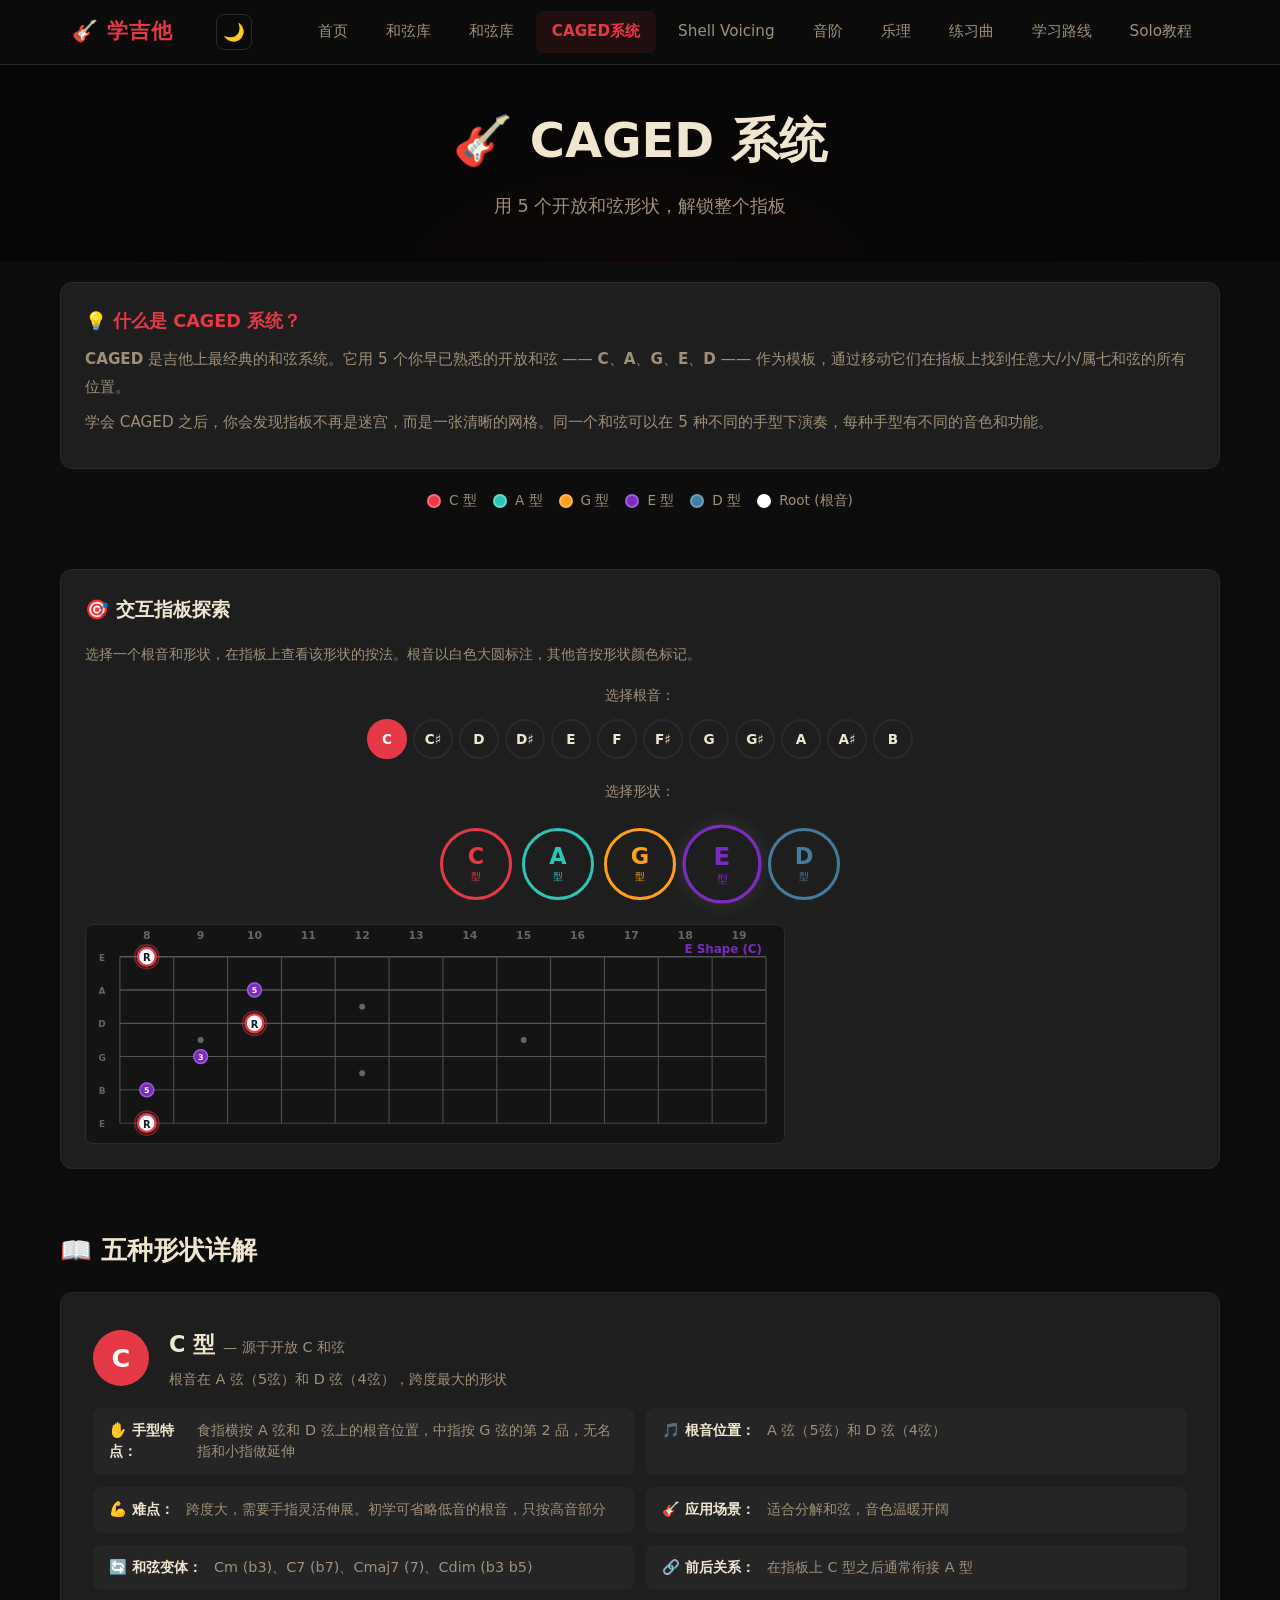
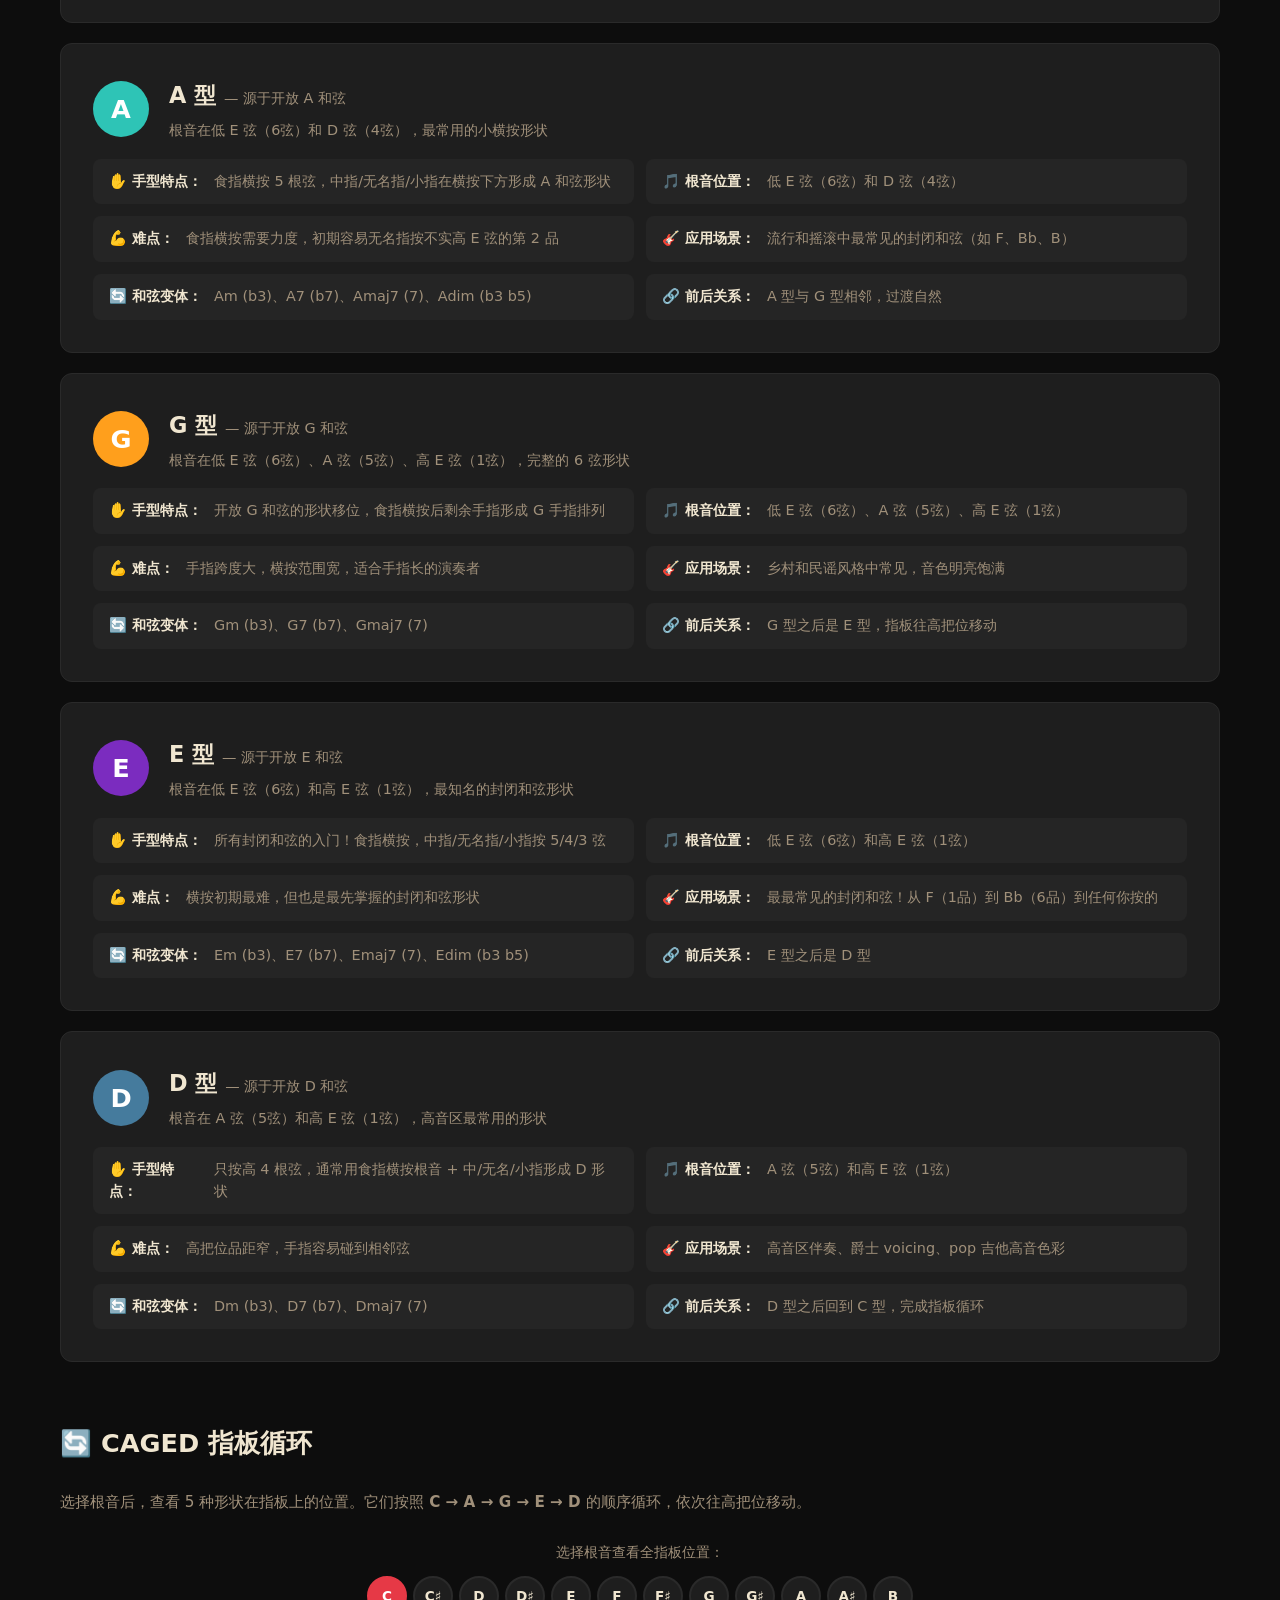
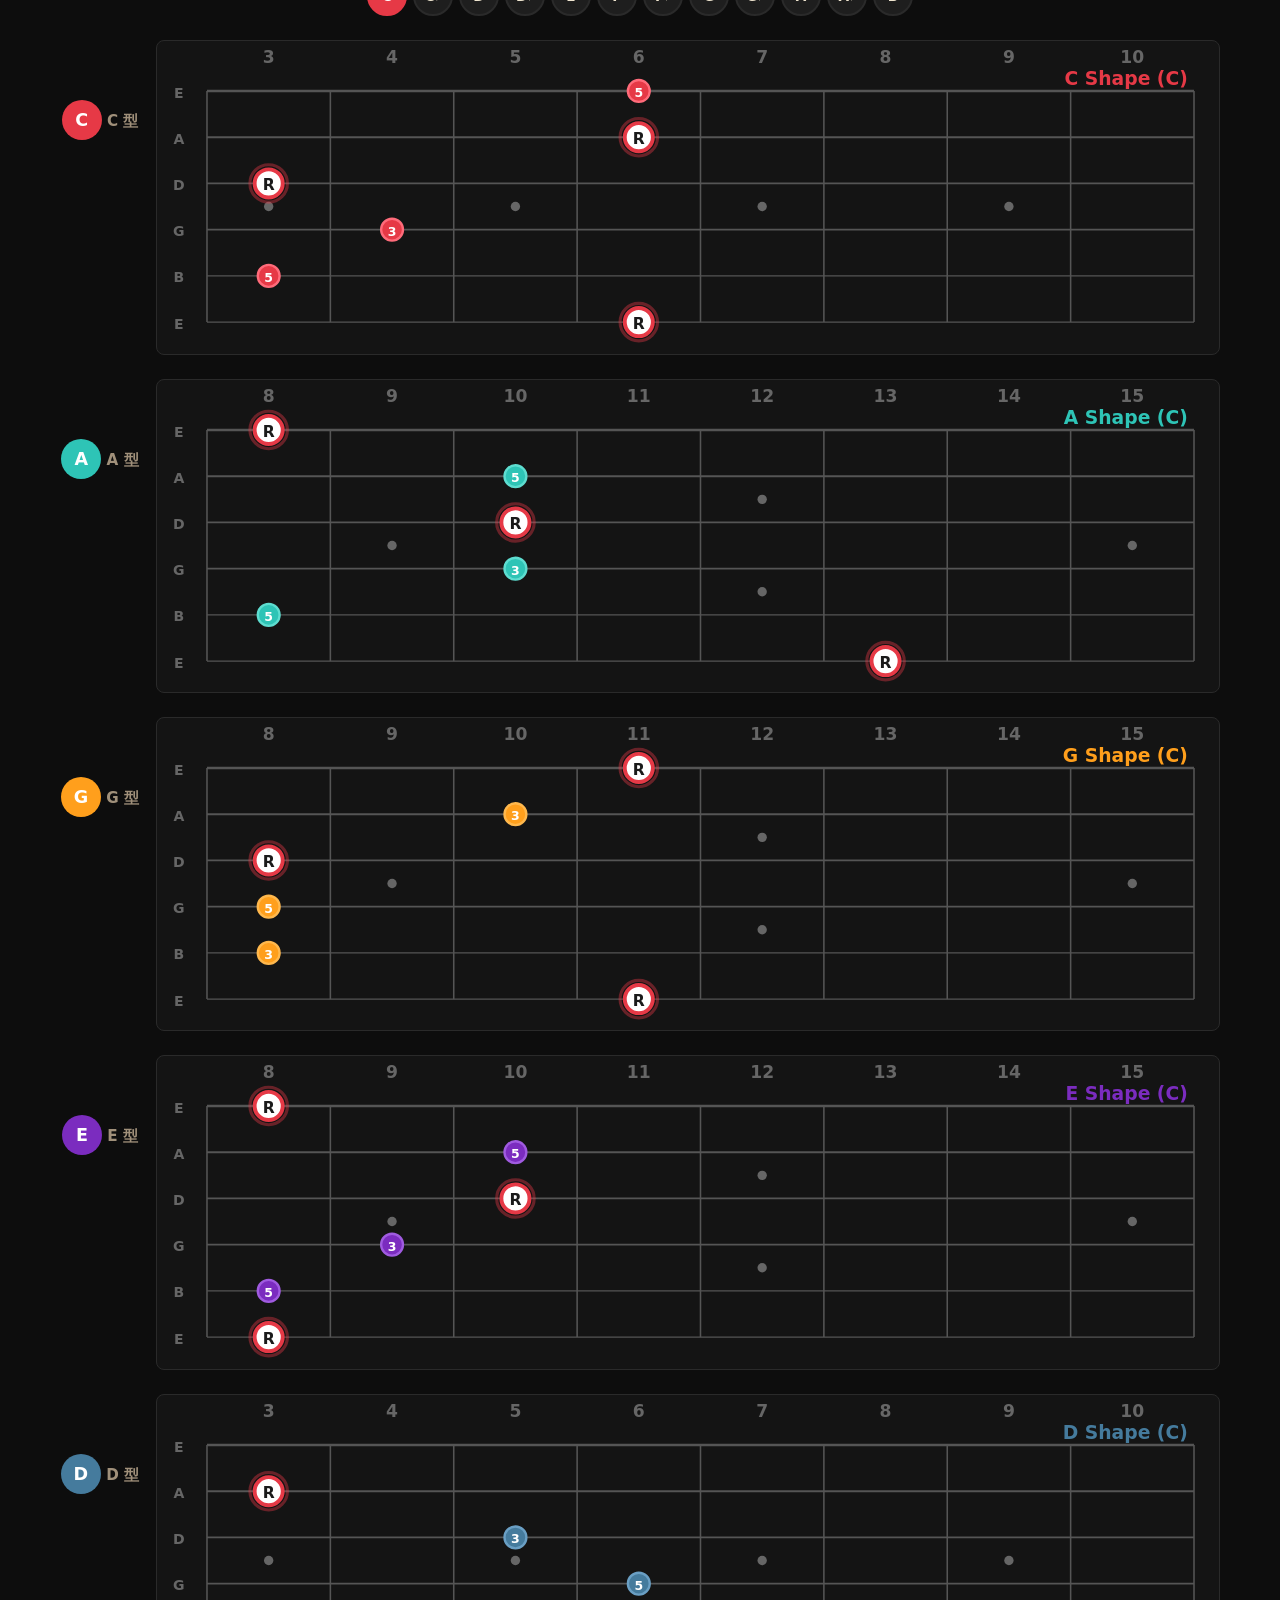
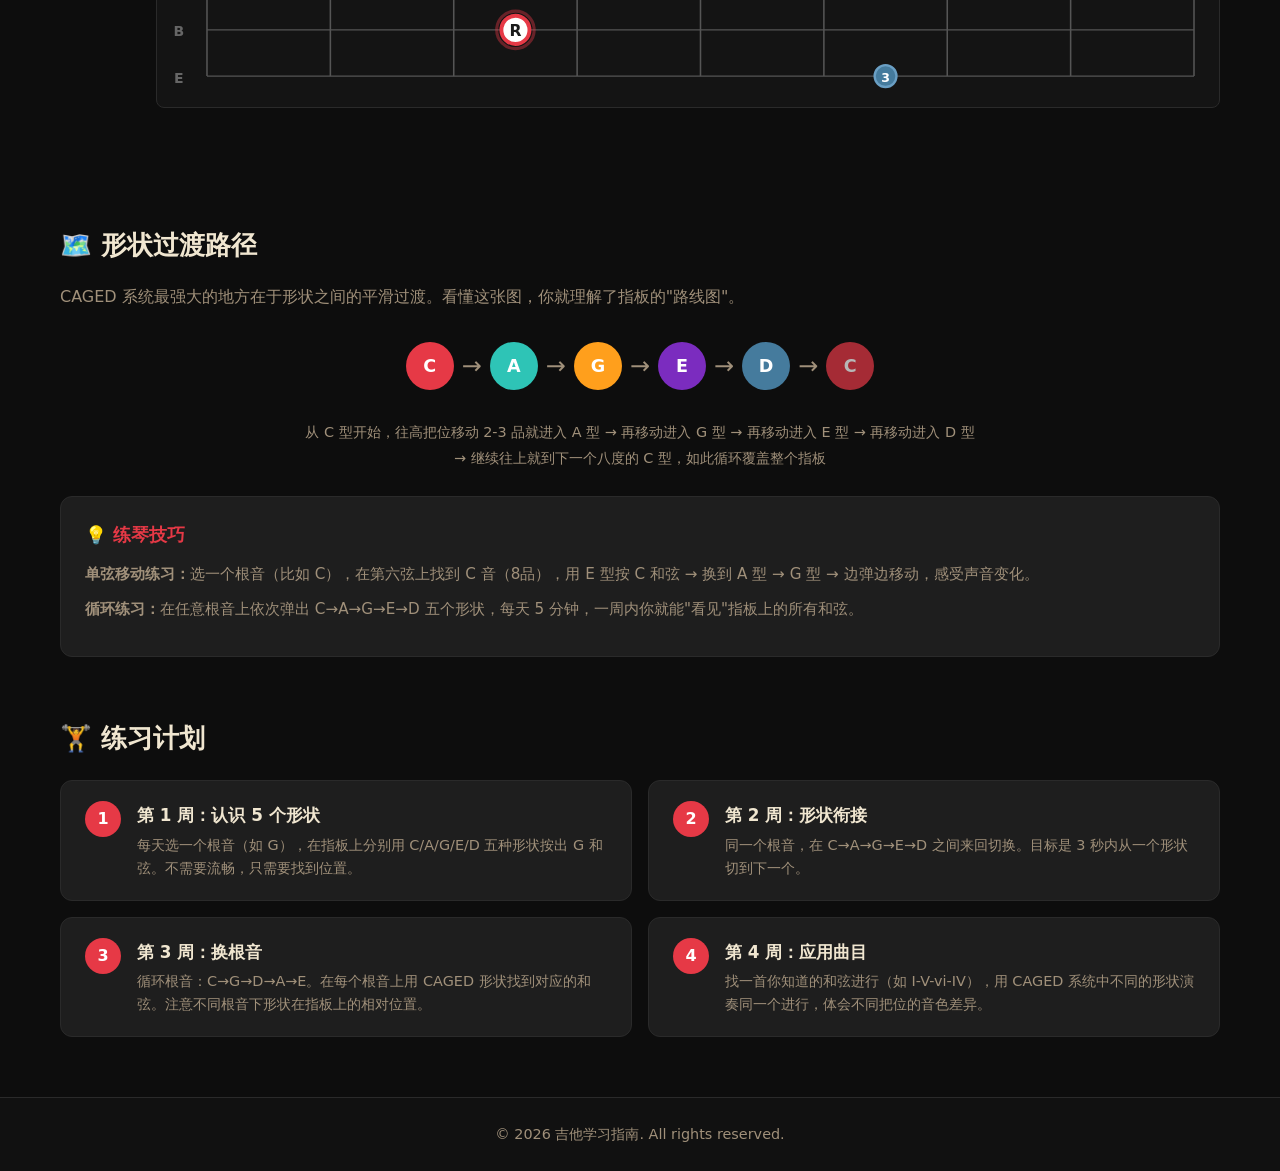
==== caged.html @ 27992325 "Add CAGED system and Shell Voicing pages with interactive fretboard renderer" ====
<!DOCTYPE html>
<html lang="zh-CN">
<head>
  <meta charset="UTF-8">
  <meta name="viewport" content="width=device-width, initial-scale=1.0">
  <title>CAGED 系统 | 学吉他</title>
  <link rel="stylesheet" href="css/style.css">
  <style>
    /* --- CAGED System Page Styles --- */

    /* Intro section */
    .caged-intro {
      max-width: var(--max-width);
      margin: 0 auto;
      padding: 0 20px 40px;
    }

    .caged-intro h2 {
      font-size: 1.6rem;
      font-weight: 700;
      margin: 32px 0 16px;
      color: var(--text-primary);
    }

    .caged-intro p {
      font-size: 1rem;
      color: var(--text-secondary);
      line-height: 1.8;
      margin-bottom: 16px;
    }

    .caged-intro .highlight-box {
      background: var(--card-bg);
      border: 1px solid var(--card-border);
      border-radius: var(--radius);
      padding: 24px;
      margin: 20px 0;
    }

    .caged-intro .highlight-box h4 {
      font-size: 1.1rem;
      margin-bottom: 10px;
      color: var(--accent);
    }

    .caged-intro .highlight-box p {
      margin-bottom: 8px;
      font-size: 0.95rem;
    }

    /* Shape selector */
    .shape-selector {
      display: flex;
      gap: 10px;
      justify-content: center;
      flex-wrap: wrap;
      margin: 24px 0;
    }

    .shape-btn {
      display: flex;
      flex-direction: column;
      align-items: center;
      justify-content: center;
      width: 72px;
      height: 72px;
      border-radius: 50%;
      border: 3px solid var(--card-border);
      background: var(--card-bg);
      color: var(--text-primary);
      font-size: 1.4rem;
      font-weight: 800;
      cursor: pointer;
      transition: all var(--transition);
    }

    .shape-btn:hover {
      transform: scale(1.1);
    }

    .shape-btn .shape-sub {
      font-size: 0.6rem;
      font-weight: 500;
      margin-top: 2px;
    }

    .shape-btn.active {
      border-color: currentColor;
      box-shadow: 0 0 20px rgba(255,255,255,0.1);
      transform: scale(1.1);
    }

    /* Root note selector */
    .root-selector {
      display: flex;
      gap: 6px;
      justify-content: center;
      flex-wrap: wrap;
      margin: 12px 0 20px;
    }

    .root-btn {
      width: 40px;
      height: 40px;
      border-radius: 50%;
      border: 2px solid var(--card-border);
      background: var(--card-bg);
      color: var(--text-primary);
      font-size: 0.85rem;
      font-weight: 600;
      cursor: pointer;
      transition: all var(--transition);
    }

    .root-btn:hover {
      border-color: var(--accent);
      color: var(--accent);
    }

    .root-btn.active {
      border-color: var(--accent);
      background: var(--accent);
      color: #fff;
    }

    /* Fretboard container */
    .fretboard-display {
      max-width: var(--max-width);
      margin: 0 auto;
      padding: 0 20px 40px;
    }

    .fretboard-display .fb-card {
      background: var(--card-bg);
      border: 1px solid var(--card-border);
      border-radius: var(--radius);
      padding: 24px;
      margin-bottom: 20px;
    }

    .fretboard-display .fb-card h3 {
      font-size: 1.2rem;
      margin-bottom: 16px;
      color: var(--text-primary);
    }

    .fretboard-display .fb-card .fb-description {
      font-size: 0.9rem;
      color: var(--text-secondary);
      margin-bottom: 16px;
    }

    .fretboard-display .fb-card svg {
      background: #141414;
      border-radius: 8px;
      border: 1px solid #2a2a2a;
    }

    /* All positions overview */
    .caged-overview {
      max-width: var(--max-width);
      margin: 0 auto;
      padding: 0 20px 60px;
    }

    .caged-overview h2 {
      font-size: 1.6rem;
      font-weight: 700;
      margin-bottom: 24px;
      color: var(--text-primary);
    }

    .caged-row {
      display: flex;
      gap: 16px;
      align-items: flex-start;
      margin-bottom: 24px;
    }

    .caged-row-label {
      flex: 0 0 80px;
      text-align: center;
      padding-top: 60px;
      font-weight: 600;
      color: var(--text-secondary);
      font-size: 0.95rem;
    }

    .caged-row-label .shape-badge {
      display: inline-block;
      width: 40px;
      height: 40px;
      line-height: 40px;
      border-radius: 50%;
      color: #fff;
      font-weight: 800;
      font-size: 1.1rem;
      margin-bottom: 6px;
    }

    .caged-fretboard {
      flex: 1;
    }

    .caged-fretboard svg {
      background: #141414;
      border-radius: 8px;
      border: 1px solid #2a2a2a;
      width: 100%;
      height: auto;
    }

    /* Practice section */
    .practice-tips {
      max-width: var(--max-width);
      margin: 0 auto;
      padding: 0 20px 60px;
    }

    .practice-tips h2 {
      font-size: 1.6rem;
      font-weight: 700;
      margin-bottom: 20px;
      color: var(--text-primary);
    }

    .practice-tips .tip-grid {
      display: grid;
      grid-template-columns: 1fr;
      gap: 16px;
    }

    .practice-tips .tip-card {
      background: var(--card-bg);
      border: 1px solid var(--card-border);
      border-radius: var(--radius);
      padding: 20px 24px;
      display: flex;
      gap: 16px;
      align-items: flex-start;
    }

    .practice-tips .tip-card .tip-num {
      flex: 0 0 36px;
      height: 36px;
      line-height: 36px;
      text-align: center;
      background: var(--accent);
      color: #fff;
      border-radius: 50%;
      font-weight: 700;
      font-size: 1rem;
    }

    .practice-tips .tip-card .tip-content h4 {
      font-size: 1.05rem;
      margin-bottom: 4px;
      color: var(--text-primary);
    }

    .practice-tips .tip-card .tip-content p {
      font-size: 0.9rem;
      color: var(--text-secondary);
      line-height: 1.6;
    }

    @media (min-width: 768px) {
      .practice-tips .tip-grid {
        grid-template-columns: repeat(2, 1fr);
      }
    }

    /* Shape legend */
    .shape-legend {
      display: flex;
      gap: 16px;
      flex-wrap: wrap;
      justify-content: center;
      margin: 16px 0;
    }

    .shape-legend-item {
      display: flex;
      align-items: center;
      gap: 8px;
      font-size: 0.85rem;
      color: var(--text-secondary);
    }

    .shape-legend-item .legend-dot {
      width: 14px;
      height: 14px;
      border-radius: 50%;
      border: 2px solid transparent;
    }

    /* Shape detail card */
    .shape-detail {
      max-width: var(--max-width);
      margin: 0 auto;
      padding: 0 20px 40px;
    }

    .shape-detail-card {
      background: var(--card-bg);
      border: 1px solid var(--card-border);
      border-radius: var(--radius);
      padding: 32px;
      margin-bottom: 20px;
    }

    .shape-detail-card .shape-header {
      display: flex;
      gap: 20px;
      align-items: center;
      margin-bottom: 16px;
    }

    .shape-detail-card .shape-badge-lg {
      width: 56px;
      height: 56px;
      line-height: 56px;
      text-align: center;
      border-radius: 50%;
      color: #fff;
      font-weight: 800;
      font-size: 1.6rem;
      flex-shrink: 0;
    }

    .shape-detail-card .shape-header-text h3 {
      font-size: 1.4rem;
      font-weight: 700;
      margin-bottom: 4px;
    }

    .shape-detail-card .shape-header-text p {
      font-size: 0.9rem;
      color: var(--text-secondary);
    }

    .shape-detail-card .shape-notes {
      display: grid;
      grid-template-columns: 1fr;
      gap: 12px;
    }

    .shape-detail-card .shape-notes li {
      display: flex;
      gap: 12px;
      align-items: flex-start;
      padding: 12px 16px;
      background: rgba(255,255,255,0.03);
      border-radius: 8px;
      font-size: 0.9rem;
      color: var(--text-secondary);
      line-height: 1.5;
    }

    .shape-detail-card .shape-notes li strong {
      color: var(--text-primary);
    }

    @media (min-width: 768px) {
      .shape-detail-card .shape-notes {
        grid-template-columns: repeat(2, 1fr);
      }
    }

    /* Transition map */
    .transition-map {
      max-width: 800px;
      margin: 30px auto;
      display: flex;
      align-items: center;
      justify-content: center;
      flex-wrap: wrap;
      gap: 8px;
    }

    .transition-map .tm-shape {
      width: 48px;
      height: 48px;
      line-height: 48px;
      text-align: center;
      border-radius: 50%;
      color: #fff;
      font-weight: 800;
      font-size: 1.1rem;
    }

    .transition-map .tm-arrow {
      font-size: 1.5rem;
      color: var(--text-secondary);
    }
  </style>
</head>
<body>

  <!-- ===== Navigation ===== -->
  <nav class="navbar">
    <div class="container">
      <a href="index.html" class="logo">🎸 学吉他</a>
      <button class="theme-toggle" aria-label="切换主题" onclick="toggleTheme()">🌙</button>
      <button class="hamburger" aria-label="菜单">
        <span></span>
        <span></span>
        <span></span>
      </button>
      <div class="nav-links">
        <a href="index.html">首页</a>
        <a href="chords.html">和弦库</a>
        <a href="chords.html">和弦库</a>
        <a href="caged.html">CAGED系统</a>
        <a href="shell-voicing.html">Shell Voicing</a>
        <a href="scales.html">音阶</a>
        <a href="theory.html">乐理</a>
        <a href="songs.html">练习曲</a>
        <a href="roadmap.html">学习路线</a>
        <a href="solo.html">Solo教程</a>
      </div>
    </div>
  </nav>

  <!-- ===== Page Content ===== -->
  <div class="page-content">

    <!-- Page Header -->
    <header class="page-header">
      <h1>🎸 CAGED 系统</h1>
      <p>用 5 个开放和弦形状，解锁整个指板</p>
    </header>

    <!-- Intro -->
    <section class="caged-intro">
      <div class="highlight-box">
        <h4>💡 什么是 CAGED 系统？</h4>
        <p><strong>CAGED</strong> 是吉他上最经典的和弦系统。它用 5 个你早已熟悉的开放和弦 —— <strong>C</strong>、<strong>A</strong>、<strong>G</strong>、<strong>E</strong>、<strong>D</strong> —— 作为模板，通过移动它们在指板上找到任意大/小/属七和弦的所有位置。</p>
        <p>学会 CAGED 之后，你会发现指板不再是迷宫，而是一张清晰的网格。同一个和弦可以在 5 种不同的手型下演奏，每种手型有不同的音色和功能。</p>
      </div>

      <!-- Shape Legend -->
      <div class="shape-legend">
        <div class="shape-legend-item">
          <div class="legend-dot" style="background:#e63946;border-color:#ff6b7a;"></div>
          <span>C 型</span>
        </div>
        <div class="shape-legend-item">
          <div class="legend-dot" style="background:#2ec4b6;border-color:#5eddd0;"></div>
          <span>A 型</span>
        </div>
        <div class="shape-legend-item">
          <div class="legend-dot" style="background:#ff9f1c;border-color:#ffb84d;"></div>
          <span>G 型</span>
        </div>
        <div class="shape-legend-item">
          <div class="legend-dot" style="background:#7b2cbf;border-color:#a05be0;"></div>
          <span>E 型</span>
        </div>
        <div class="shape-legend-item">
          <div class="legend-dot" style="background:#457b9d;border-color:#6a9fc4;"></div>
          <span>D 型</span>
        </div>
        <div class="shape-legend-item">
          <div class="legend-dot" style="background:#fff;border:#e63946;"></div>
          <span>Root (根音)</span>
        </div>
      </div>
    </section>

    <!-- Interactive Shape Viewer -->
    <section class="fretboard-display">
      <div class="fb-card">
        <h3>🎯 交互指板探索</h3>
        <p class="fb-description">选择一个根音和形状，在指板上查看该形状的按法。根音以白色大圆标注，其他音按形状颜色标记。</p>

        <!-- Root note selector -->
        <div style="text-align:center;margin-bottom:8px;color:var(--text-secondary);font-size:0.9rem;">选择根音：</div>
        <div class="root-selector" id="rootSelector">
        </div>

        <!-- Shape selector -->
        <div style="text-align:center;margin-bottom:8px;color:var(--text-secondary);font-size:0.9rem;margin-top:12px;">选择形状：</div>
        <div class="shape-selector" id="shapeSelector">
        </div>

        <!-- Fretboard -->
        <div id="interactiveFretboard" style="margin-top:16px;"></div>
      </div>
    </section>

    <!-- Shape Detail Cards -->
    <section class="shape-detail" id="shapeDetail">
      <h2 style="font-size:1.6rem;font-weight:700;margin-bottom:20px;color:var(--text-primary);">📖 五种形状详解</h2>

      <!-- C Shape -->
      <div class="shape-detail-card" id="detail-C">
        <div class="shape-header">
          <div class="shape-badge-lg" style="background:#e63946;">C</div>
          <div class="shape-header-text">
            <h3>C 型 <span style="font-size:0.9rem;font-weight:400;color:var(--text-secondary);">— 源于开放 C 和弦</span></h3>
            <p>根音在 A 弦（5弦）和 D 弦（4弦），跨度最大的形状</p>
          </div>
        </div>
        <ul class="shape-notes">
          <li><strong>✋ 手型特点：</strong>食指横按 A 弦和 D 弦上的根音位置，中指按 G 弦的第 2 品，无名指和小指做延伸</li>
          <li><strong>🎵 根音位置：</strong>A 弦（5弦）和 D 弦（4弦）</li>
          <li><strong>💪 难点：</strong>跨度大，需要手指灵活伸展。初学可省略低音的根音，只按高音部分</li>
          <li><strong>🎸 应用场景：</strong>适合分解和弦，音色温暖开阔</li>
          <li><strong>🔄 和弦变体：</strong>Cm (b3)、C7 (b7)、Cmaj7 (7)、Cdim (b3 b5)</li>
          <li><strong>🔗 前后关系：</strong>在指板上 C 型之后通常衔接 A 型</li>
        </ul>
      </div>

      <!-- A Shape -->
      <div class="shape-detail-card" id="detail-A">
        <div class="shape-header">
          <div class="shape-badge-lg" style="background:#2ec4b6;">A</div>
          <div class="shape-header-text">
            <h3>A 型 <span style="font-size:0.9rem;font-weight:400;color:var(--text-secondary);">— 源于开放 A 和弦</span></h3>
            <p>根音在低 E 弦（6弦）和 D 弦（4弦），最常用的小横按形状</p>
          </div>
        </div>
        <ul class="shape-notes">
          <li><strong>✋ 手型特点：</strong>食指横按 5 根弦，中指/无名指/小指在横按下方形成 A 和弦形状</li>
          <li><strong>🎵 根音位置：</strong>低 E 弦（6弦）和 D 弦（4弦）</li>
          <li><strong>💪 难点：</strong>食指横按需要力度，初期容易无名指按不实高 E 弦的第 2 品</li>
          <li><strong>🎸 应用场景：</strong>流行和摇滚中最常见的封闭和弦（如 F、Bb、B）</li>
          <li><strong>🔄 和弦变体：</strong>Am (b3)、A7 (b7)、Amaj7 (7)、Adim (b3 b5)</li>
          <li><strong>🔗 前后关系：</strong>A 型与 G 型相邻，过渡自然</li>
        </ul>
      </div>

      <!-- G Shape -->
      <div class="shape-detail-card" id="detail-G">
        <div class="shape-header">
          <div class="shape-badge-lg" style="background:#ff9f1c;">G</div>
          <div class="shape-header-text">
            <h3>G 型 <span style="font-size:0.9rem;font-weight:400;color:var(--text-secondary);">— 源于开放 G 和弦</span></h3>
            <p>根音在低 E 弦（6弦）、A 弦（5弦）、高 E 弦（1弦），完整的 6 弦形状</p>
          </div>
        </div>
        <ul class="shape-notes">
          <li><strong>✋ 手型特点：</strong>开放 G 和弦的形状移位，食指横按后剩余手指形成 G 手指排列</li>
          <li><strong>🎵 根音位置：</strong>低 E 弦（6弦）、A 弦（5弦）、高 E 弦（1弦）</li>
          <li><strong>💪 难点：</strong>手指跨度大，横按范围宽，适合手指长的演奏者</li>
          <li><strong>🎸 应用场景：</strong>乡村和民谣风格中常见，音色明亮饱满</li>
          <li><strong>🔄 和弦变体：</strong>Gm (b3)、G7 (b7)、Gmaj7 (7)</li>
          <li><strong>🔗 前后关系：</strong>G 型之后是 E 型，指板往高把位移动</li>
        </ul>
      </div>

      <!-- E Shape -->
      <div class="shape-detail-card" id="detail-E">
        <div class="shape-header">
          <div class="shape-badge-lg" style="background:#7b2cbf;">E</div>
          <div class="shape-header-text">
            <h3>E 型 <span style="font-size:0.9rem;font-weight:400;color:var(--text-secondary);">— 源于开放 E 和弦</span></h3>
            <p>根音在低 E 弦（6弦）和高 E 弦（1弦），最知名的封闭和弦形状</p>
          </div>
        </div>
        <ul class="shape-notes">
          <li><strong>✋ 手型特点：</strong>所有封闭和弦的入门！食指横按，中指/无名指/小指按 5/4/3 弦</li>
          <li><strong>🎵 根音位置：</strong>低 E 弦（6弦）和高 E 弦（1弦）</li>
          <li><strong>💪 难点：</strong>横按初期最难，但也是最先掌握的封闭和弦形状</li>
          <li><strong>🎸 应用场景：</strong>最最常见的封闭和弦！从 F（1品）到 Bb（6品）到任何你按的</li>
          <li><strong>🔄 和弦变体：</strong>Em (b3)、E7 (b7)、Emaj7 (7)、Edim (b3 b5)</li>
          <li><strong>🔗 前后关系：</strong>E 型之后是 D 型</li>
        </ul>
      </div>

      <!-- D Shape -->
      <div class="shape-detail-card" id="detail-D">
        <div class="shape-header">
          <div class="shape-badge-lg" style="background:#457b9d;">D</div>
          <div class="shape-header-text">
            <h3>D 型 <span style="font-size:0.9rem;font-weight:400;color:var(--text-secondary);">— 源于开放 D 和弦</span></h3>
            <p>根音在 A 弦（5弦）和高 E 弦（1弦），高音区最常用的形状</p>
          </div>
        </div>
        <ul class="shape-notes">
          <li><strong>✋ 手型特点：</strong>只按高 4 根弦，通常用食指横按根音 + 中/无名/小指形成 D 形状</li>
          <li><strong>🎵 根音位置：</strong>A 弦（5弦）和高 E 弦（1弦）</li>
          <li><strong>💪 难点：</strong>高把位品距窄，手指容易碰到相邻弦</li>
          <li><strong>🎸 应用场景：</strong>高音区伴奏、爵士 voicing、pop 吉他高音色彩</li>
          <li><strong>🔄 和弦变体：</strong>Dm (b3)、D7 (b7)、Dmaj7 (7)</li>
          <li><strong>🔗 前后关系：</strong>D 型之后回到 C 型，完成指板循环</li>
        </ul>
      </div>
    </section>

    <!-- The CAGED Cycle -->
    <section class="caged-overview">
      <h2>🔄 CAGED 指板循环</h2>
      <p style="color:var(--text-secondary);margin-bottom:24px;font-size:0.95rem;">
        选择根音后，查看 5 种形状在指板上的位置。它们按照 <strong>C → A → G → E → D</strong> 的顺序循环，依次往高把位移动。
      </p>

      <!-- Root selector for overview -->
      <div style="text-align:center;margin-bottom:24px;">
        <div style="font-size:0.9rem;color:var(--text-secondary);margin-bottom:8px;">选择根音查看全指板位置：</div>
        <div class="root-selector" id="overviewRootSelector"></div>
      </div>

      <div id="cagedOverviewContainer"></div>
    </section>

    <!-- Transition Map -->
    <section class="caged-intro">
      <h2>🗺️ 形状过渡路径</h2>
      <p>CAGED 系统最强大的地方在于形状之间的平滑过渡。看懂这张图，你就理解了指板的"路线图"。</p>

      <div class="transition-map">
        <div class="tm-shape" style="background:#e63946;">C</div>
        <span class="tm-arrow">→</span>
        <div class="tm-shape" style="background:#2ec4b6;">A</div>
        <span class="tm-arrow">→</span>
        <div class="tm-shape" style="background:#ff9f1c;">G</div>
        <span class="tm-arrow">→</span>
        <div class="tm-shape" style="background:#7b2cbf;">E</div>
        <span class="tm-arrow">→</span>
        <div class="tm-shape" style="background:#457b9d;">D</div>
        <span class="tm-arrow">→</span>
        <div class="tm-shape" style="background:#e63946;opacity:0.7;">C</div>
      </div>

      <div style="text-align:center;margin-top:20px;color:var(--text-secondary);font-size:0.9rem;line-height:1.8;">
        从 C 型开始，往高把位移动 2-3 品就进入 A 型 → 再移动进入 G 型 → 再移动进入 E 型 → 再移动进入 D 型<br>
        → 继续往上就到下一个八度的 C 型，如此循环覆盖整个指板
      </div>

      <div class="highlight-box" style="margin-top:24px;">
        <h4>💡 练琴技巧</h4>
        <p><strong>单弦移动练习：</strong>选一个根音（比如 C），在第六弦上找到 C 音（8品），用 E 型按 C 和弦 → 换到 A 型 → G 型 → 边弹边移动，感受声音变化。</p>
        <p><strong>循环练习：</strong>在任意根音上依次弹出 C→A→G→E→D 五个形状，每天 5 分钟，一周内你就能"看见"指板上的所有和弦。</p>
      </div>
    </section>

    <!-- Practice Tips -->
    <section class="practice-tips">
      <h2>🏋️ 练习计划</h2>
      <div class="tip-grid">
        <div class="tip-card">
          <div class="tip-num">1</div>
          <div class="tip-content">
            <h4>第 1 周：认识 5 个形状</h4>
            <p>每天选一个根音（如 G），在指板上分别用 C/A/G/E/D 五种形状按出 G 和弦。不需要流畅，只需要找到位置。</p>
          </div>
        </div>
        <div class="tip-card">
          <div class="tip-num">2</div>
          <div class="tip-content">
            <h4>第 2 周：形状衔接</h4>
            <p>同一个根音，在 C→A→G→E→D 之间来回切换。目标是 3 秒内从一个形状切到下一个。</p>
          </div>
        </div>
        <div class="tip-card">
          <div class="tip-num">3</div>
          <div class="tip-content">
            <h4>第 3 周：换根音</h4>
            <p>循环根音：C→G→D→A→E。在每个根音上用 CAGED 形状找到对应的和弦。注意不同根音下形状在指板上的相对位置。</p>
          </div>
        </div>
        <div class="tip-card">
          <div class="tip-num">4</div>
          <div class="tip-content">
            <h4>第 4 周：应用曲目</h4>
            <p>找一首你知道的和弦进行（如 I-V-vi-IV），用 CAGED 系统中不同的形状演奏同一个进行，体会不同把位的音色差异。</p>
          </div>
        </div>
      </div>
    </section>

  </div>

  <!-- ===== Footer ===== -->
  <footer class="footer">
    <p>&copy; 2026 吉他学习指南. All rights reserved.</p>
  </footer>

  <!-- ===== Scripts ===== -->
  <script src="js/nav.js?v=2"></script>
  <script src="js/fretboard-renderer.js"></script>
  <script>
    (function () {
      'use strict';

      var ALL_NOTES = ['C', 'C#', 'D', 'D#', 'E', 'F', 'F#', 'G', 'G#', 'A', 'A#', 'B'];
      var NOTE_LABELS = { 'C#': 'C♯', 'D#': 'D♯', 'F#': 'F♯', 'G#': 'G♯', 'A#': 'A♯' };

      var currentRoot = 'C';
      var currentShape = 'E';

      var colorMap = {
        C: { main: '#e63946', active: '#ff5a67' },
        A: { main: '#2ec4b6', active: '#50ddd0' },
        G: { main: '#ff9f1c', active: '#ffb84d' },
        E: { main: '#7b2cbf', active: '#9a4fe0' },
        D: { main: '#457b9d', active: '#5a9fc4' }
      };

      // --- Build root note selector ---
      function buildRootSelector(containerId, onChange) {
        var container = document.getElementById(containerId);
        container.innerHTML = '';
        ALL_NOTES.forEach(function(note) {
          var btn = document.createElement('button');
          btn.className = 'root-btn';
          btn.textContent = NOTE_LABELS[note] || note;
          if (note === currentRoot) btn.classList.add('active');
          btn.addEventListener('click', function() {
            currentRoot = note;
            container.querySelectorAll('.root-btn').forEach(function(b) { b.classList.remove('active'); });
            btn.classList.add('active');
            if (onChange) onChange(note);
          });
          container.appendChild(btn);
        });
      }

      // --- Build shape selector ---
      function buildShapeSelector(containerId, onChange) {
        var container = document.getElementById(containerId);
        container.innerHTML = '';
        var shapes = ['C', 'A', 'G', 'E', 'D'];
        shapes.forEach(function(shape) {
          var btn = document.createElement('button');
          btn.className = 'shape-btn';
          var c = colorMap[shape];
          btn.style.color = c.main;
          btn.style.borderColor = c.main;
          btn.innerHTML = shape + '<span class="shape-sub">型</span>';
          if (shape === currentShape) btn.classList.add('active');
          var oldOnChange = onChange;
          btn.addEventListener('click', function() {
            currentShape = shape;
            container.querySelectorAll('.shape-btn').forEach(function(b) { b.classList.remove('active'); });
            btn.classList.add('active');
            if (oldOnChange) oldOnChange(shape);
          });
          container.appendChild(btn);
        });
      }

      // --- Render interactive fretboard ---
      function renderInteractive() {
        var fbEl = document.getElementById('interactiveFretboard');
        fbEl.innerHTML = '';

        // Show the single shape in detail from a better starting fret
        // Calculate where the shape sits
        var shapeDef = window.CAGED_SHAPES[currentShape];
        var rootStr = shapeDef.rootStrings[0];
        var openNote = ['E', 'A', 'D', 'G', 'B', 'E'][rootStr];
        var rootIdx = ALL_NOTES.indexOf(currentRoot);
        var openIdx = ALL_NOTES.indexOf(openNote);
        var rootFret = (rootIdx - openIdx + 12) % 12;
        var startFret = rootFret === 0 ? 1 : rootFret;

        window.renderFretboard(fbEl, {
          numFrets: 12,
          startFret: startFret,
          cagedShape: currentShape,
          rootNote: currentRoot,
          width: 700,
          height: 220,
          showLabels: true
        });
      }

      // --- Render all CAGED positions overview ---
      function renderOverview(rootNote) {
        var c = document.getElementById('cagedOverviewContainer');
        c.innerHTML = '';
        window.renderAllCAGEDPositions('cagedOverviewContainer', rootNote, 8);
      }

      // --- Initialize ---
      function init() {
        // Root selectors
        buildRootSelector('rootSelector', function(note) {
          document.getElementById('overviewRootSelector').querySelectorAll('.root-btn').forEach(function(b) {
            b.classList.remove('active');
            if (ALL_NOTES[Array.from(document.getElementById('overviewRootSelector').children).indexOf(b)] === note) {
              b.classList.add('active');
            }
          });
          renderInteractive();
          renderOverview(note);
        });

        buildRootSelector('overviewRootSelector', function(note) {
          document.getElementById('rootSelector').querySelectorAll('.root-btn').forEach(function(b) {
            b.classList.remove('active');
            if (ALL_NOTES[Array.from(document.getElementById('rootSelector').children).indexOf(b)] === note) {
              b.classList.add('active');
            }
          });
          currentRoot = note;
          renderInteractive();
          renderOverview(note);
        });

        // Shape selector
        buildShapeSelector('shapeSelector', function() {
          renderInteractive();
        });

        // Sync root selectors
        var allRootBtns = document.querySelectorAll('.root-btn');
        allRootBtns.forEach(function(btn, i) {
          if (ALL_NOTES[i] === currentRoot) {
            btn.classList.add('active');
          }
        });

        // Initial render
        renderInteractive();
        renderOverview('C');
      }

      if (window.CAGED_SHAPES) {
        init();
      } else {
        console.error('Fretboard renderer not loaded');
      }

    })();
  </script>

</body>
</html>
---- css/style.css ----
/* =============================================
   Guitar Learning Site - Global Stylesheet
   Dark guitar theme with light mode support
   ============================================= */

/* --- CSS Variables (Dark Theme Default) --- */
:root {
  --bg-primary: #0d0d0d;
  --bg-secondary: #1a1a1a;
  --text-primary: #f0e6d0;
  --text-secondary: #a0907a;
  --accent: #e63946;
  --accent-hover: #ff5a67;
  --card-bg: #1e1e1e;
  --card-border: #2a2a2a;
  --nav-bg: rgba(13, 13, 13, 0.85);
  --footer-bg: #111111;
  --hero-overlay: rgba(0, 0, 0, 0.6);
  --shadow: 0 4px 20px rgba(0, 0, 0, 0.4);
  --shadow-hover: 0 8px 32px rgba(230, 57, 70, 0.15);
  --radius: 12px;
  --transition: 0.3s ease;
  --max-width: 1200px;
}

/* --- Light Theme Variables --- */
[data-theme="light"] {
  --bg-primary: #faf6f0;
  --bg-secondary: #f0ebe3;
  --text-primary: #2c2418;
  --text-secondary: #6b5d4e;
  --accent: #d62839;
  --accent-hover: #b71c2e;
  --card-bg: #ffffff;
  --card-border: #e0d8cc;
  --nav-bg: rgba(250, 246, 240, 0.9);
  --footer-bg: #e8e0d6;
  --hero-overlay: rgba(0, 0, 0, 0.45);
  --shadow: 0 4px 20px rgba(0, 0, 0, 0.1);
  --shadow-hover: 0 8px 32px rgba(214, 40, 57, 0.12);
}

/* --- Global Reset --- */
*,
*::before,
*::after {
  margin: 0;
  padding: 0;
  box-sizing: border-box;
}

html {
  scroll-behavior: smooth;
  -webkit-text-size-adjust: 100%;
}

body {
  font-family: system-ui, -apple-system, 'Segoe UI', Roboto, 'Noto Sans', sans-serif;
  background-color: var(--bg-primary);
  color: var(--text-primary);
  line-height: 1.7;
  min-height: 100vh;
  transition: background-color var(--transition), color var(--transition);
}

a {
  color: inherit;
  text-decoration: none;
}

img {
  max-width: 100%;
  height: auto;
  display: block;
}

ul, ol {
  list-style: none;
}

button {
  font-family: inherit;
  cursor: pointer;
  border: none;
  background: none;
}

/* --- Navigation Bar --- */
.navbar {
  position: fixed;
  top: 0;
  left: 0;
  width: 100%;
  z-index: 1000;
  background: var(--nav-bg);
  backdrop-filter: blur(16px);
  -webkit-backdrop-filter: blur(16px);
  border-bottom: 1px solid var(--card-border);
  transition: background var(--transition);
}

.navbar .container {
  display: flex;
  align-items: center;
  justify-content: space-between;
  max-width: var(--max-width);
  margin: 0 auto;
  padding: 0 20px;
  height: 64px;
}

.navbar .logo {
  font-size: 1.3rem;
  font-weight: 700;
  color: var(--accent);
  letter-spacing: 1px;
  white-space: nowrap;
}

.navbar .nav-links {
  display: flex;
  align-items: center;
  gap: 6px;
}

.navbar .nav-links a {
  padding: 8px 16px;
  border-radius: 8px;
  font-size: 0.95rem;
  font-weight: 500;
  color: var(--text-secondary);
  transition: color var(--transition), background var(--transition);
  white-space: nowrap;
}

.navbar .nav-links a:hover {
  color: var(--text-primary);
  background: rgba(255, 255, 255, 0.06);
}

[data-theme="light"] .navbar .nav-links a:hover {
  background: rgba(0, 0, 0, 0.04);
}

.navbar .nav-links a.active {
  color: var(--accent);
  background: rgba(230, 57, 70, 0.1);
  font-weight: 600;
}

[data-theme="light"] .navbar .nav-links a.active {
  background: rgba(214, 40, 57, 0.08);
}

/* --- Theme Toggle Button --- */
.theme-toggle {
  display: flex;
  align-items: center;
  justify-content: center;
  width: 36px;
  height: 36px;
  font-size: 1.1rem;
  cursor: pointer;
  background: transparent;
  border: 1px solid var(--card-border);
  border-radius: 8px;
  padding: 0;
  margin-right: 8px;
  transition: background var(--transition), border-color var(--transition);
}

.theme-toggle:hover {
  background: rgba(255, 255, 255, 0.06);
  border-color: var(--text-secondary);
}

[data-theme="light"] .theme-toggle:hover {
  background: rgba(0, 0, 0, 0.04);
}

@media (max-width: 767px) {
  .theme-toggle {
    width: 40px;
    height: 40px;
    font-size: 1.2rem;
    margin-right: 4px;
  }
}

/* --- Hamburger Menu Button --- */
.hamburger {
  display: none;
  flex-direction: column;
  justify-content: center;
  align-items: center;
  width: 40px;
  height: 40px;
  cursor: pointer;
  background: transparent;
  border: none;
  padding: 8px;
  border-radius: 8px;
  transition: background var(--transition);
}

.hamburger:hover {
  background: rgba(255, 255, 255, 0.06);
}

[data-theme="light"] .hamburger:hover {
  background: rgba(0, 0, 0, 0.04);
}

.hamburger span {
  display: block;
  width: 24px;
  height: 2px;
  background: var(--text-primary);
  border-radius: 2px;
  transition: all var(--transition);
}

.hamburger span + span {
  margin-top: 5px;
}

/* Hamburger open state */
.hamburger.open span:nth-child(1) {
  transform: translateY(7px) rotate(45deg);
}

.hamburger.open span:nth-child(2) {
  opacity: 0;
}

.hamburger.open span:nth-child(3) {
  transform: translateY(-7px) rotate(-45deg);
}

/* --- Hero Section --- */
.hero {
  position: relative;
  display: flex;
  align-items: center;
  justify-content: center;
  min-height: 70vh;
  padding: 100px 20px 60px;
  text-align: center;
  background:
    linear-gradient(135deg, var(--hero-overlay), var(--hero-overlay)),
    radial-gradient(ellipse at 20% 50%, rgba(230, 57, 70, 0.12) 0%, transparent 60%),
    radial-gradient(ellipse at 80% 50%, rgba(230, 57, 70, 0.08) 0%, transparent 60%);
}

.hero .hero-content {
  max-width: 800px;
}

.hero .hero-title {
  font-size: 3.5rem;
  font-weight: 800;
  letter-spacing: -1px;
  margin-bottom: 16px;
  line-height: 1.2;
}

.hero .hero-subtitle {
  font-size: 1.5rem;
  font-weight: 400;
  color: var(--accent);
  margin-bottom: 20px;
}

.hero .hero-description {
  font-size: 1.1rem;
  color: var(--text-secondary);
  max-width: 600px;
  margin: 0 auto;
  line-height: 1.8;
}

/* --- Page Header (for subpages) --- */
.page-header {
  padding: 100px 20px 40px;
  text-align: center;
  background:
    linear-gradient(135deg, var(--hero-overlay), var(--hero-overlay)),
    radial-gradient(ellipse at 50% 100%, rgba(230, 57, 70, 0.08) 0%, transparent 60%);
}

.page-header h1 {
  font-size: 2.5rem;
  font-weight: 700;
  margin-bottom: 10px;
}

.page-header p {
  font-size: 1.1rem;
  color: var(--text-secondary);
  max-width: 500px;
  margin: 0 auto;
}

/* --- Cards Grid --- */
.cards-grid {
  display: grid;
  grid-template-columns: 1fr;
  gap: 20px;
  max-width: var(--max-width);
  margin: 0 auto;
  padding: 40px 20px 80px;
}

/* --- Card Component --- */
.card {
  background: var(--card-bg);
  border: 1px solid var(--card-border);
  border-radius: var(--radius);
  padding: 32px 28px;
  box-shadow: var(--shadow);
  transition: transform var(--transition), box-shadow var(--transition), background var(--transition);
  cursor: default;
}

.card-link {
  display: block;
  cursor: pointer;
}

.card:hover {
  transform: translateY(-6px);
  box-shadow: var(--shadow-hover);
}

.card .card-icon {
  font-size: 2.5rem;
  margin-bottom: 16px;
  display: block;
}

.card h3 {
  font-size: 1.3rem;
  font-weight: 700;
  margin-bottom: 8px;
  color: var(--text-primary);
}

.card p {
  font-size: 0.95rem;
  color: var(--text-secondary);
  line-height: 1.6;
}

.card .card-arrow {
  display: inline-block;
  margin-top: 16px;
  color: var(--accent);
  font-weight: 600;
  font-size: 0.95rem;
  transition: transform var(--transition);
}

.card:hover .card-arrow {
  transform: translateX(6px);
}

/* --- Footer --- */
.footer {
  background: var(--footer-bg);
  border-top: 1px solid var(--card-border);
  padding: 24px 20px;
  text-align: center;
}

.footer p {
  font-size: 0.9rem;
  color: var(--text-secondary);
}

/* --- Common Utility --- */
.container {
  max-width: var(--max-width);
  margin: 0 auto;
  padding: 0 20px;
}

.section-title {
  font-size: 1.8rem;
  font-weight: 700;
  text-align: center;
  margin-bottom: 12px;
}

.section-subtitle {
  font-size: 1rem;
  color: var(--text-secondary);
  text-align: center;
  margin-bottom: 40px;
}

/* --- Responsive: Tablet & Up --- */
@media (min-width: 768px) {
  .navbar .container {
    padding: 0 32px;
  }

  .cards-grid {
    grid-template-columns: repeat(2, 1fr);
    gap: 24px;
    padding: 40px 32px 80px;
  }

  .hero .hero-title {
    font-size: 4.5rem;
  }

  .hero {
    min-height: 65vh;
  }

  .page-header h1 {
    font-size: 3rem;
  }
}

/* --- Responsive: Desktop --- */
@media (min-width: 1024px) {
  .cards-grid {
    grid-template-columns: repeat(3, 1fr);
  }

  .hero .hero-title {
    font-size: 5rem;
  }
}

/* --- Responsive: Mobile (< 768px) --- */
@media (max-width: 767px) {
  .hamburger {
    display: flex;
  }

  .navbar .nav-links {
    position: fixed;
    top: 64px;
    left: 0;
    width: 100%;
    flex-direction: column;
    background: var(--nav-bg);
    backdrop-filter: blur(16px);
    -webkit-backdrop-filter: blur(16px);
    border-bottom: 1px solid var(--card-border);
    padding: 12px 20px;
    gap: 4px;
    transform: translateY(-110%);
    opacity: 0;
    visibility: hidden;
    transition: all var(--transition);
  }

  .navbar .nav-links.open {
    transform: translateY(0);
    opacity: 1;
    visibility: visible;
  }

  .navbar .nav-links a {
    display: block;
    width: 100%;
    padding: 12px 16px;
    border-radius: 8px;
    font-size: 1rem;
  }

  .hero .hero-title {
    font-size: 2.4rem;
  }

  .hero .hero-subtitle {
    font-size: 1.2rem;
  }

  .hero .hero-description {
    font-size: 1rem;
  }

  .page-header h1 {
    font-size: 2rem;
  }

  .card {
    padding: 24px 20px;
  }
}
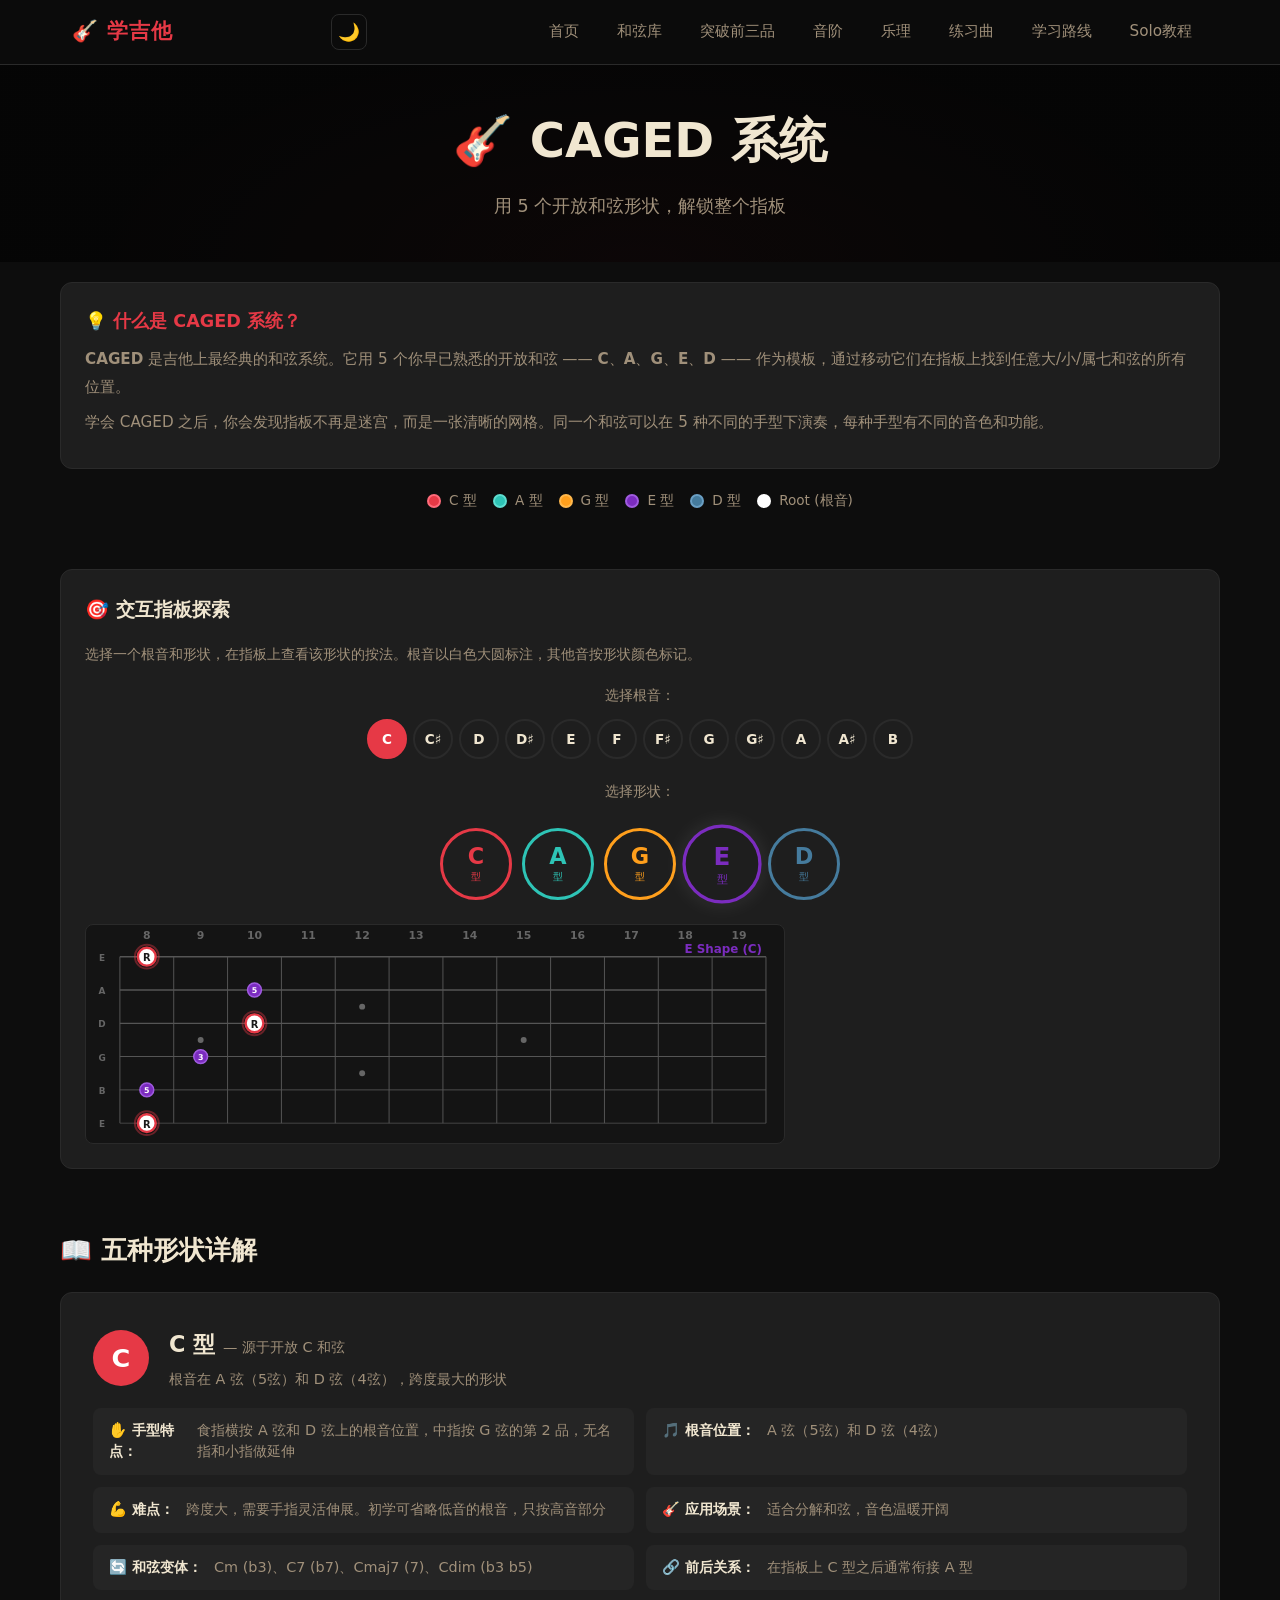
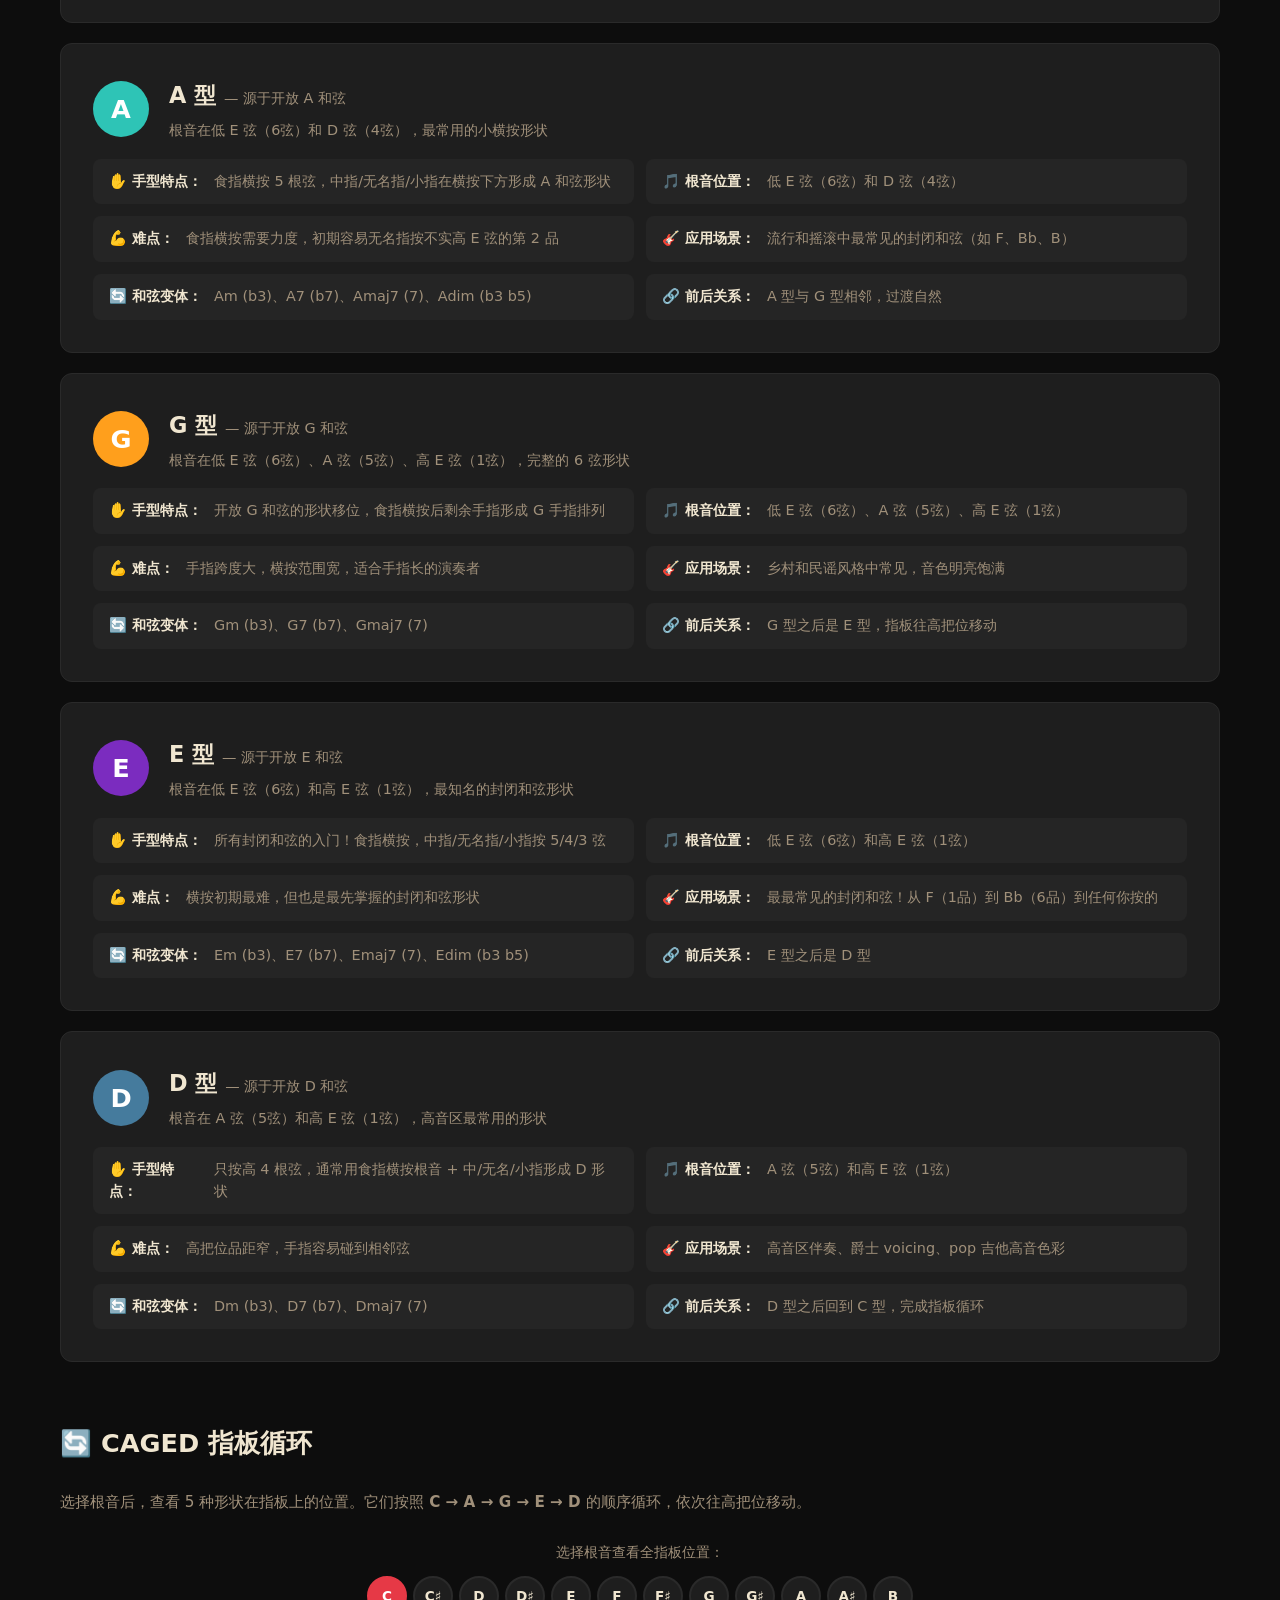
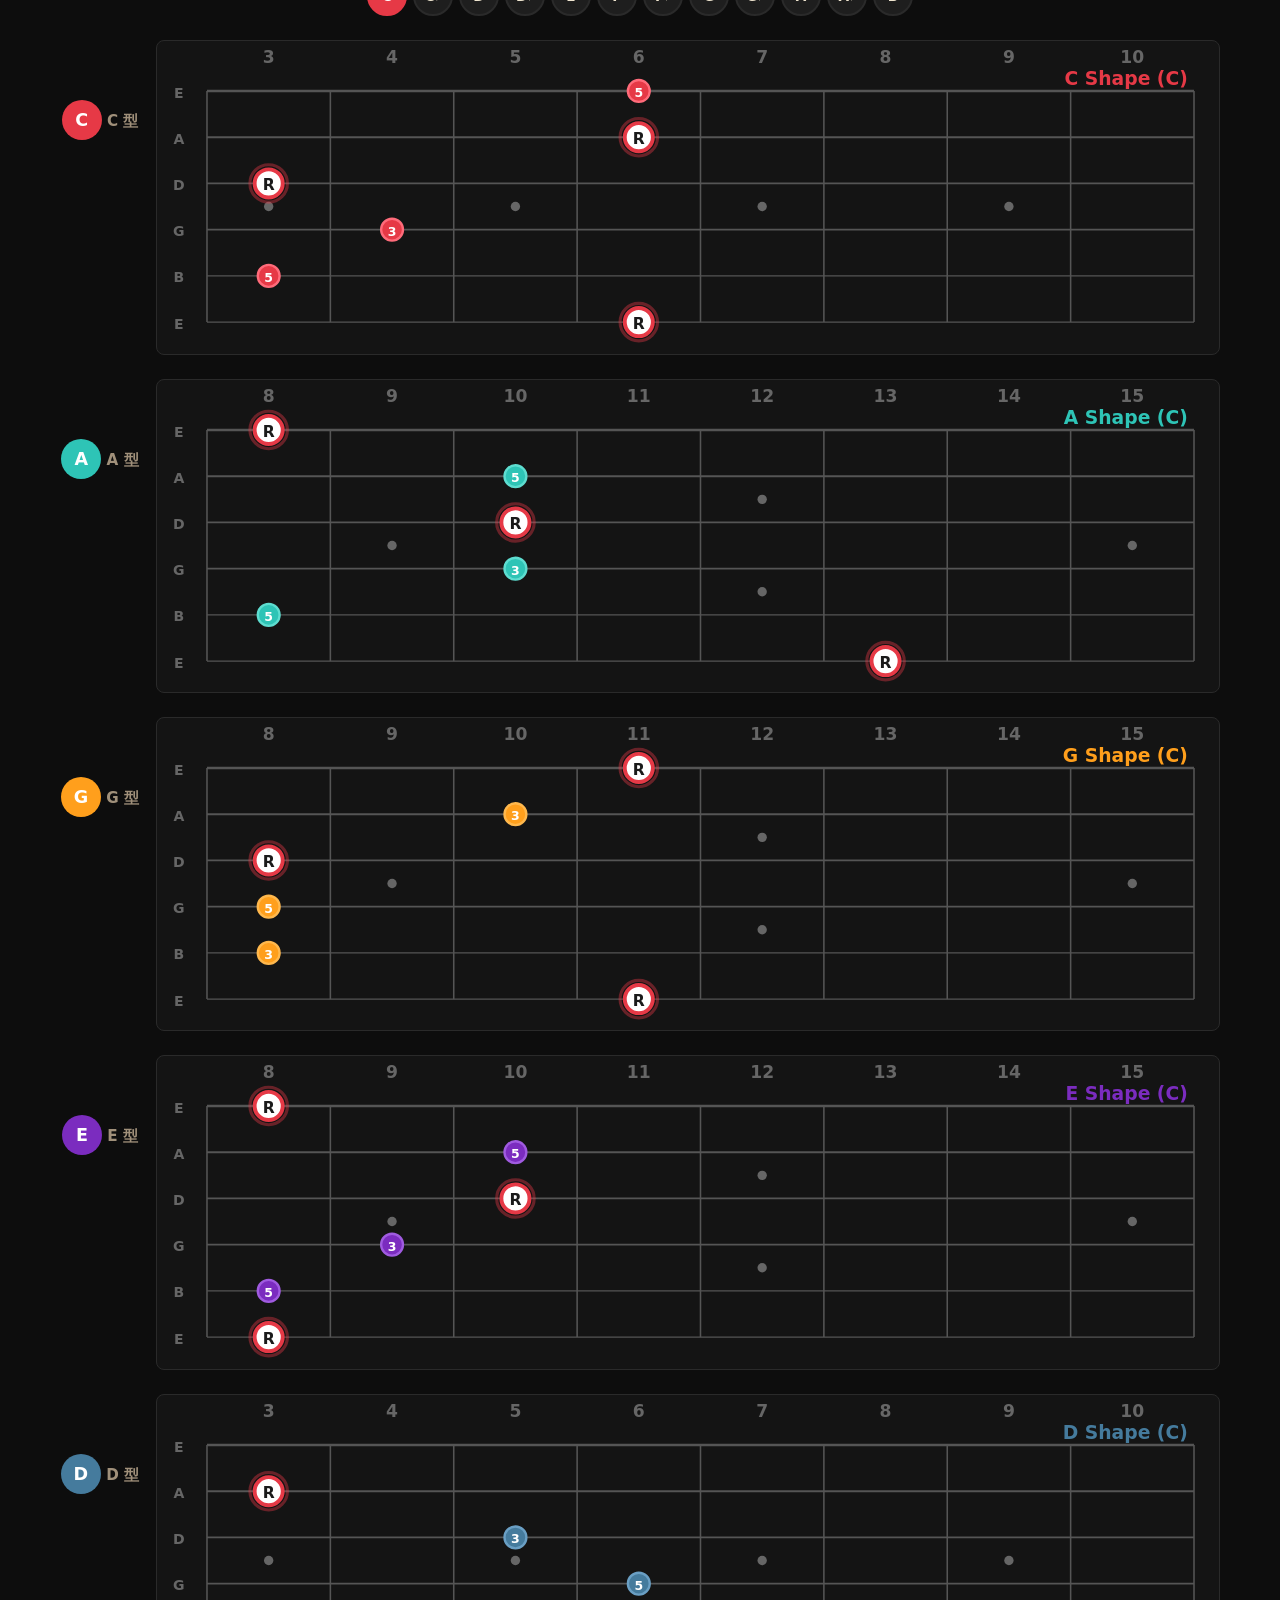
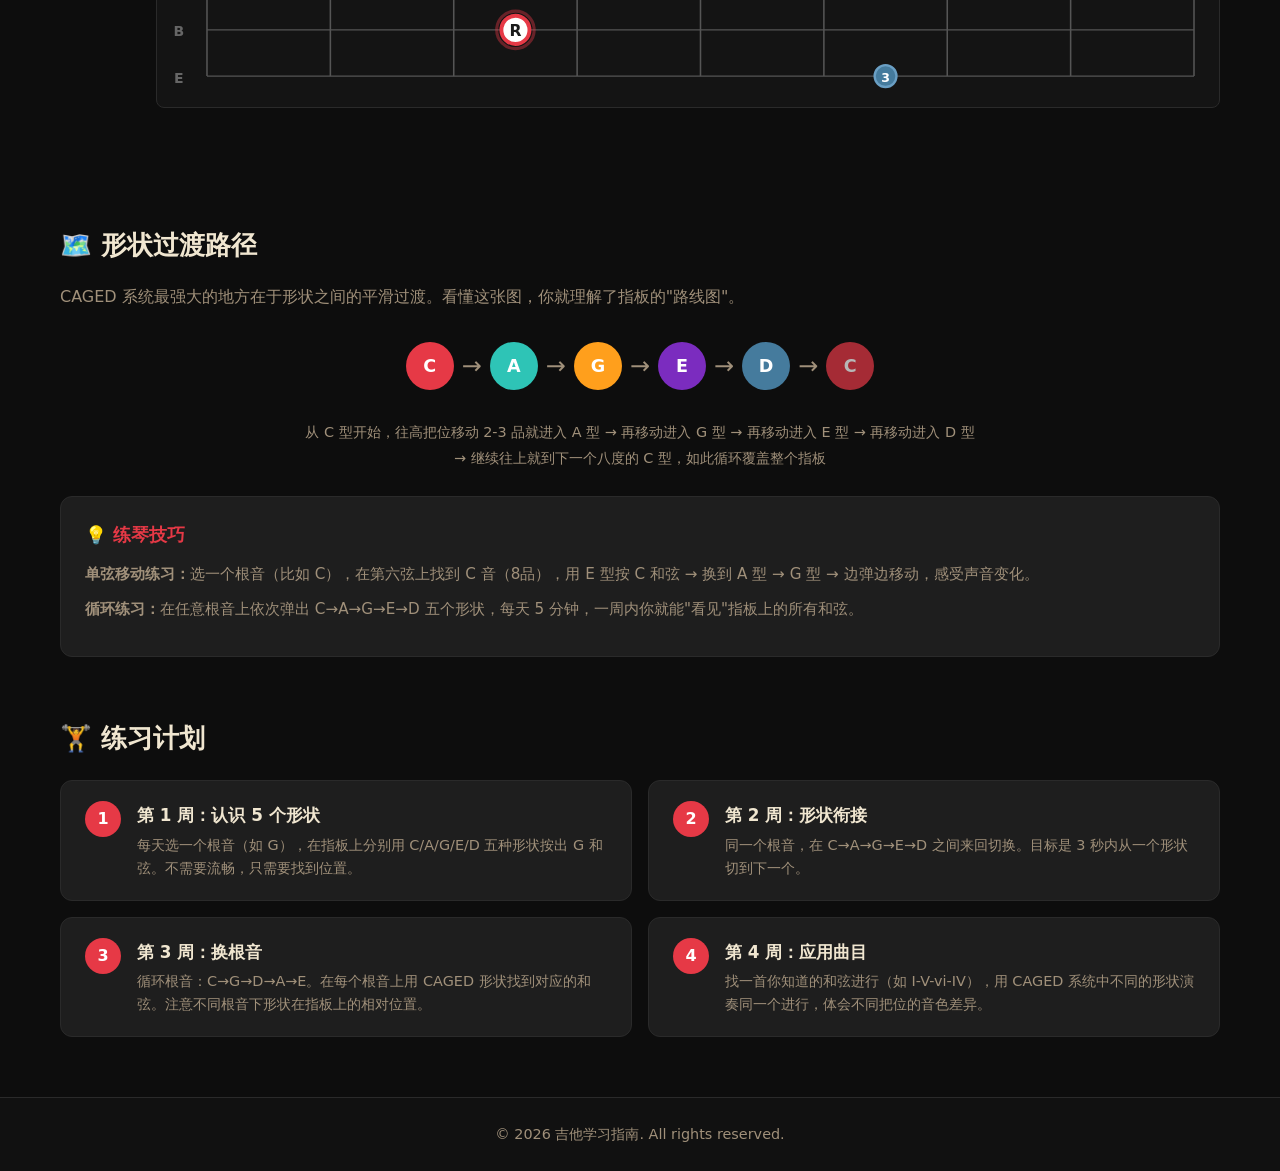
==== commit fbf41429: "Merge CAGED and Shell Voicing into '突破前三品' hub page" ====
--- a/caged.html
+++ b/caged.html
@@ -410,9 +410,7 @@
       <div class="nav-links">
         <a href="index.html">首页</a>
         <a href="chords.html">和弦库</a>
-        <a href="chords.html">和弦库</a>
-        <a href="caged.html">CAGED系统</a>
-        <a href="shell-voicing.html">Shell Voicing</a>
+        <a href="chord-mastery.html">突破前三品</a>
         <a href="scales.html">音阶</a>
         <a href="theory.html">乐理</a>
         <a href="songs.html">练习曲</a>
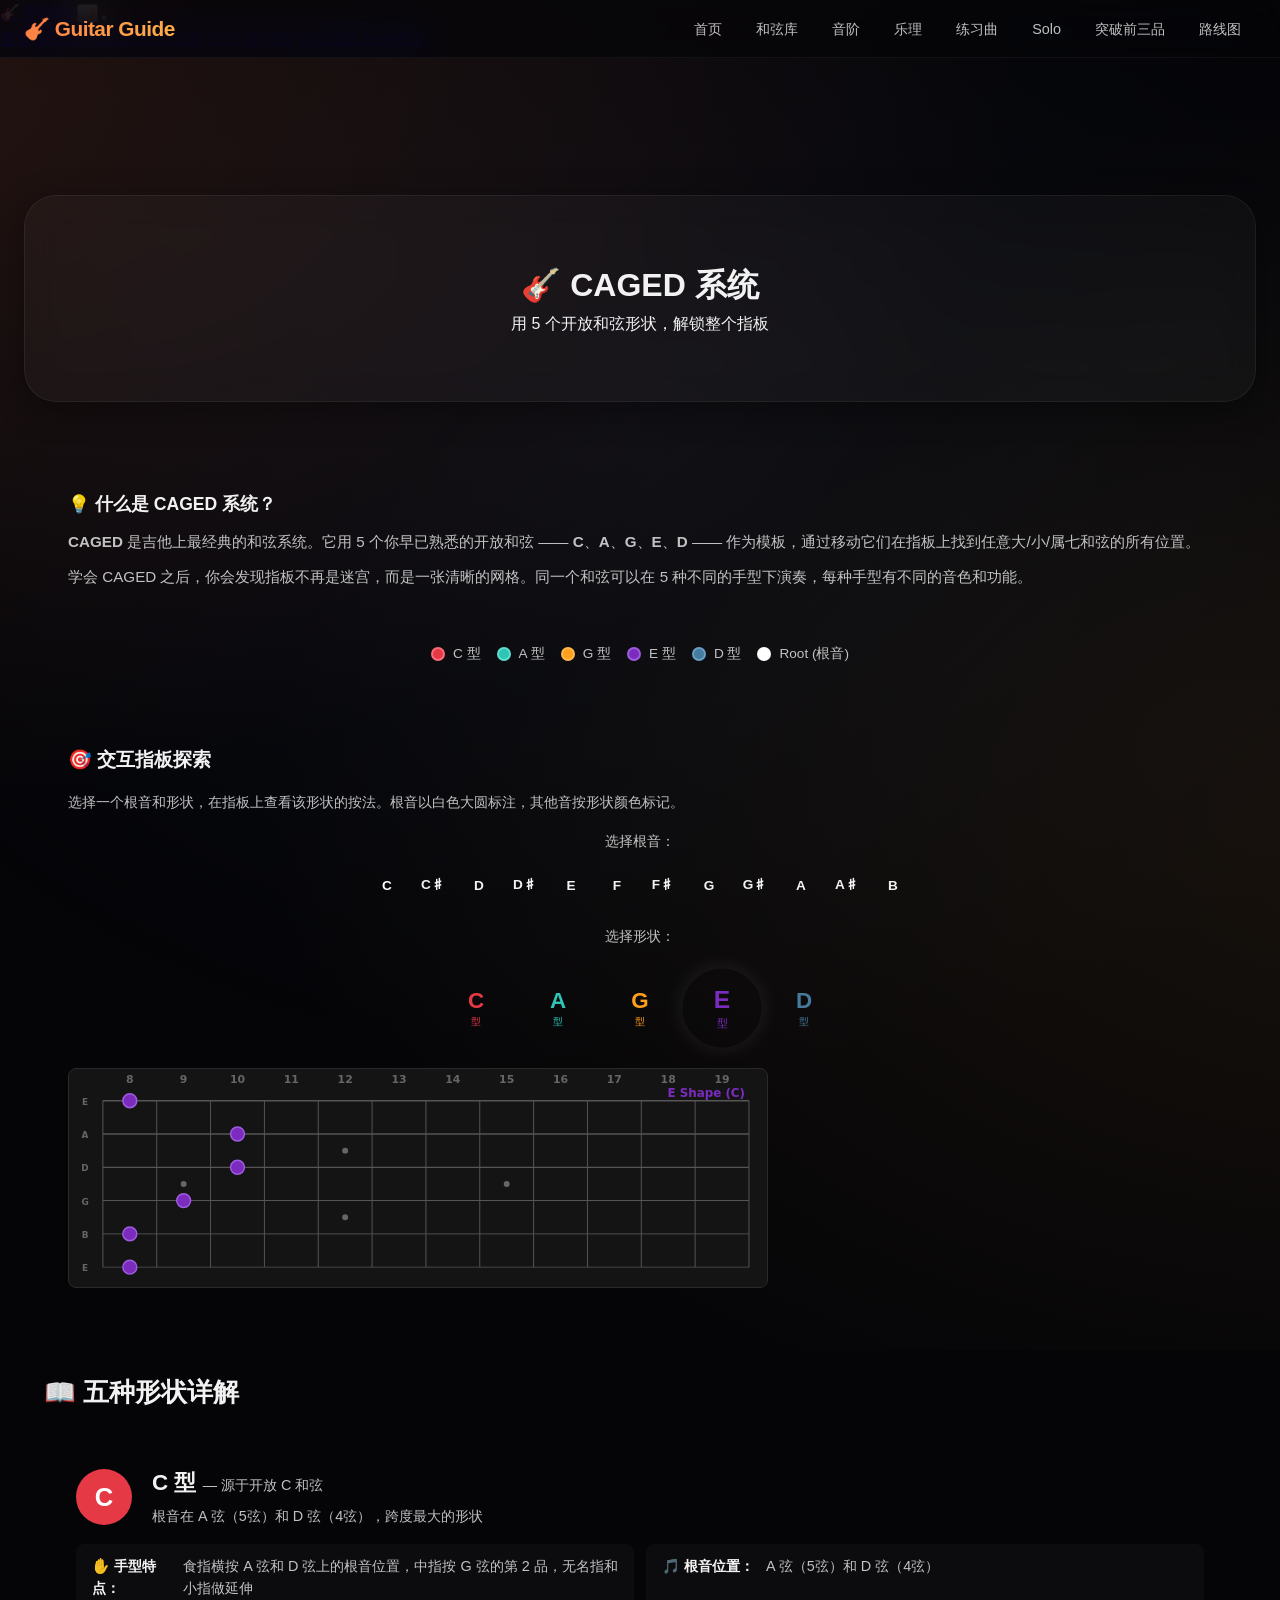
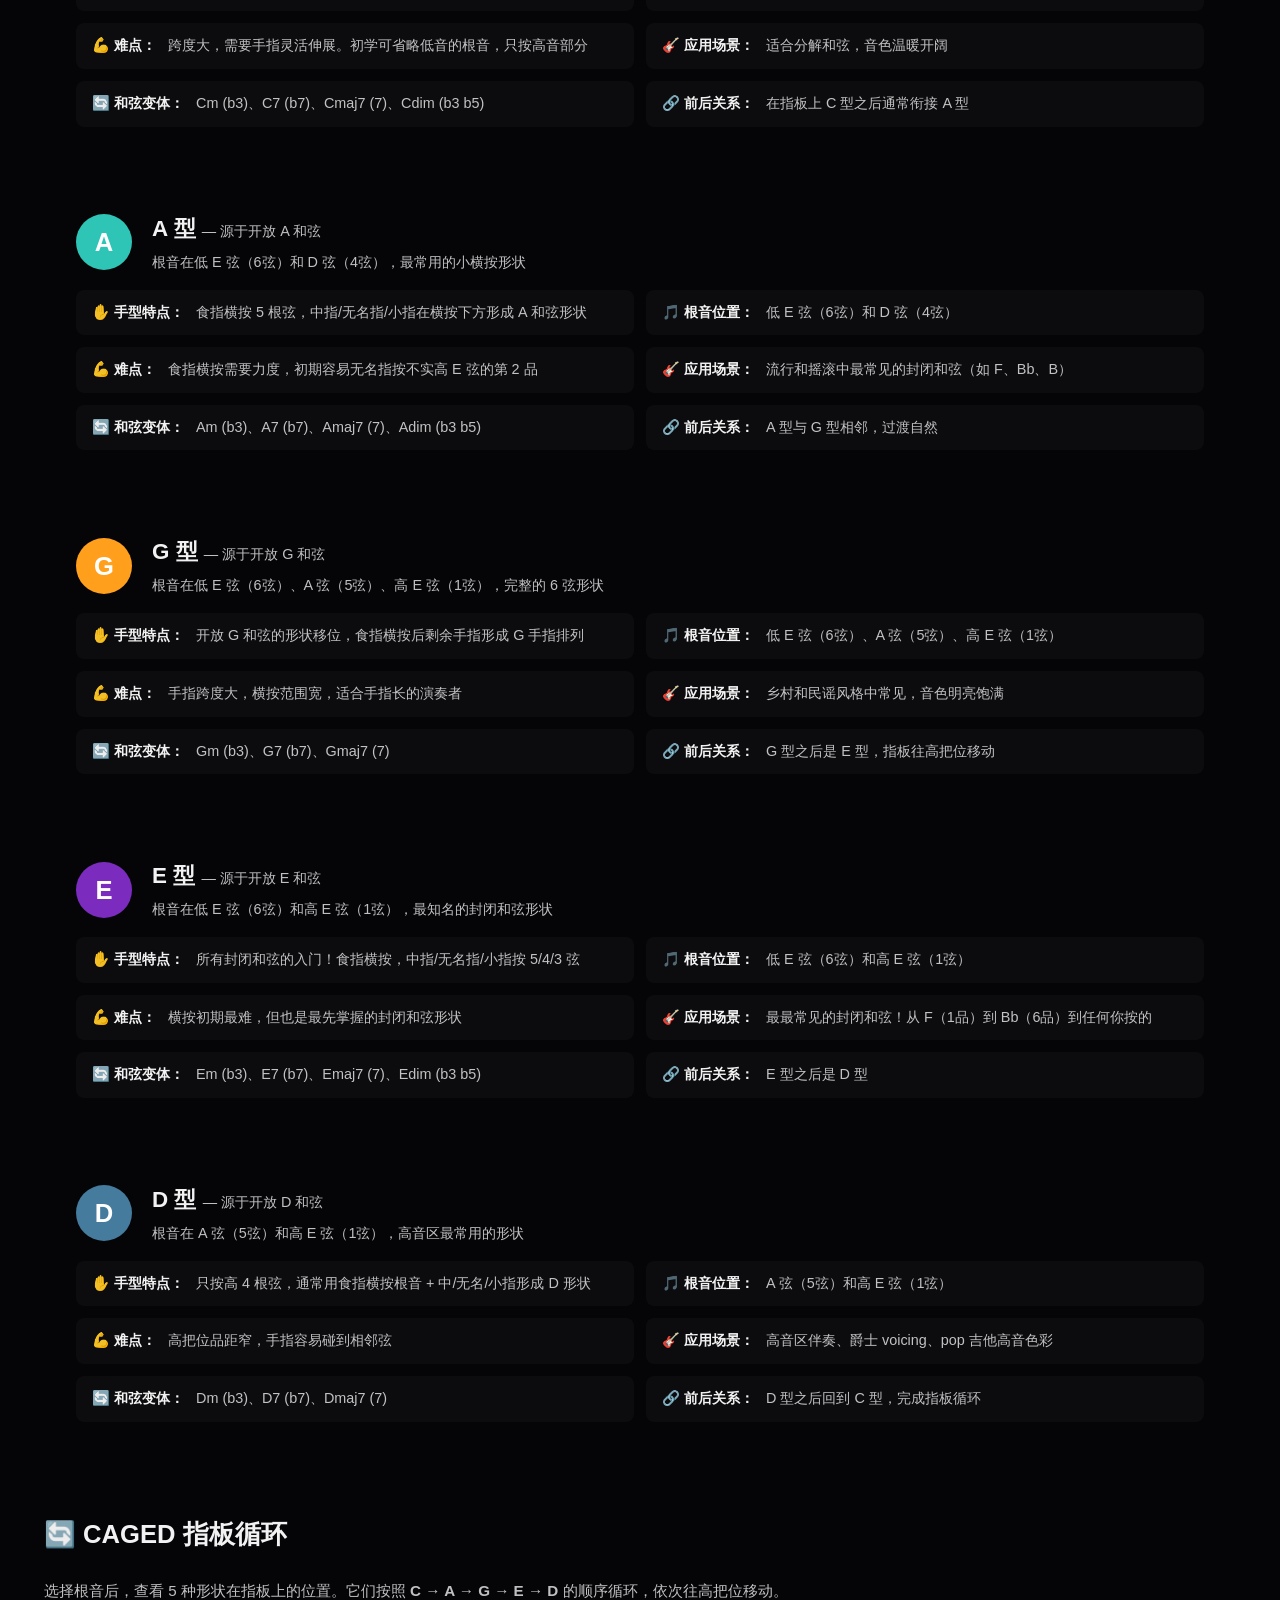
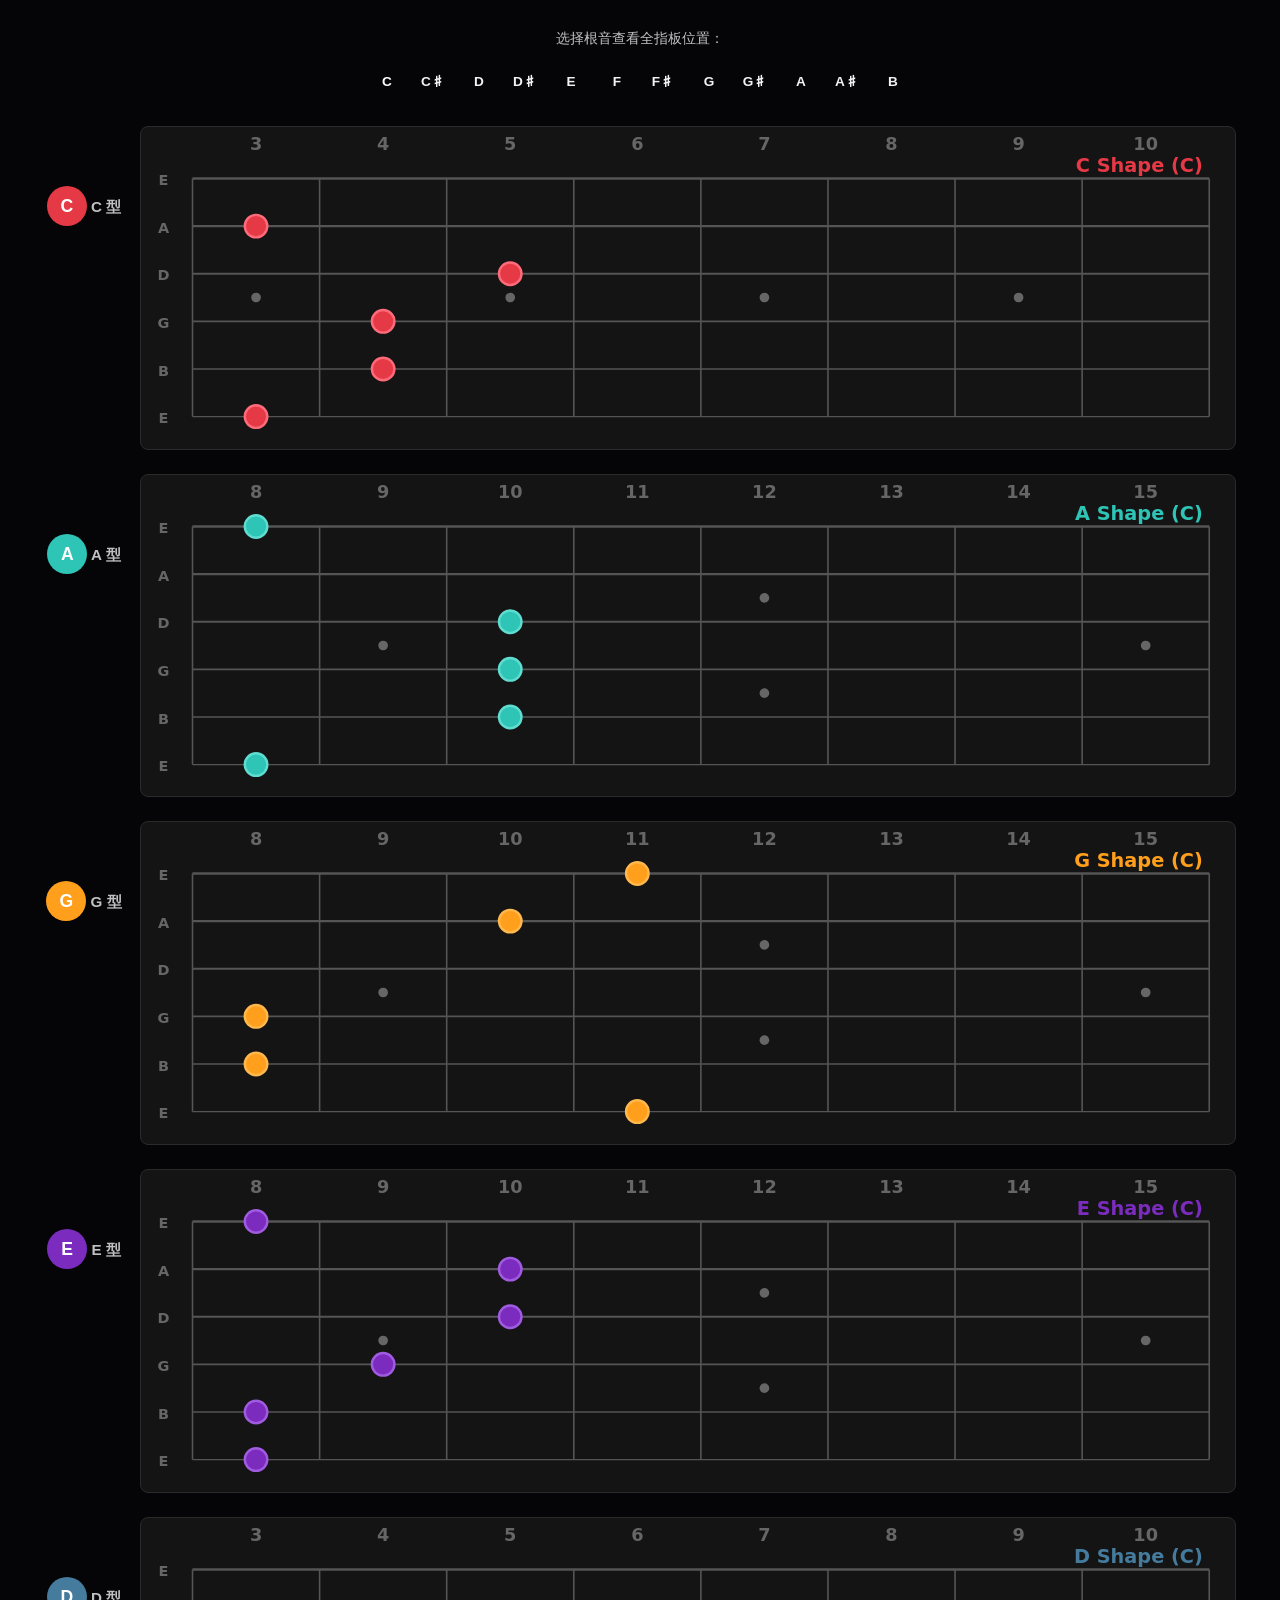
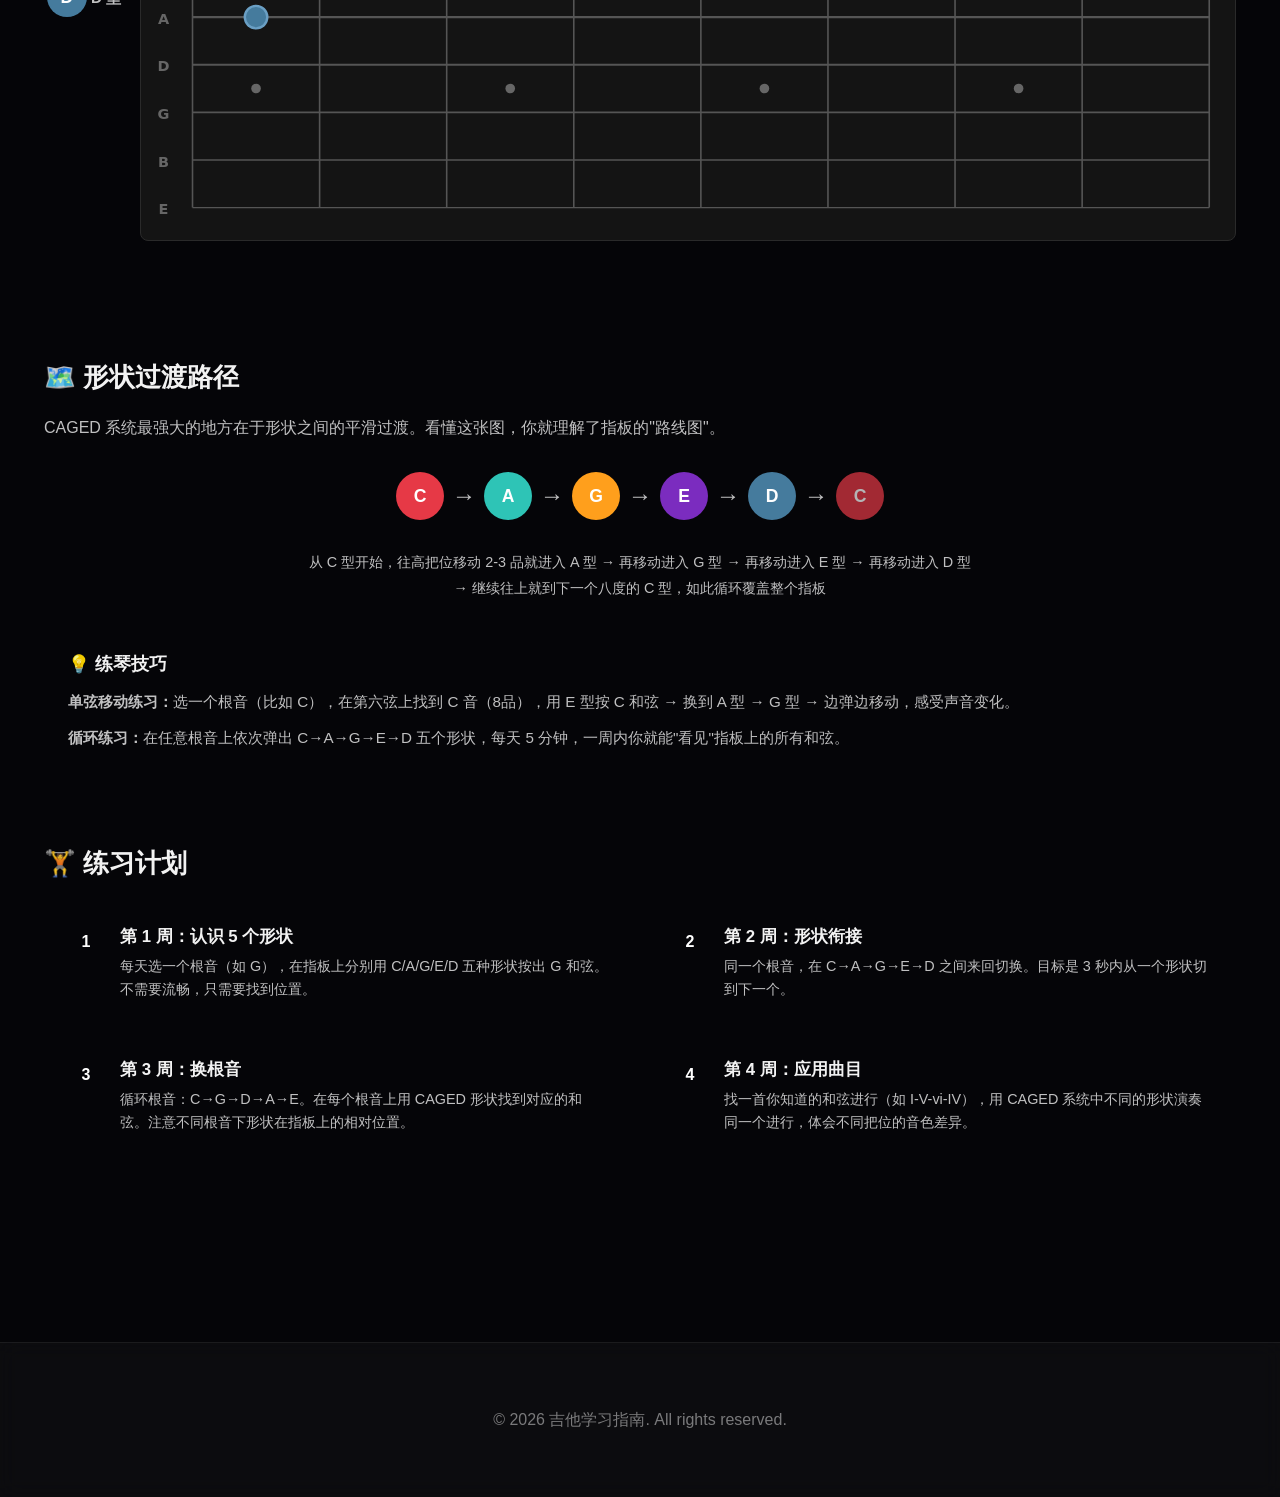
==== commit 84f65965: "fix: unify navigation across all pages 1. Updated nav.js with consistent navigation order:    - 首页  " ====
--- a/caged.html
+++ b/caged.html
@@ -677,7 +677,7 @@
   </footer>
 
   <!-- ===== Scripts ===== -->
-  <script src="js/nav.js?v=2"></script>
+  <script src="js/nav.js?v=6"></script>
   <script src="js/fretboard-renderer.js"></script>
   <script>
     (function () {
--- a/css/style.css
+++ b/css/style.css
@@ -1,494 +1,723 @@
-/* =============================================
-   Guitar Learning Site - Global Stylesheet
-   Dark guitar theme with light mode support
-   ============================================= */
-
-/* --- CSS Variables (Dark Theme Default) --- */
+/* ═══════════════════════════════════════════════════════════════
+   Guitar Learning Guide - Premium Glassmorphism Design 2026
+   Advanced Frosted Glass | Dynamic Gradients | Fluid Animations
+   ═══════════════════════════════════════════════════════════════ */
+
+/* ─── CSS Variables ─── */
 :root {
-  --bg-primary: #0d0d0d;
-  --bg-secondary: #1a1a1a;
-  --text-primary: #f0e6d0;
-  --text-secondary: #a0907a;
-  --accent: #e63946;
-  --accent-hover: #ff5a67;
-  --card-bg: #1e1e1e;
-  --card-border: #2a2a2a;
-  --nav-bg: rgba(13, 13, 13, 0.85);
-  --footer-bg: #111111;
-  --hero-overlay: rgba(0, 0, 0, 0.6);
-  --shadow: 0 4px 20px rgba(0, 0, 0, 0.4);
-  --shadow-hover: 0 8px 32px rgba(230, 57, 70, 0.15);
-  --radius: 12px;
-  --transition: 0.3s ease;
-  --max-width: 1200px;
-}
-
-/* --- Light Theme Variables --- */
-[data-theme="light"] {
-  --bg-primary: #faf6f0;
-  --bg-secondary: #f0ebe3;
-  --text-primary: #2c2418;
-  --text-secondary: #6b5d4e;
-  --accent: #d62839;
-  --accent-hover: #b71c2e;
-  --card-bg: #ffffff;
-  --card-border: #e0d8cc;
-  --nav-bg: rgba(250, 246, 240, 0.9);
-  --footer-bg: #e8e0d6;
-  --hero-overlay: rgba(0, 0, 0, 0.45);
-  --shadow: 0 4px 20px rgba(0, 0, 0, 0.1);
-  --shadow-hover: 0 8px 32px rgba(214, 40, 57, 0.12);
-}
-
-/* --- Global Reset --- */
-*,
-*::before,
-*::after {
+  /* Core Colors - Deep Dark Base */
+  --bg-primary: #050508;
+  --bg-secondary: #0a0a0f;
+  --bg-tertiary: #101018;
+  
+  /* Premium Glass Effect */
+  --glass-bg: rgba(255, 255, 255, 0.03);
+  --glass-bg-light: rgba(255, 255, 255, 0.06);
+  --glass-bg-hover: rgba(255, 255, 255, 0.1);
+  --glass-border: rgba(255, 255, 255, 0.06);
+  --glass-border-light: rgba(255, 255, 255, 0.12);
+  --glass-shadow: 0 8px 32px rgba(0, 0, 0, 0.4);
+  --glass-shadow-lg: 0 25px 50px rgba(0, 0, 0, 0.5);
+  
+  /* Premium Accent Gradients */
+  --accent-primary: #ff7a45;
+  --accent-secondary: #ffb347;
+  --accent-tertiary: #ffd89b;
+  --gradient-primary: linear-gradient(135deg, #ff7a45 0%, #ffb347 50%, #ffd89b 100%);
+  --gradient-glow: linear-gradient(135deg, rgba(255,122,69,0.5) 0%, rgba(255,179,71,0.3) 100%);
+  --gradient-frost: linear-gradient(180deg, rgba(255,255,255,0.1) 0%, rgba(255,255,255,0.02) 100%);
+  
+  /* Text Colors */
+  --text-primary: rgba(255, 255, 255, 0.95);
+  --text-secondary: rgba(255, 255, 255, 0.75);
+  --text-muted: rgba(255, 255, 255, 0.45);
+  --text-accent: #ffb347;
+  
+  /* Spacing */
+  --space-xs: 0.5rem;
+  --space-sm: 1rem;
+  --space-md: 1.5rem;
+  --space-lg: 2.5rem;
+  --space-xl: 4rem;
+  
+  /* Border Radius */
+  --radius-sm: 12px;
+  --radius-md: 16px;
+  --radius-lg: 24px;
+  --radius-xl: 32px;
+  
+  /* Transitions */
+  --transition-fast: 0.2s cubic-bezier(0.4, 0, 0.2, 1);
+  --transition-normal: 0.3s cubic-bezier(0.4, 0, 0.2, 1);
+  --transition-slow: 0.5s cubic-bezier(0.4, 0, 0.2, 1);
+}
+
+/* ─── Base Reset ─── */
+*, *::before, *::after {
+  box-sizing: border-box;
   margin: 0;
   padding: 0;
-  box-sizing: border-box;
 }
 
 html {
   scroll-behavior: smooth;
-  -webkit-text-size-adjust: 100%;
 }
 
 body {
-  font-family: system-ui, -apple-system, 'Segoe UI', Roboto, 'Noto Sans', sans-serif;
-  background-color: var(--bg-primary);
+  font-family: 'Inter', -apple-system, BlinkMacSystemFont, 'Segoe UI', Roboto, sans-serif;
+  background: var(--bg-primary);
   color: var(--text-primary);
-  line-height: 1.7;
+  line-height: 1.6;
   min-height: 100vh;
-  transition: background-color var(--transition), color var(--transition);
-}
-
-a {
-  color: inherit;
-  text-decoration: none;
-}
-
-img {
-  max-width: 100%;
-  height: auto;
-  display: block;
-}
-
-ul, ol {
-  list-style: none;
-}
-
-button {
-  font-family: inherit;
-  cursor: pointer;
-  border: none;
-  background: none;
-}
-
-/* --- Navigation Bar --- */
-.navbar {
+  overflow-x: hidden;
+}
+
+/* Animated Aurora Background */
+body::before {
+  content: '';
+  position: fixed;
+  top: -50%;
+  left: -50%;
+  width: 200%;
+  height: 200%;
+  background: 
+    radial-gradient(ellipse at 20% 30%, rgba(255,122,69,0.12) 0%, transparent 40%),
+    radial-gradient(ellipse at 80% 70%, rgba(255,179,71,0.08) 0%, transparent 40%),
+    radial-gradient(ellipse at 50% 50%, rgba(100,149,237,0.05) 0%, transparent 50%);
+  pointer-events: none;
+  z-index: -1;
+  animation: auroraMove 20s ease-in-out infinite;
+}
+
+@keyframes auroraMove {
+  0%, 100% { transform: translate(0, 0) rotate(0deg); }
+  25% { transform: translate(2%, 2%) rotate(2deg); }
+  50% { transform: translate(-1%, 3%) rotate(-1deg); }
+  75% { transform: translate(3%, -2%) rotate(1deg); }
+}
+
+/* ─── Navigation - Premium Glass ─── */
+.main-nav {
   position: fixed;
   top: 0;
   left: 0;
-  width: 100%;
+  right: 0;
   z-index: 1000;
-  background: var(--nav-bg);
-  backdrop-filter: blur(16px);
-  -webkit-backdrop-filter: blur(16px);
-  border-bottom: 1px solid var(--card-border);
-  transition: background var(--transition);
-}
-
-.navbar .container {
+  padding: 0.75rem 1.5rem;
+  background: rgba(5, 5, 8, 0.8);
+  backdrop-filter: blur(20px) saturate(180%);
+  -webkit-backdrop-filter: blur(20px) saturate(180%);
+  border-bottom: 1px solid rgba(255, 255, 255, 0.05);
+}
+
+.nav-container {
+  max-width: 1600px;
+  margin: 0 auto;
   display: flex;
   align-items: center;
   justify-content: space-between;
-  max-width: var(--max-width);
+  gap: var(--space-md);
+}
+
+.nav-brand {
+  font-size: 1.3rem;
+  font-weight: 800;
+  background: linear-gradient(135deg, #ff7a45 0%, #ffb347 100%);
+  -webkit-background-clip: text;
+  -webkit-text-fill-color: transparent;
+  background-clip: text;
+  text-decoration: none;
+  white-space: nowrap;
+  letter-spacing: -0.5px;
+}
+
+.nav-links {
+  display: flex;
+  gap: 0.25rem;
+  list-style: none;
+  align-items: center;
+  margin: 0;
+  padding: 0;
+}
+
+.nav-link {
+  color: var(--text-secondary);
+  text-decoration: none;
+  padding: 0.5rem 0.875rem;
+  border-radius: 10px;
+  font-weight: 500;
+  font-size: 0.9rem;
+  transition: var(--transition-normal);
+  position: relative;
+  background: transparent;
+  border: 1px solid transparent;
+}
+
+.nav-link:hover {
+  color: var(--text-primary);
+  background: rgba(255, 255, 255, 0.05);
+}
+
+.nav-link.active {
+  color: var(--text-accent);
+  background: rgba(255, 179, 71, 0.1);
+  border-color: rgba(255, 179, 71, 0.2);
+}
+
+/* ─── Page Content ─── */
+.page-content {
+  max-width: 1600px;
   margin: 0 auto;
-  padding: 0 20px;
-  height: 64px;
-}
-
-.navbar .logo {
-  font-size: 1.3rem;
-  font-weight: 700;
-  color: var(--accent);
-  letter-spacing: 1px;
-  white-space: nowrap;
-}
-
-.navbar .nav-links {
+  padding: calc(80px + var(--space-xl)) var(--space-md) var(--space-xl);
+}
+
+/* ─── Page Header - Glass Card ─── */
+.page-header {
+  text-align: center;
+  margin-bottom: var(--space-xl);
+  padding: var(--space-xl);
+  background: var(--glass-bg);
+  backdrop-filter: blur(16px);
+  -webkit-backdrop-filter: blur(16px);
+  border: 1px solid var(--glass-border);
+  border-radius: var(--radius-xl);
+  box-shadow: var(--glass-shadow);
+}
+
+.section-tag {
+  display: inline-block;
+  padding: var(--space-xs) var(--space-md);
+  background: var(--gradient-glow);
+  border: 1px solid rgba(255, 179, 71, 0.3);
+  border-radius: var(--radius-lg);
+  font-size: 0.85rem;
+  font-weight: 600;
+  color: var(--text-accent);
+  text-transform: uppercase;
+  letter-spacing: 2px;
+  margin-bottom: var(--space-md);
+}
+
+.page-title {
+  font-size: clamp(2.5rem, 6vw, 4.5rem);
+  font-weight: 800;
+  margin-bottom: var(--space-md);
+  letter-spacing: -2px;
+  line-height: 1.1;
+}
+
+.page-title span {
+  background: var(--gradient-primary);
+  -webkit-background-clip: text;
+  -webkit-text-fill-color: transparent;
+  background-clip: text;
+}
+
+.section-desc {
+  font-size: 1.2rem;
+  color: var(--text-secondary);
+  max-width: 700px;
+  margin: 0 auto;
+  line-height: 1.8;
+}
+
+/* ─── Glass Cards ─── */
+.glass-card {
+  background: var(--glass-bg);
+  backdrop-filter: blur(20px) saturate(150%);
+  -webkit-backdrop-filter: blur(20px) saturate(150%);
+  border: 1px solid var(--glass-border);
+  border-radius: var(--radius-lg);
+  padding: var(--space-lg);
+  transition: var(--transition-normal);
+  position: relative;
+  overflow: hidden;
+}
+
+.glass-card::before {
+  content: '';
+  position: absolute;
+  top: 0;
+  left: 0;
+  right: 0;
+  height: 1px;
+  background: var(--gradient-frost);
+}
+
+.glass-card:hover {
+  background: var(--glass-bg-light);
+  border-color: var(--glass-border-light);
+  transform: translateY(-4px);
+  box-shadow: var(--glass-shadow-lg);
+}
+
+/* ─── Buttons - Glass Style ─── */
+.btn {
+  display: inline-flex;
+  align-items: center;
+  justify-content: center;
+  gap: var(--space-xs);
+  padding: var(--space-sm) var(--space-md);
+  font-size: 0.95rem;
+  font-weight: 600;
+  border-radius: var(--radius-md);
+  cursor: pointer;
+  transition: var(--transition-normal);
+  border: 1px solid var(--glass-border);
+  background: var(--glass-bg);
+  color: var(--text-secondary);
+  position: relative;
+  overflow: hidden;
+}
+
+.btn::before {
+  content: '';
+  position: absolute;
+  top: 0;
+  left: 0;
+  right: 0;
+  height: 50%;
+  background: var(--gradient-frost);
+  pointer-events: none;
+}
+
+.btn:hover {
+  background: var(--glass-bg-hover);
+  border-color: var(--glass-border-light);
+  color: var(--text-primary);
+  transform: translateY(-2px);
+}
+
+.btn-primary {
+  background: var(--gradient-primary);
+  border-color: transparent;
+  color: #000;
+}
+
+.btn-primary:hover {
+  box-shadow: 0 8px 25px rgba(255, 122, 69, 0.4);
+}
+
+/* ─── Filter Tabs - Glass Pills ─── */
+.filter-tabs {
+  display: flex;
+  gap: var(--space-xs);
+  flex-wrap: wrap;
+  margin-bottom: var(--space-lg);
+  padding: var(--space-sm);
+  background: var(--glass-bg);
+  backdrop-filter: blur(10px);
+  border: 1px solid var(--glass-border);
+  border-radius: var(--radius-xl);
+  justify-content: center;
+}
+
+.filter-tab {
+  padding: var(--space-xs) var(--space-md);
+  background: transparent;
+  border: 1px solid transparent;
+  border-radius: var(--radius-lg);
+  color: var(--text-muted);
+  font-weight: 500;
+  cursor: pointer;
+  transition: var(--transition-normal);
+}
+
+.filter-tab:hover {
+  background: var(--glass-bg-light);
+  color: var(--text-secondary);
+}
+
+.filter-tab.active {
+  background: var(--glass-bg-hover);
+  border-color: var(--glass-border-light);
+  color: var(--text-accent);
+}
+
+/* ─── Grids ─── */
+.chord-grid,
+.scales-grid,
+.songs-grid {
+  display: grid;
+  grid-template-columns: repeat(auto-fill, minmax(300px, 1fr));
+  gap: var(--space-md);
+  align-items: start;
+}
+
+/* ─── Cards ─── */
+.card {
+  background: var(--glass-bg);
+  backdrop-filter: blur(16px);
+  border: 1px solid var(--glass-border);
+  border-radius: var(--radius-lg);
+  padding: var(--space-md);
+  cursor: pointer;
+  transition: var(--transition-normal);
+}
+
+.card:hover {
+  background: var(--glass-bg-light);
+  border-color: var(--glass-border-light);
+}
+
+.card-header {
   display: flex;
   align-items: center;
-  gap: 6px;
-}
-
-.navbar .nav-links a {
-  padding: 8px 16px;
-  border-radius: 8px;
-  font-size: 0.95rem;
-  font-weight: 500;
-  color: var(--text-secondary);
-  transition: color var(--transition), background var(--transition);
-  white-space: nowrap;
-}
-
-.navbar .nav-links a:hover {
-  color: var(--text-primary);
-  background: rgba(255, 255, 255, 0.06);
-}
-
-[data-theme="light"] .navbar .nav-links a:hover {
-  background: rgba(0, 0, 0, 0.04);
-}
-
-.navbar .nav-links a.active {
-  color: var(--accent);
-  background: rgba(230, 57, 70, 0.1);
-  font-weight: 600;
-}
-
-[data-theme="light"] .navbar .nav-links a.active {
-  background: rgba(214, 40, 57, 0.08);
-}
-
-/* --- Theme Toggle Button --- */
-.theme-toggle {
+  gap: var(--space-sm);
+  margin-bottom: var(--space-sm);
+}
+
+.card-icon {
+  width: 48px;
+  height: 48px;
+  background: var(--gradient-glow);
+  border: 1px solid rgba(255, 179, 71, 0.3);
+  border-radius: var(--radius-md);
   display: flex;
   align-items: center;
   justify-content: center;
-  width: 36px;
-  height: 36px;
+  font-size: 1.5rem;
+}
+
+.card-title {
   font-size: 1.1rem;
+  font-weight: 700;
+  color: var(--text-primary);
+}
+
+.card-subtitle {
+  font-size: 0.9rem;
+  color: var(--text-muted);
+}
+
+/* ─── Fretboard Container - Glass ─── */
+.fretboard-container {
+  background: rgba(0, 0, 0, 0.3);
+  backdrop-filter: blur(10px);
+  border: 1px solid var(--glass-border);
+  border-radius: var(--radius-md);
+  padding: var(--space-md);
+  margin: var(--space-md) 0;
+  overflow-x: auto;
+}
+
+/* ─── Info Blocks ─── */
+.info-block {
+  background: var(--glass-bg);
+  backdrop-filter: blur(10px);
+  border: 1px solid var(--glass-border);
+  border-radius: var(--radius-md);
+  padding: var(--space-md);
+  margin-bottom: var(--space-sm);
+}
+
+.info-label {
+  font-size: 0.75rem;
+  color: var(--text-muted);
+  text-transform: uppercase;
+  letter-spacing: 1px;
+  margin-bottom: var(--space-xs);
+}
+
+.info-value {
+  font-size: 1.25rem;
+  font-weight: 700;
+  color: var(--text-accent);
+}
+
+/* ─── Formula Display ─── */
+.chord-formula {
+  display: flex;
+  gap: var(--space-xs);
+  align-items: center;
+  flex-wrap: wrap;
+}
+
+.formula-note {
+  padding: var(--space-xs) var(--space-sm);
+  background: var(--glass-bg-light);
+  border: 1px solid var(--glass-border);
+  border-radius: var(--radius-sm);
+  font-family: 'Fira Code', monospace;
+  font-size: 0.9rem;
+}
+
+.formula-note.root {
+  background: rgba(255, 122, 69, 0.2);
+  border-color: rgba(255, 122, 69, 0.4);
+  color: var(--text-accent);
+}
+
+.formula-arrow {
+  color: var(--text-muted);
+}
+
+/* ─── Controls ─── */
+.control-group {
+  background: var(--glass-bg);
+  backdrop-filter: blur(10px);
+  border: 1px solid var(--glass-border);
+  border-radius: var(--radius-md);
+  padding: var(--space-md);
+}
+
+.control-label {
+  font-size: 0.75rem;
+  color: var(--text-muted);
+  text-transform: uppercase;
+  letter-spacing: 1px;
+  margin-bottom: var(--space-sm);
+  display: block;
+}
+
+.control-options {
+  display: flex;
+  gap: var(--space-xs);
+  flex-wrap: wrap;
+}
+
+.option-btn {
+  padding: var(--space-xs) var(--space-md);
+  background: var(--glass-bg);
+  border: 1px solid var(--glass-border);
+  border-radius: var(--radius-sm);
+  color: var(--text-secondary);
+  font-size: 0.9rem;
   cursor: pointer;
-  background: transparent;
-  border: 1px solid var(--card-border);
-  border-radius: 8px;
-  padding: 0;
-  margin-right: 8px;
-  transition: background var(--transition), border-color var(--transition);
-}
-
-.theme-toggle:hover {
-  background: rgba(255, 255, 255, 0.06);
-  border-color: var(--text-secondary);
-}
-
-[data-theme="light"] .theme-toggle:hover {
-  background: rgba(0, 0, 0, 0.04);
-}
-
-@media (max-width: 767px) {
-  .theme-toggle {
-    width: 40px;
-    height: 40px;
-    font-size: 1.2rem;
-    margin-right: 4px;
-  }
-}
-
-/* --- Hamburger Menu Button --- */
-.hamburger {
-  display: none;
-  flex-direction: column;
-  justify-content: center;
-  align-items: center;
-  width: 40px;
-  height: 40px;
+  transition: var(--transition-normal);
+}
+
+.option-btn:hover {
+  background: var(--glass-bg-light);
+  border-color: var(--glass-border-light);
+  color: var(--text-primary);
+  transform: translateY(-1px);
+}
+
+.option-btn.active {
+  background: var(--gradient-primary);
+  border-color: transparent;
+  color: #000;
+  box-shadow: 0 4px 15px rgba(255, 122, 69, 0.3);
+}
+
+/* ─── Concept Cards (CAGED) ─── */
+.concept-grid {
+  display: grid;
+  grid-template-columns: repeat(auto-fit, minmax(120px, 1fr));
+  gap: var(--space-md);
+  margin: var(--space-lg) 0;
+}
+
+.concept-card {
+  background: var(--glass-bg);
+  backdrop-filter: blur(10px);
+  border: 1px solid var(--glass-border);
+  border-radius: var(--radius-lg);
+  padding: var(--space-md);
+  text-align: center;
   cursor: pointer;
-  background: transparent;
-  border: none;
-  padding: 8px;
-  border-radius: 8px;
-  transition: background var(--transition);
-}
-
-.hamburger:hover {
-  background: rgba(255, 255, 255, 0.06);
-}
-
-[data-theme="light"] .hamburger:hover {
-  background: rgba(0, 0, 0, 0.04);
-}
-
-.hamburger span {
-  display: block;
-  width: 24px;
-  height: 2px;
-  background: var(--text-primary);
-  border-radius: 2px;
-  transition: all var(--transition);
-}
-
-.hamburger span + span {
-  margin-top: 5px;
-}
-
-/* Hamburger open state */
-.hamburger.open span:nth-child(1) {
-  transform: translateY(7px) rotate(45deg);
-}
-
-.hamburger.open span:nth-child(2) {
-  opacity: 0;
-}
-
-.hamburger.open span:nth-child(3) {
-  transform: translateY(-7px) rotate(-45deg);
-}
-
-/* --- Hero Section --- */
-.hero {
-  position: relative;
+  transition: var(--transition-normal);
+}
+
+.concept-card:hover,
+.concept-card.active {
+  background: var(--glass-bg-light);
+  border-color: var(--glass-border-light);
+  transform: translateY(-4px);
+  box-shadow: var(--glass-shadow);
+}
+
+.concept-letter {
+  width: 56px;
+  height: 56px;
+  background: var(--gradient-primary);
+  border-radius: 50%;
   display: flex;
   align-items: center;
   justify-content: center;
-  min-height: 70vh;
-  padding: 100px 20px 60px;
+  font-size: 1.5rem;
+  font-weight: 800;
+  margin: 0 auto var(--space-sm);
+  color: #000;
+}
+
+.concept-name {
+  font-weight: 700;
+  margin-bottom: var(--space-xs);
+  color: var(--text-primary);
+}
+
+.concept-desc {
+  font-size: 0.85rem;
+  color: var(--text-muted);
+}
+
+/* ─── Method Cards ─── */
+.method-card {
+  background: var(--glass-bg);
+  backdrop-filter: blur(20px) saturate(150%);
+  border: 1px solid var(--glass-border);
+  border-radius: var(--radius-xl);
+  margin-bottom: var(--space-lg);
+  overflow: hidden;
+}
+
+.method-header {
+  padding: var(--space-lg);
+  background: linear-gradient(135deg, rgba(255,122,69,0.1) 0%, rgba(255,179,71,0.05) 100%);
+  border-bottom: 1px solid var(--glass-border);
+}
+
+.method-title {
+  font-size: 1.6rem;
+  font-weight: 800;
+  margin-bottom: var(--space-xs);
+  background: var(--gradient-primary);
+  -webkit-background-clip: text;
+  -webkit-text-fill-color: transparent;
+  background-clip: text;
+}
+
+.method-subtitle {
+  color: var(--text-muted);
+  font-size: 1rem;
+}
+
+.method-content {
+  padding: var(--space-lg);
+}
+
+/* ─── Shape Info ─── */
+.shape-info {
+  background: rgba(255, 179, 71, 0.08);
+  border-left: 3px solid var(--accent-primary);
+  padding: var(--space-md);
+  border-radius: 0 var(--radius-md) var(--radius-md) 0;
+  margin-top: var(--space-md);
+  font-size: 0.95rem;
+  line-height: 1.7;
+  color: var(--text-secondary);
+}
+
+/* ─── Footer ─── */
+.footer {
   text-align: center;
-  background:
-    linear-gradient(135deg, var(--hero-overlay), var(--hero-overlay)),
-    radial-gradient(ellipse at 20% 50%, rgba(230, 57, 70, 0.12) 0%, transparent 60%),
-    radial-gradient(ellipse at 80% 50%, rgba(230, 57, 70, 0.08) 0%, transparent 60%);
-}
-
-.hero .hero-content {
-  max-width: 800px;
-}
-
-.hero .hero-title {
-  font-size: 3.5rem;
-  font-weight: 800;
-  letter-spacing: -1px;
-  margin-bottom: 16px;
-  line-height: 1.2;
-}
-
-.hero .hero-subtitle {
-  font-size: 1.5rem;
-  font-weight: 400;
-  color: var(--accent);
-  margin-bottom: 20px;
-}
-
-.hero .hero-description {
-  font-size: 1.1rem;
-  color: var(--text-secondary);
-  max-width: 600px;
-  margin: 0 auto;
-  line-height: 1.8;
-}
-
-/* --- Page Header (for subpages) --- */
-.page-header {
-  padding: 100px 20px 40px;
-  text-align: center;
-  background:
-    linear-gradient(135deg, var(--hero-overlay), var(--hero-overlay)),
-    radial-gradient(ellipse at 50% 100%, rgba(230, 57, 70, 0.08) 0%, transparent 60%);
-}
-
-.page-header h1 {
-  font-size: 2.5rem;
-  font-weight: 700;
-  margin-bottom: 10px;
-}
-
-.page-header p {
-  font-size: 1.1rem;
-  color: var(--text-secondary);
-  max-width: 500px;
-  margin: 0 auto;
-}
-
-/* --- Cards Grid --- */
-.cards-grid {
-  display: grid;
-  grid-template-columns: 1fr;
-  gap: 20px;
-  max-width: var(--max-width);
-  margin: 0 auto;
-  padding: 40px 20px 80px;
-}
-
-/* --- Card Component --- */
-.card {
-  background: var(--card-bg);
-  border: 1px solid var(--card-border);
-  border-radius: var(--radius);
-  padding: 32px 28px;
-  box-shadow: var(--shadow);
-  transition: transform var(--transition), box-shadow var(--transition), background var(--transition);
-  cursor: default;
-}
-
-.card-link {
-  display: block;
-  cursor: pointer;
-}
-
-.card:hover {
-  transform: translateY(-6px);
-  box-shadow: var(--shadow-hover);
-}
-
-.card .card-icon {
-  font-size: 2.5rem;
-  margin-bottom: 16px;
-  display: block;
-}
-
-.card h3 {
-  font-size: 1.3rem;
-  font-weight: 700;
-  margin-bottom: 8px;
+  padding: var(--space-xl) var(--space-md);
+  background: var(--glass-bg);
+  backdrop-filter: blur(10px);
+  border-top: 1px solid var(--glass-border);
+  color: var(--text-muted);
+  margin-top: var(--space-xl);
+}
+
+/* ─── Responsive ─── */
+@media (max-width: 768px) {
+  .nav-links {
+    overflow-x: auto;
+    flex-wrap: nowrap;
+    max-width: calc(100vw - 140px);
+    scrollbar-width: none;
+    -ms-overflow-style: none;
+    gap: calc(var(--space-xs) / 2);
+  }
+  
+  .nav-links::-webkit-scrollbar {
+    display: none;
+  }
+  
+  .nav-link {
+    white-space: nowrap;
+    padding: calc(var(--space-xs) / 2) var(--space-sm);
+    font-size: 0.85rem;
+  }
+  
+  .page-content {
+    padding: calc(70px + var(--space-lg)) var(--space-sm) var(--space-lg);
+  }
+  
+  .page-header {
+    padding: var(--space-lg);
+  }
+  
+  .chord-grid,
+  .scales-grid,
+  .songs-grid {
+    grid-template-columns: 1fr;
+  }
+  
+  .concept-grid {
+    grid-template-columns: repeat(3, 1fr);
+  }
+  
+  .filter-tabs {
+    overflow-x: auto;
+    flex-wrap: nowrap;
+    justify-content: flex-start;
+  }
+}
+
+/* ─── Animations ─── */
+@keyframes fadeInUp {
+  from {
+    opacity: 0;
+    transform: translateY(30px);
+  }
+  to {
+    opacity: 1;
+    transform: translateY(0);
+  }
+}
+
+.animate-in {
+  animation: fadeInUp 0.6s ease forwards;
+}
+
+@keyframes pulse {
+  0%, 100% { transform: scale(1); }
+  50% { transform: scale(1.05); }
+}
+
+.pulse {
+  animation: pulse 2s ease-in-out infinite;
+}
+
+/* ─── Utility Classes ─── */
+.text-gradient {
+  background: var(--gradient-primary);
+  -webkit-background-clip: text;
+  -webkit-text-fill-color: transparent;
+  background-clip: text;
+}
+
+.glass {
+  background: var(--glass-bg);
+  backdrop-filter: blur(16px);
+  border: 1px solid var(--glass-border);
+  border-radius: var(--radius-lg);
+}
+
+/* ─── Scrollbar ─── */
+::-webkit-scrollbar {
+  width: 8px;
+  height: 8px;
+}
+
+::-webkit-scrollbar-track {
+  background: var(--bg-secondary);
+}
+
+::-webkit-scrollbar-thumb {
+  background: var(--glass-border-light);
+  border-radius: 4px;
+}
+
+::-webkit-scrollbar-thumb:hover {
+  background: var(--glass-border);
+}
+
+/* ─── Selection ─── */
+::selection {
+  background: rgba(255, 122, 69, 0.3);
   color: var(--text-primary);
 }
-
-.card p {
-  font-size: 0.95rem;
-  color: var(--text-secondary);
-  line-height: 1.6;
-}
-
-.card .card-arrow {
-  display: inline-block;
-  margin-top: 16px;
-  color: var(--accent);
-  font-weight: 600;
-  font-size: 0.95rem;
-  transition: transform var(--transition);
-}
-
-.card:hover .card-arrow {
-  transform: translateX(6px);
-}
-
-/* --- Footer --- */
-.footer {
-  background: var(--footer-bg);
-  border-top: 1px solid var(--card-border);
-  padding: 24px 20px;
-  text-align: center;
-}
-
-.footer p {
-  font-size: 0.9rem;
-  color: var(--text-secondary);
-}
-
-/* --- Common Utility --- */
-.container {
-  max-width: var(--max-width);
-  margin: 0 auto;
-  padding: 0 20px;
-}
-
-.section-title {
-  font-size: 1.8rem;
-  font-weight: 700;
-  text-align: center;
-  margin-bottom: 12px;
-}
-
-.section-subtitle {
-  font-size: 1rem;
-  color: var(--text-secondary);
-  text-align: center;
-  margin-bottom: 40px;
-}
-
-/* --- Responsive: Tablet & Up --- */
-@media (min-width: 768px) {
-  .navbar .container {
-    padding: 0 32px;
-  }
-
-  .cards-grid {
-    grid-template-columns: repeat(2, 1fr);
-    gap: 24px;
-    padding: 40px 32px 80px;
-  }
-
-  .hero .hero-title {
-    font-size: 4.5rem;
-  }
-
-  .hero {
-    min-height: 65vh;
-  }
-
-  .page-header h1 {
-    font-size: 3rem;
-  }
-}
-
-/* --- Responsive: Desktop --- */
-@media (min-width: 1024px) {
-  .cards-grid {
-    grid-template-columns: repeat(3, 1fr);
-  }
-
-  .hero .hero-title {
-    font-size: 5rem;
-  }
-}
-
-/* --- Responsive: Mobile (< 768px) --- */
-@media (max-width: 767px) {
-  .hamburger {
-    display: flex;
-  }
-
-  .navbar .nav-links {
-    position: fixed;
-    top: 64px;
-    left: 0;
-    width: 100%;
-    flex-direction: column;
-    background: var(--nav-bg);
-    backdrop-filter: blur(16px);
-    -webkit-backdrop-filter: blur(16px);
-    border-bottom: 1px solid var(--card-border);
-    padding: 12px 20px;
-    gap: 4px;
-    transform: translateY(-110%);
-    opacity: 0;
-    visibility: hidden;
-    transition: all var(--transition);
-  }
-
-  .navbar .nav-links.open {
-    transform: translateY(0);
-    opacity: 1;
-    visibility: visible;
-  }
-
-  .navbar .nav-links a {
-    display: block;
-    width: 100%;
-    padding: 12px 16px;
-    border-radius: 8px;
-    font-size: 1rem;
-  }
-
-  .hero .hero-title {
-    font-size: 2.4rem;
-  }
-
-  .hero .hero-subtitle {
-    font-size: 1.2rem;
-  }
-
-  .hero .hero-description {
-    font-size: 1rem;
-  }
-
-  .page-header h1 {
-    font-size: 2rem;
-  }
-
-  .card {
-    padding: 24px 20px;
-  }
-}
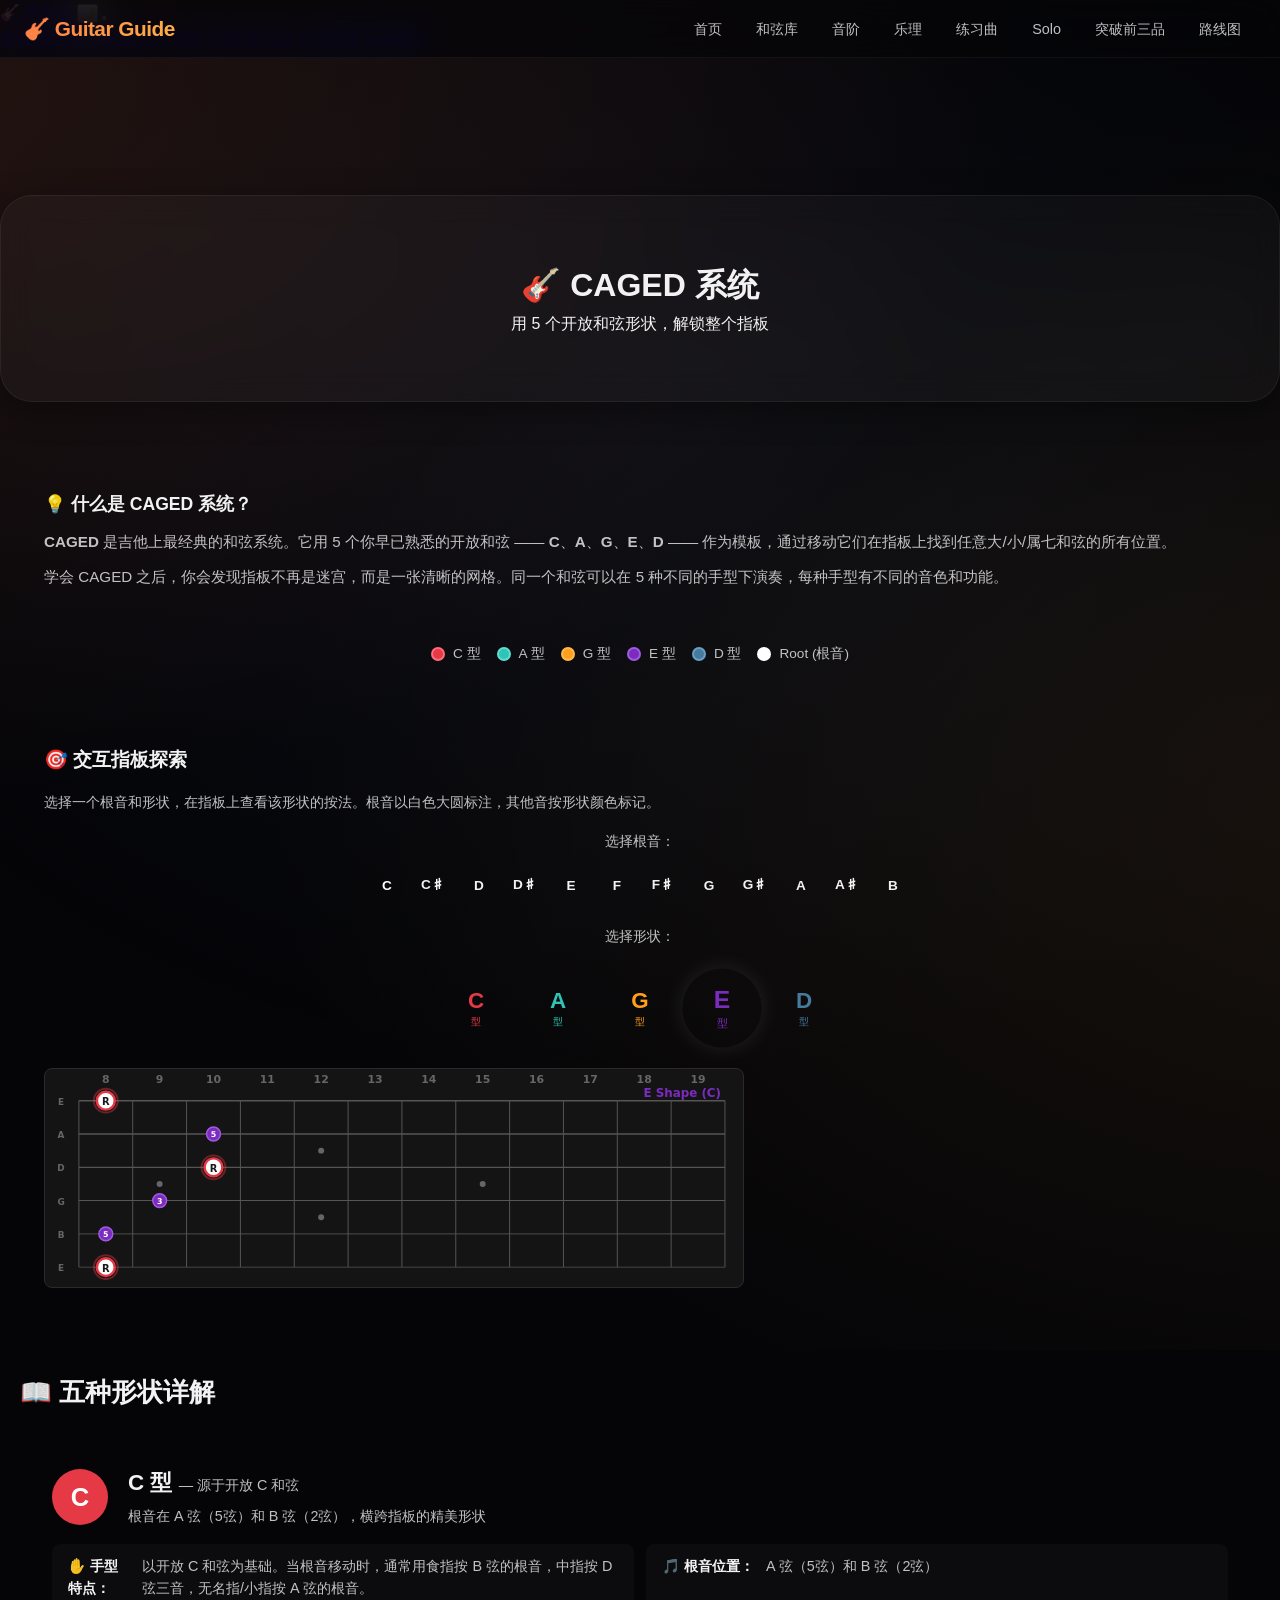
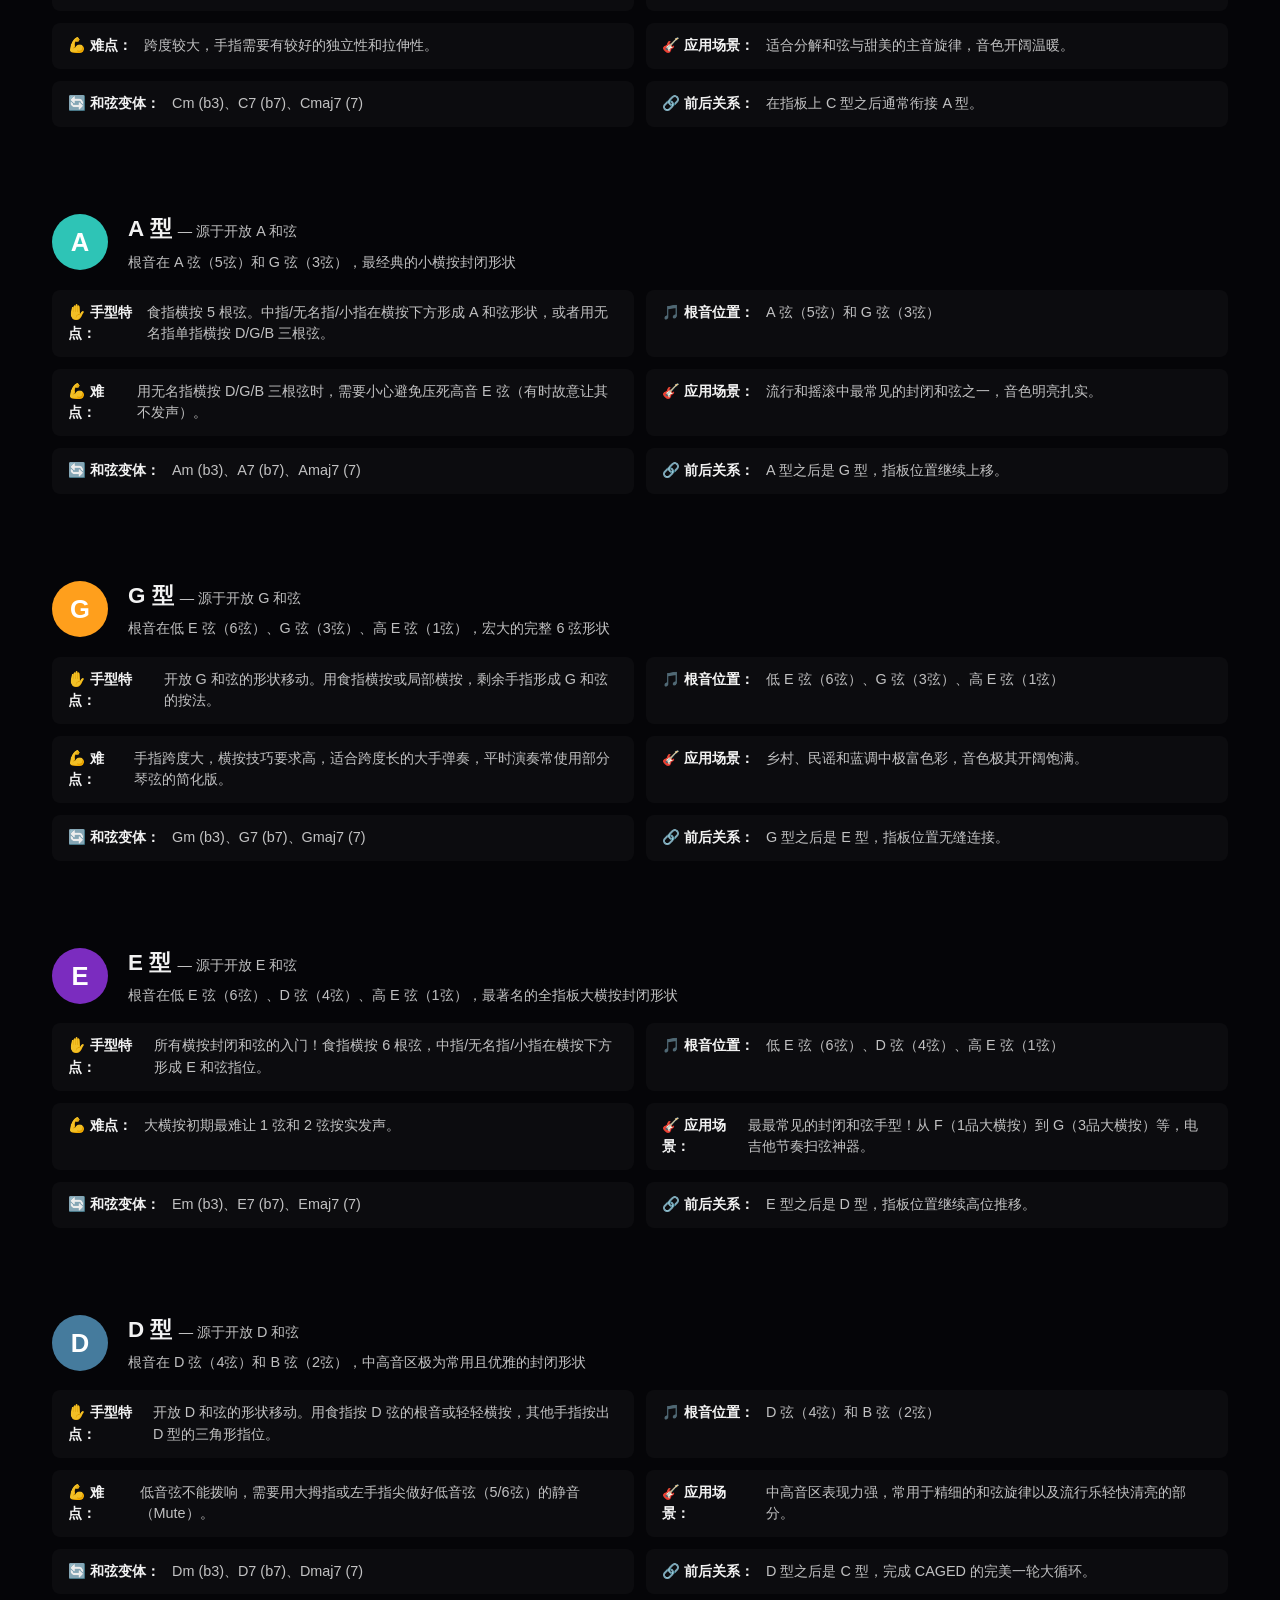
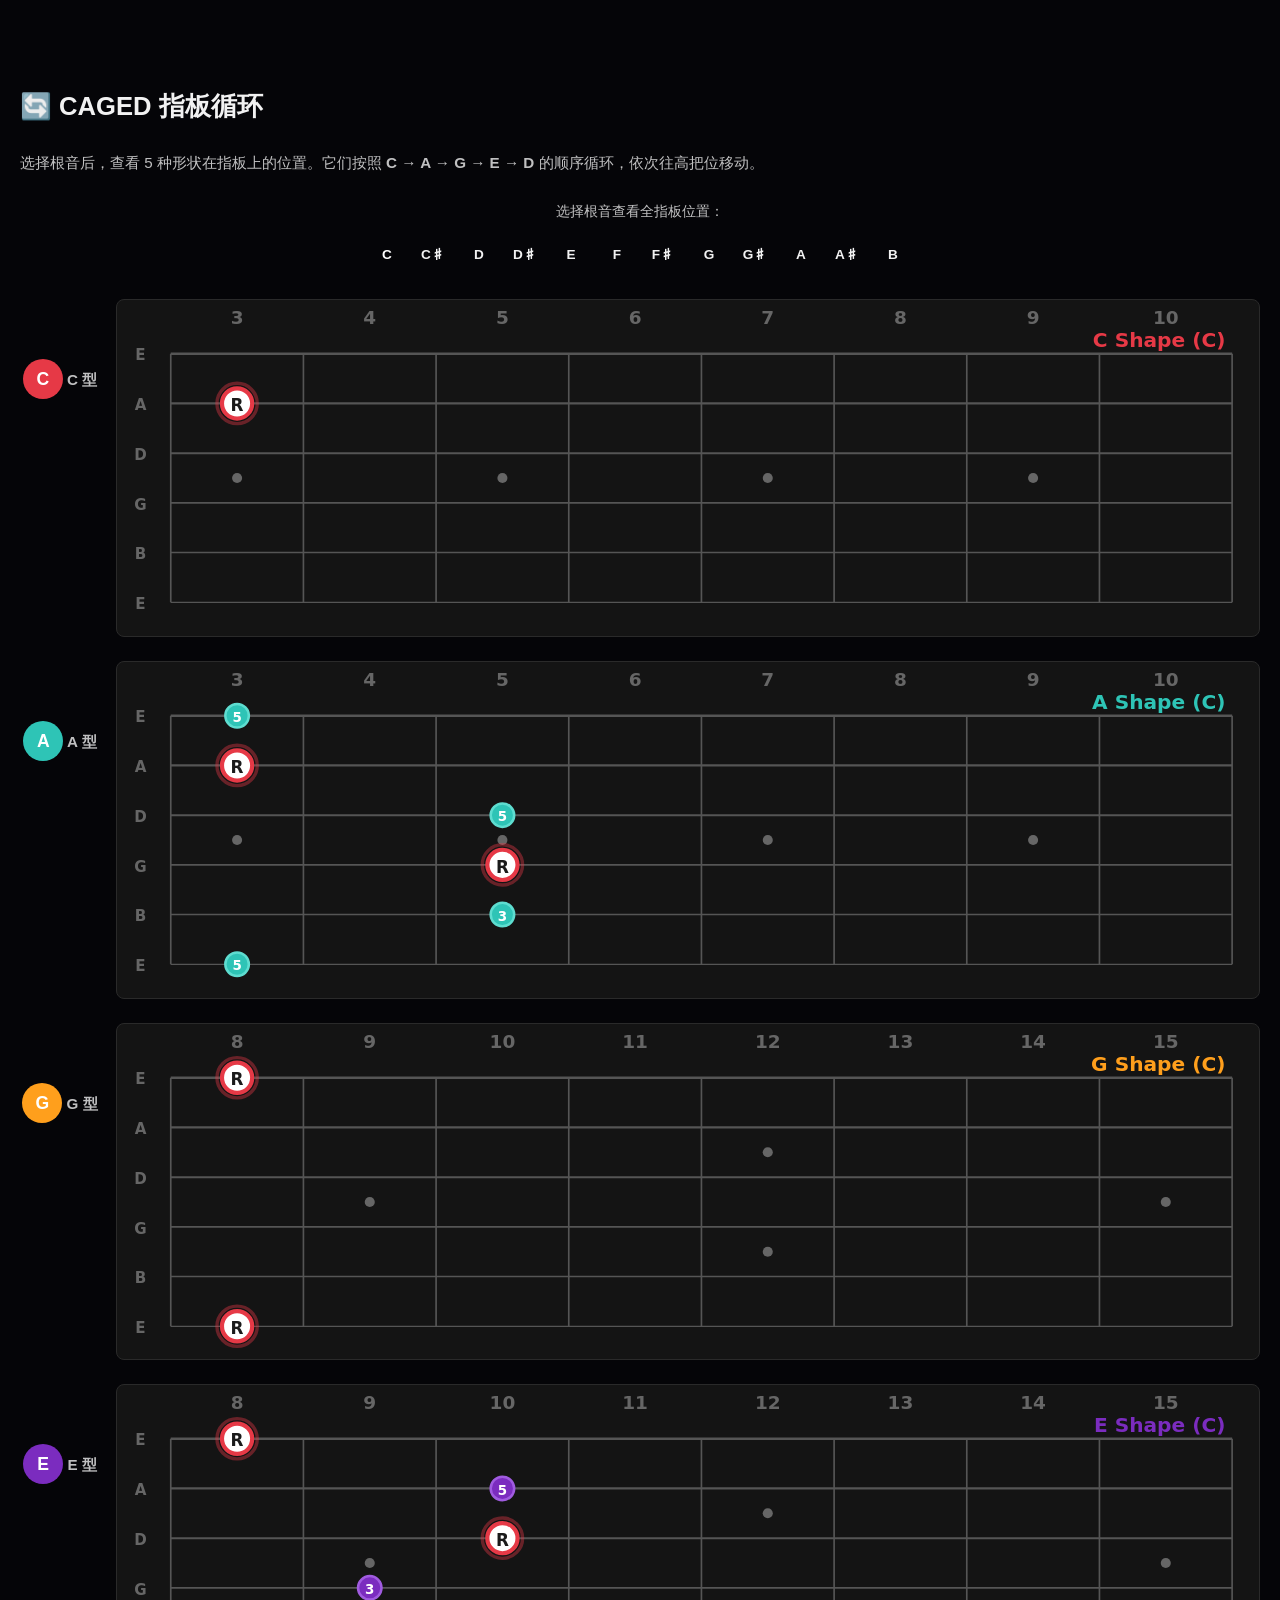
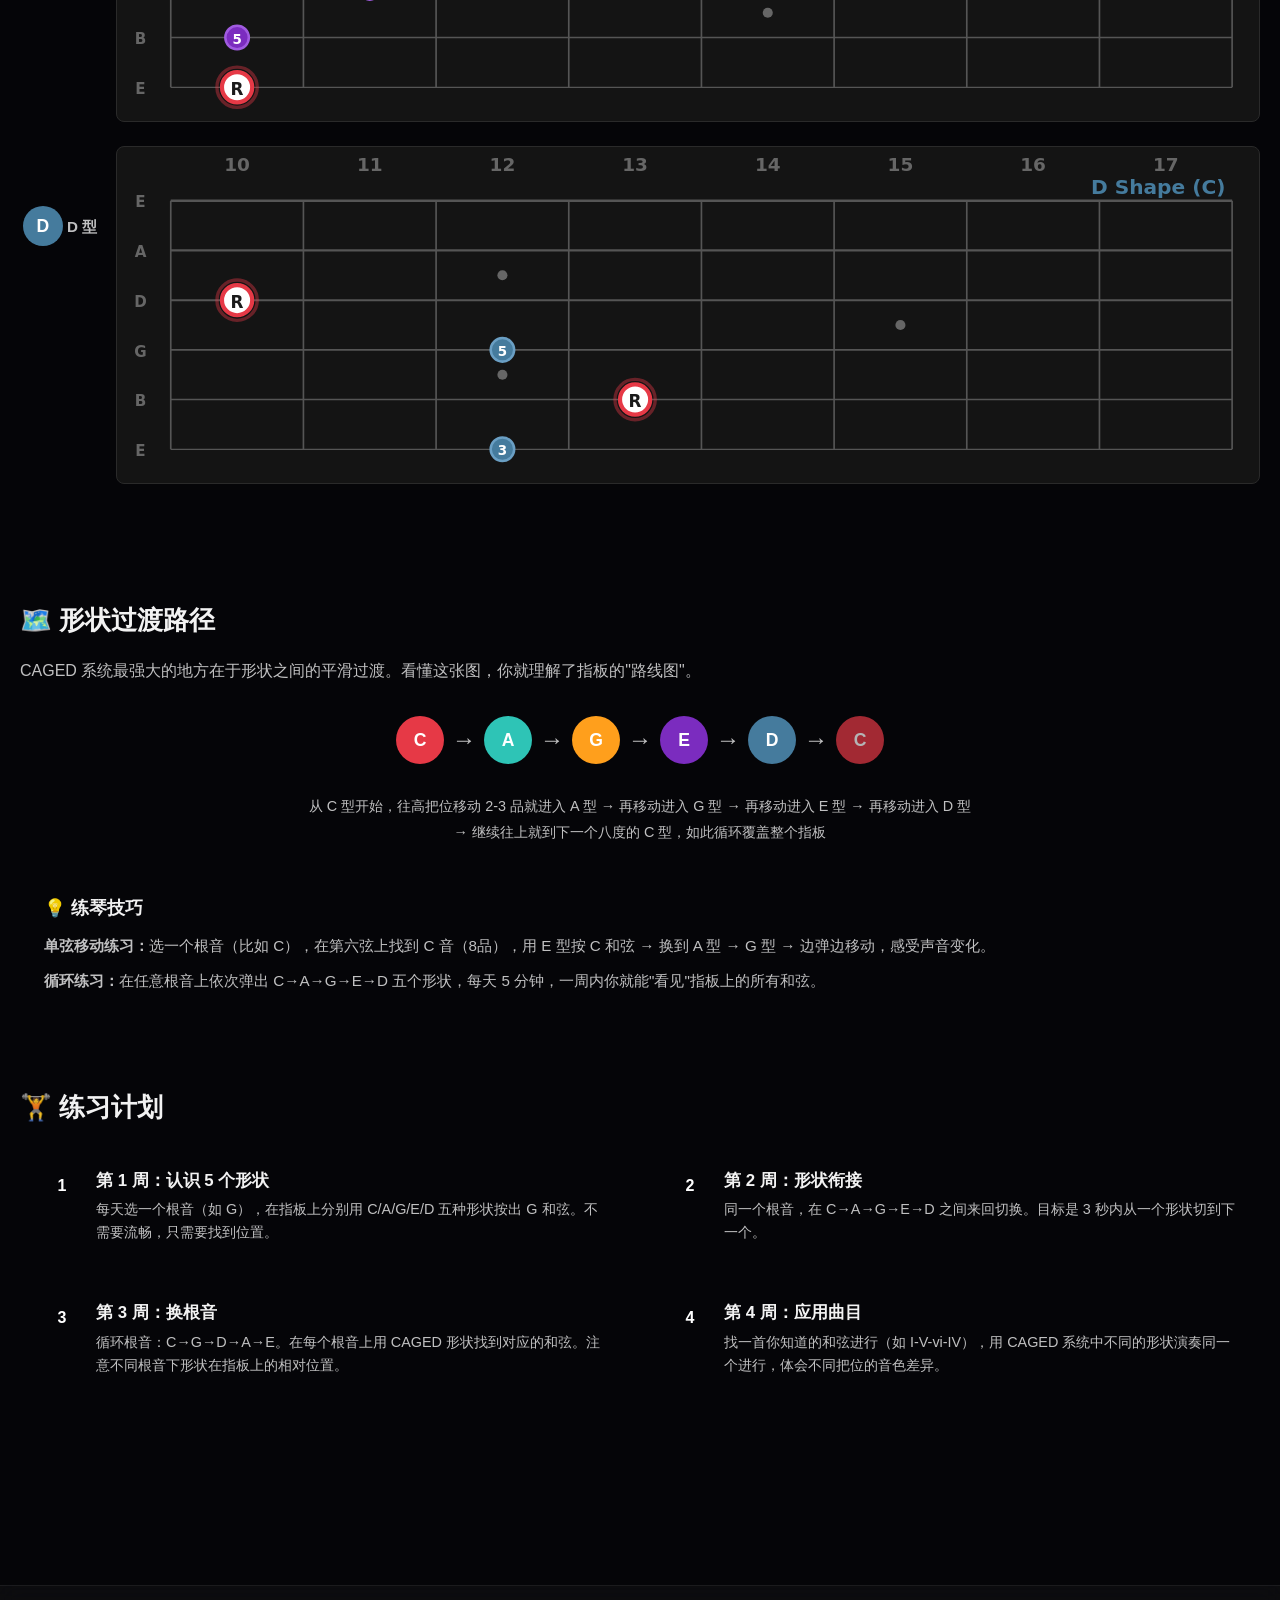
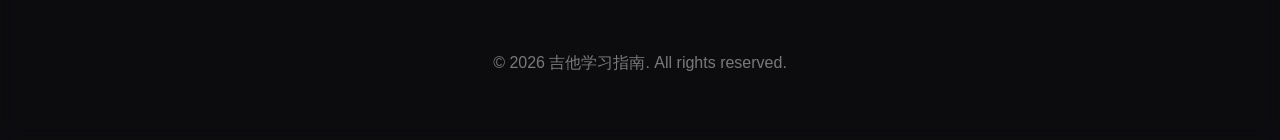
==== commit e6e41778: "Fix fundamentally incorrect root string descriptions for all 5 CAGED shapes on caged.html" ====
--- a/caged.html
+++ b/caged.html
@@ -497,16 +497,16 @@
           <div class="shape-badge-lg" style="background:#e63946;">C</div>
           <div class="shape-header-text">
             <h3>C 型 <span style="font-size:0.9rem;font-weight:400;color:var(--text-secondary);">— 源于开放 C 和弦</span></h3>
-            <p>根音在 A 弦（5弦）和 D 弦（4弦），跨度最大的形状</p>
+            <p>根音在 A 弦（5弦）和 B 弦（2弦），横跨指板的精美形状</p>
           </div>
         </div>
         <ul class="shape-notes">
-          <li><strong>✋ 手型特点：</strong>食指横按 A 弦和 D 弦上的根音位置，中指按 G 弦的第 2 品，无名指和小指做延伸</li>
-          <li><strong>🎵 根音位置：</strong>A 弦（5弦）和 D 弦（4弦）</li>
-          <li><strong>💪 难点：</strong>跨度大，需要手指灵活伸展。初学可省略低音的根音，只按高音部分</li>
-          <li><strong>🎸 应用场景：</strong>适合分解和弦，音色温暖开阔</li>
-          <li><strong>🔄 和弦变体：</strong>Cm (b3)、C7 (b7)、Cmaj7 (7)、Cdim (b3 b5)</li>
-          <li><strong>🔗 前后关系：</strong>在指板上 C 型之后通常衔接 A 型</li>
+          <li><strong>✋ 手型特点：</strong>以开放 C 和弦为基础。当根音移动时，通常用食指按 B 弦的根音，中指按 D 弦三音，无名指/小指按 A 弦的根音。</li>
+          <li><strong>🎵 根音位置：</strong>A 弦（5弦）和 B 弦（2弦）</li>
+          <li><strong>💪 难点：</strong>跨度较大，手指需要有较好的独立性和拉伸性。</li>
+          <li><strong>🎸 应用场景：</strong>适合分解和弦与甜美的主音旋律，音色开阔温暖。</li>
+          <li><strong>🔄 和弦变体：</strong>Cm (b3)、C7 (b7)、Cmaj7 (7)</li>
+          <li><strong>🔗 前后关系：</strong>在指板上 C 型之后通常衔接 A 型。</li>
         </ul>
       </div>
 
@@ -516,16 +516,16 @@
           <div class="shape-badge-lg" style="background:#2ec4b6;">A</div>
           <div class="shape-header-text">
             <h3>A 型 <span style="font-size:0.9rem;font-weight:400;color:var(--text-secondary);">— 源于开放 A 和弦</span></h3>
-            <p>根音在低 E 弦（6弦）和 D 弦（4弦），最常用的小横按形状</p>
+            <p>根音在 A 弦（5弦）和 G 弦（3弦），最经典的小横按封闭形状</p>
           </div>
         </div>
         <ul class="shape-notes">
-          <li><strong>✋ 手型特点：</strong>食指横按 5 根弦，中指/无名指/小指在横按下方形成 A 和弦形状</li>
-          <li><strong>🎵 根音位置：</strong>低 E 弦（6弦）和 D 弦（4弦）</li>
-          <li><strong>💪 难点：</strong>食指横按需要力度，初期容易无名指按不实高 E 弦的第 2 品</li>
-          <li><strong>🎸 应用场景：</strong>流行和摇滚中最常见的封闭和弦（如 F、Bb、B）</li>
-          <li><strong>🔄 和弦变体：</strong>Am (b3)、A7 (b7)、Amaj7 (7)、Adim (b3 b5)</li>
-          <li><strong>🔗 前后关系：</strong>A 型与 G 型相邻，过渡自然</li>
+          <li><strong>✋ 手型特点：</strong>食指横按 5 根弦。中指/无名指/小指在横按下方形成 A 和弦形状，或者用无名指单指横按 D/G/B 三根弦。</li>
+          <li><strong>🎵 根音位置：</strong>A 弦（5弦）和 G 弦（3弦）</li>
+          <li><strong>💪 难点：</strong>用无名指横按 D/G/B 三根弦时，需要小心避免压死高音 E 弦（有时故意让其不发声）。</li>
+          <li><strong>🎸 应用场景：</strong>流行和摇滚中最常见的封闭和弦之一，音色明亮扎实。</li>
+          <li><strong>🔄 和弦变体：</strong>Am (b3)、A7 (b7)、Amaj7 (7)</li>
+          <li><strong>🔗 前后关系：</strong>A 型之后是 G 型，指板位置继续上移。</li>
         </ul>
       </div>
 
@@ -535,16 +535,16 @@
           <div class="shape-badge-lg" style="background:#ff9f1c;">G</div>
           <div class="shape-header-text">
             <h3>G 型 <span style="font-size:0.9rem;font-weight:400;color:var(--text-secondary);">— 源于开放 G 和弦</span></h3>
-            <p>根音在低 E 弦（6弦）、A 弦（5弦）、高 E 弦（1弦），完整的 6 弦形状</p>
+            <p>根音在低 E 弦（6弦）、G 弦（3弦）、高 E 弦（1弦），宏大的完整 6 弦形状</p>
           </div>
         </div>
         <ul class="shape-notes">
-          <li><strong>✋ 手型特点：</strong>开放 G 和弦的形状移位，食指横按后剩余手指形成 G 手指排列</li>
-          <li><strong>🎵 根音位置：</strong>低 E 弦（6弦）、A 弦（5弦）、高 E 弦（1弦）</li>
-          <li><strong>💪 难点：</strong>手指跨度大，横按范围宽，适合手指长的演奏者</li>
-          <li><strong>🎸 应用场景：</strong>乡村和民谣风格中常见，音色明亮饱满</li>
+          <li><strong>✋ 手型特点：</strong>开放 G 和弦的形状移动。用食指横按或局部横按，剩余手指形成 G 和弦的按法。</li>
+          <li><strong>🎵 根音位置：</strong>低 E 弦（6弦）、G 弦（3弦）、高 E 弦（1弦）</li>
+          <li><strong>💪 难点：</strong>手指跨度大，横按技巧要求高，适合跨度长的大手弹奏，平时演奏常使用部分琴弦的简化版。</li>
+          <li><strong>🎸 应用场景：</strong>乡村、民谣和蓝调中极富色彩，音色极其开阔饱满。</li>
           <li><strong>🔄 和弦变体：</strong>Gm (b3)、G7 (b7)、Gmaj7 (7)</li>
-          <li><strong>🔗 前后关系：</strong>G 型之后是 E 型，指板往高把位移动</li>
+          <li><strong>🔗 前后关系：</strong>G 型之后是 E 型，指板位置无缝连接。</li>
         </ul>
       </div>
 
@@ -554,16 +554,16 @@
           <div class="shape-badge-lg" style="background:#7b2cbf;">E</div>
           <div class="shape-header-text">
             <h3>E 型 <span style="font-size:0.9rem;font-weight:400;color:var(--text-secondary);">— 源于开放 E 和弦</span></h3>
-            <p>根音在低 E 弦（6弦）和高 E 弦（1弦），最知名的封闭和弦形状</p>
+            <p>根音在低 E 弦（6弦）、D 弦（4弦）、高 E 弦（1弦），最著名的全指板大横按封闭形状</p>
           </div>
         </div>
         <ul class="shape-notes">
-          <li><strong>✋ 手型特点：</strong>所有封闭和弦的入门！食指横按，中指/无名指/小指按 5/4/3 弦</li>
-          <li><strong>🎵 根音位置：</strong>低 E 弦（6弦）和高 E 弦（1弦）</li>
-          <li><strong>💪 难点：</strong>横按初期最难，但也是最先掌握的封闭和弦形状</li>
-          <li><strong>🎸 应用场景：</strong>最最常见的封闭和弦！从 F（1品）到 Bb（6品）到任何你按的</li>
-          <li><strong>🔄 和弦变体：</strong>Em (b3)、E7 (b7)、Emaj7 (7)、Edim (b3 b5)</li>
-          <li><strong>🔗 前后关系：</strong>E 型之后是 D 型</li>
+          <li><strong>✋ 手型特点：</strong>所有横按封闭和弦的入门！食指横按 6 根弦，中指/无名指/小指在横按下方形成 E 和弦指位。</li>
+          <li><strong>🎵 根音位置：</strong>低 E 弦（6弦）、D 弦（4弦）、高 E 弦（1弦）</li>
+          <li><strong>💪 难点：</strong>大横按初期最难让 1 弦和 2 弦按实发声。</li>
+          <li><strong>🎸 应用场景：</strong>最最常见的封闭和弦手型！从 F（1品大横按）到 G（3品大横按）等，电吉他节奏扫弦神器。</li>
+          <li><strong>🔄 和弦变体：</strong>Em (b3)、E7 (b7)、Emaj7 (7)</li>
+          <li><strong>🔗 前后关系：</strong>E 型之后是 D 型，指板位置继续高位推移。</li>
         </ul>
       </div>
 
@@ -573,16 +573,16 @@
           <div class="shape-badge-lg" style="background:#457b9d;">D</div>
           <div class="shape-header-text">
             <h3>D 型 <span style="font-size:0.9rem;font-weight:400;color:var(--text-secondary);">— 源于开放 D 和弦</span></h3>
-            <p>根音在 A 弦（5弦）和高 E 弦（1弦），高音区最常用的形状</p>
+            <p>根音在 D 弦（4弦）和 B 弦（2弦），中高音区极为常用且优雅的封闭形状</p>
           </div>
         </div>
         <ul class="shape-notes">
-          <li><strong>✋ 手型特点：</strong>只按高 4 根弦，通常用食指横按根音 + 中/无名/小指形成 D 形状</li>
-          <li><strong>🎵 根音位置：</strong>A 弦（5弦）和高 E 弦（1弦）</li>
-          <li><strong>💪 难点：</strong>高把位品距窄，手指容易碰到相邻弦</li>
-          <li><strong>🎸 应用场景：</strong>高音区伴奏、爵士 voicing、pop 吉他高音色彩</li>
+          <li><strong>✋ 手型特点：</strong>开放 D 和弦的形状移动。用食指按 D 弦的根音或轻轻横按，其他手指按出 D 型的三角形指位。</li>
+          <li><strong>🎵 根音位置：</strong>D 弦（4弦）和 B 弦（2弦）</li>
+          <li><strong>💪 难点：</strong>低音弦不能拨响，需要用大拇指或左手指尖做好低音弦（5/6弦）的静音（Mute）。</li>
+          <li><strong>🎸 应用场景：</strong>中高音区表现力强，常用于精细的和弦旋律以及流行乐轻快清亮的部分。</li>
           <li><strong>🔄 和弦变体：</strong>Dm (b3)、D7 (b7)、Dmaj7 (7)</li>
-          <li><strong>🔗 前后关系：</strong>D 型之后回到 C 型，完成指板循环</li>
+          <li><strong>🔗 前后关系：</strong>D 型之后是 C 型，完成 CAGED 的完美一轮大循环。</li>
         </ul>
       </div>
     </section>
--- a/css/style.css
+++ b/css/style.css
@@ -168,20 +168,23 @@
 .page-content {
   max-width: 1600px;
   margin: 0 auto;
-  padding: calc(80px + var(--space-xl)) var(--space-md) var(--space-xl);
+  padding: calc(80px + var(--space-xl)) 0 var(--space-xl);
 }
 
 /* ─── Page Header - Glass Card ─── */
 .page-header {
   text-align: center;
   margin-bottom: var(--space-xl);
-  padding: var(--space-xl);
+  padding: var(--space-xl) 2rem;
   background: var(--glass-bg);
   backdrop-filter: blur(16px);
   -webkit-backdrop-filter: blur(16px);
   border: 1px solid var(--glass-border);
   border-radius: var(--radius-xl);
   box-shadow: var(--glass-shadow);
+  max-width: 1600px;
+  margin-left: auto;
+  margin-right: auto;
 }
 
 .section-tag {
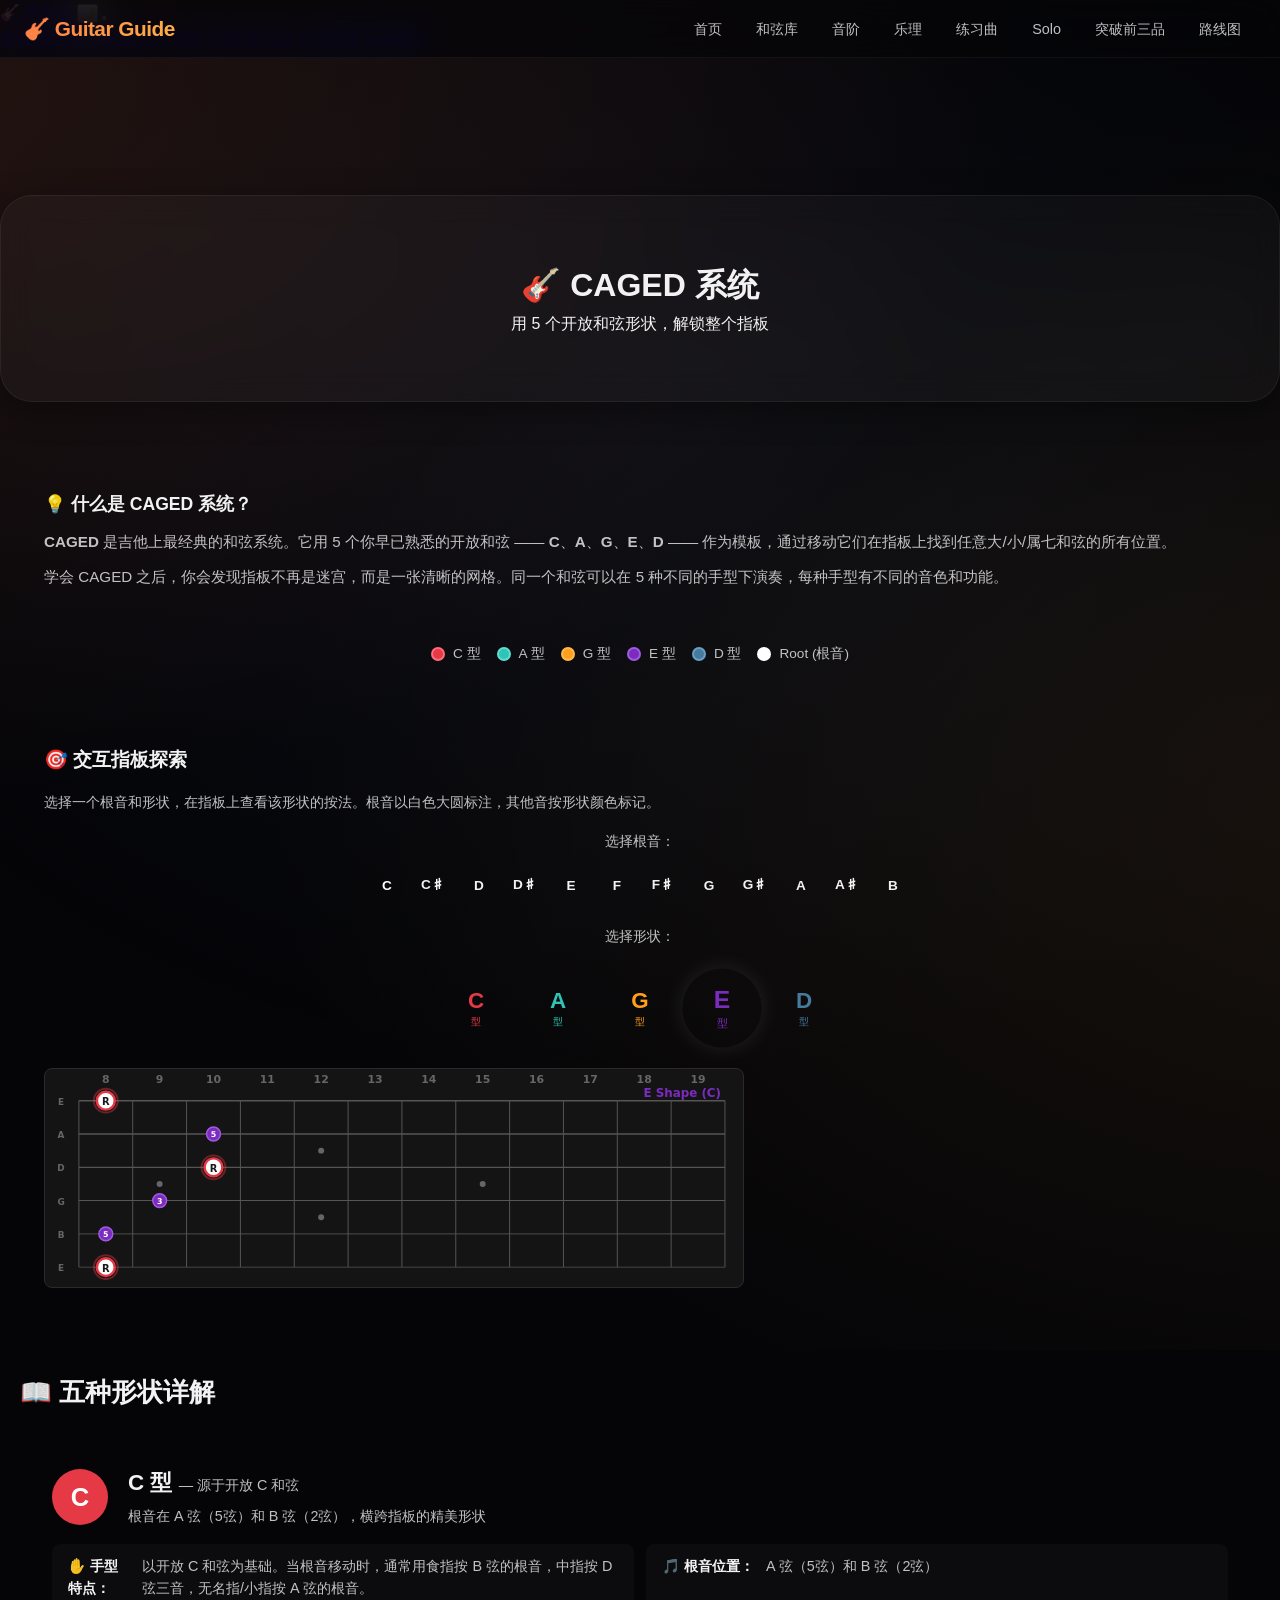
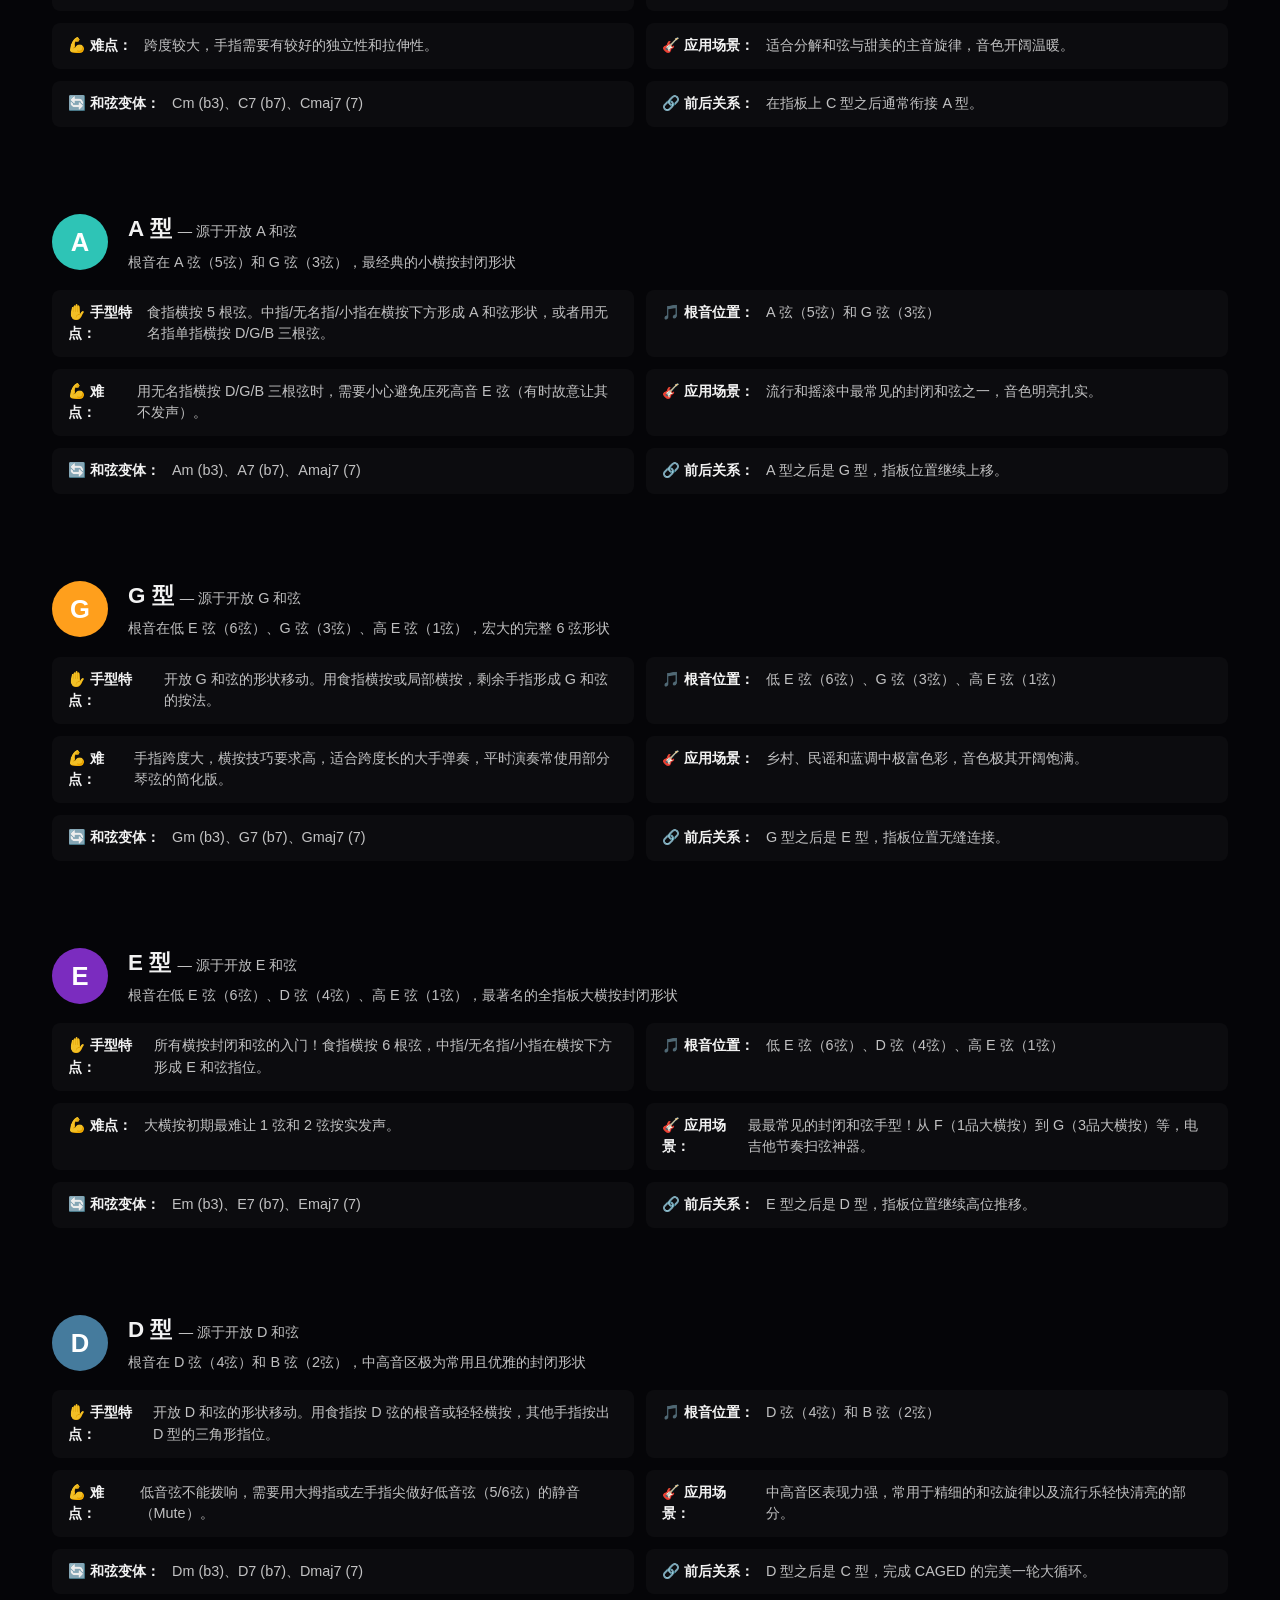
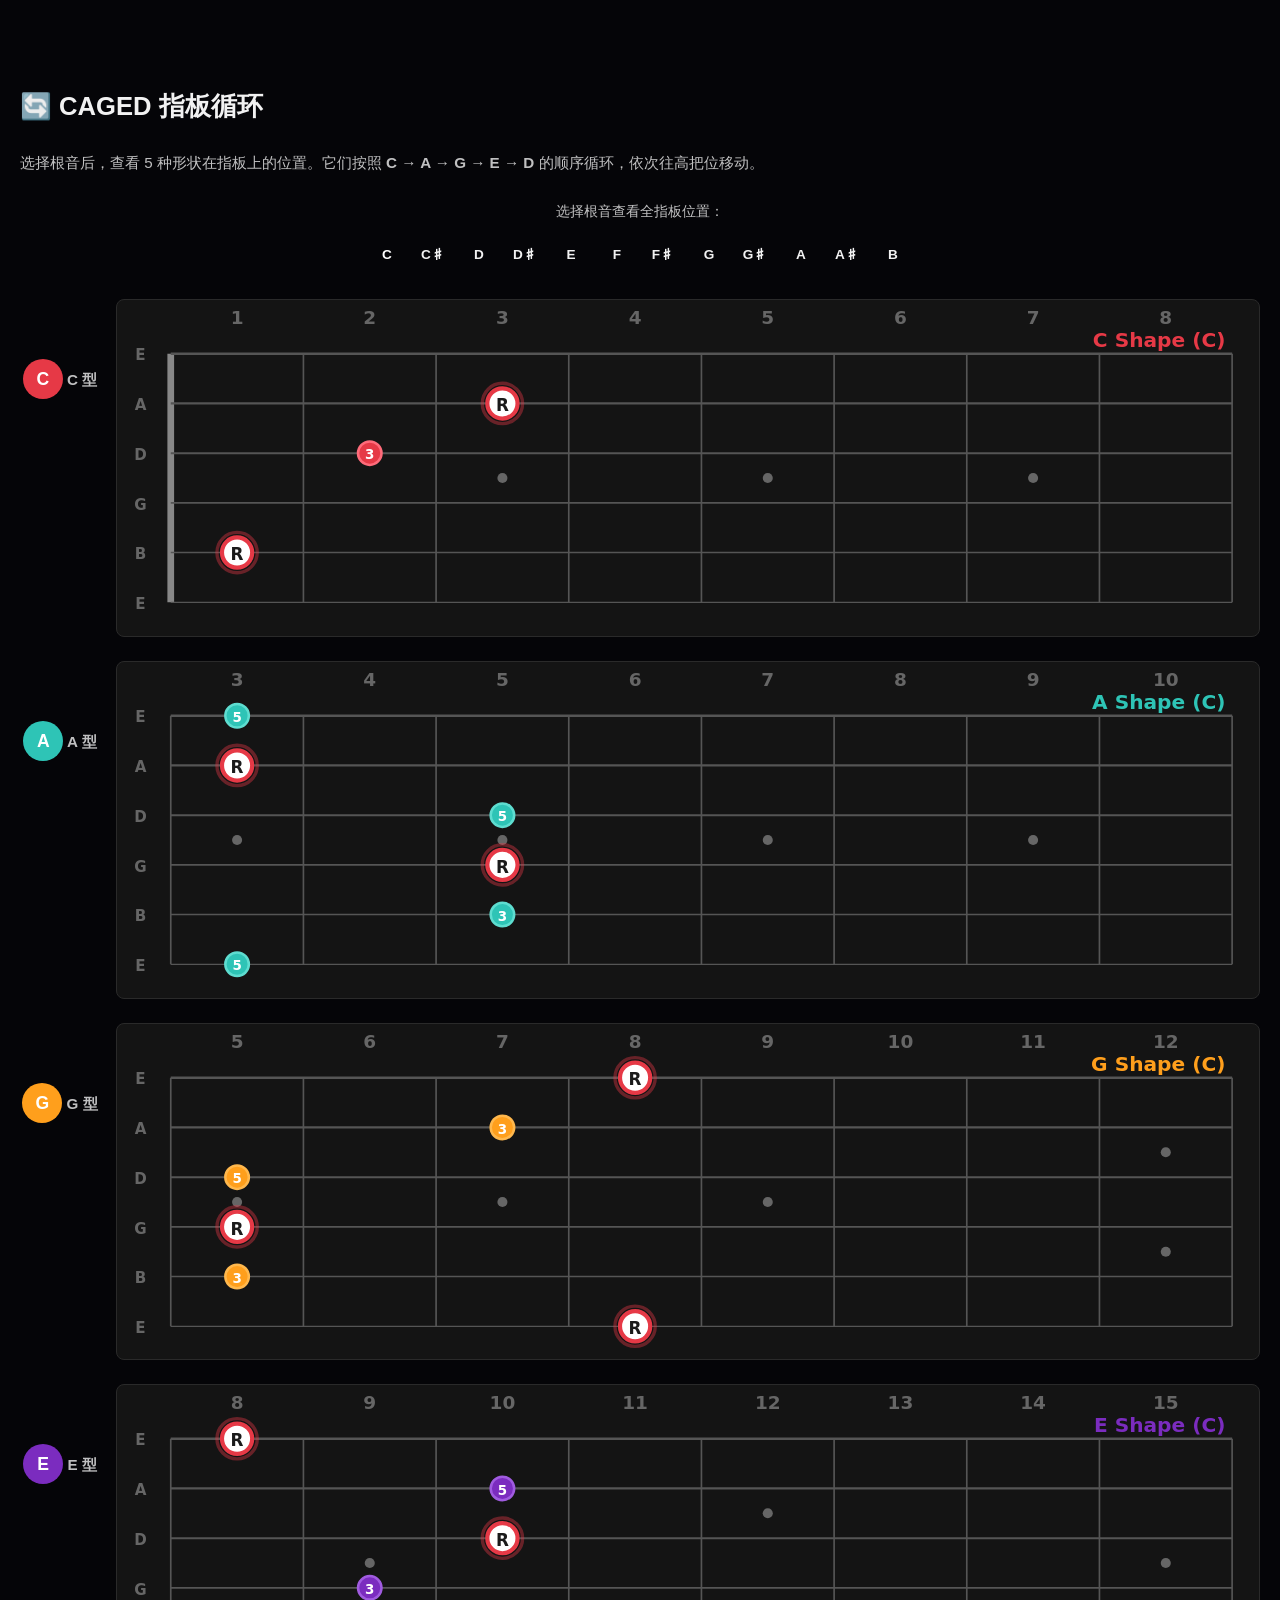
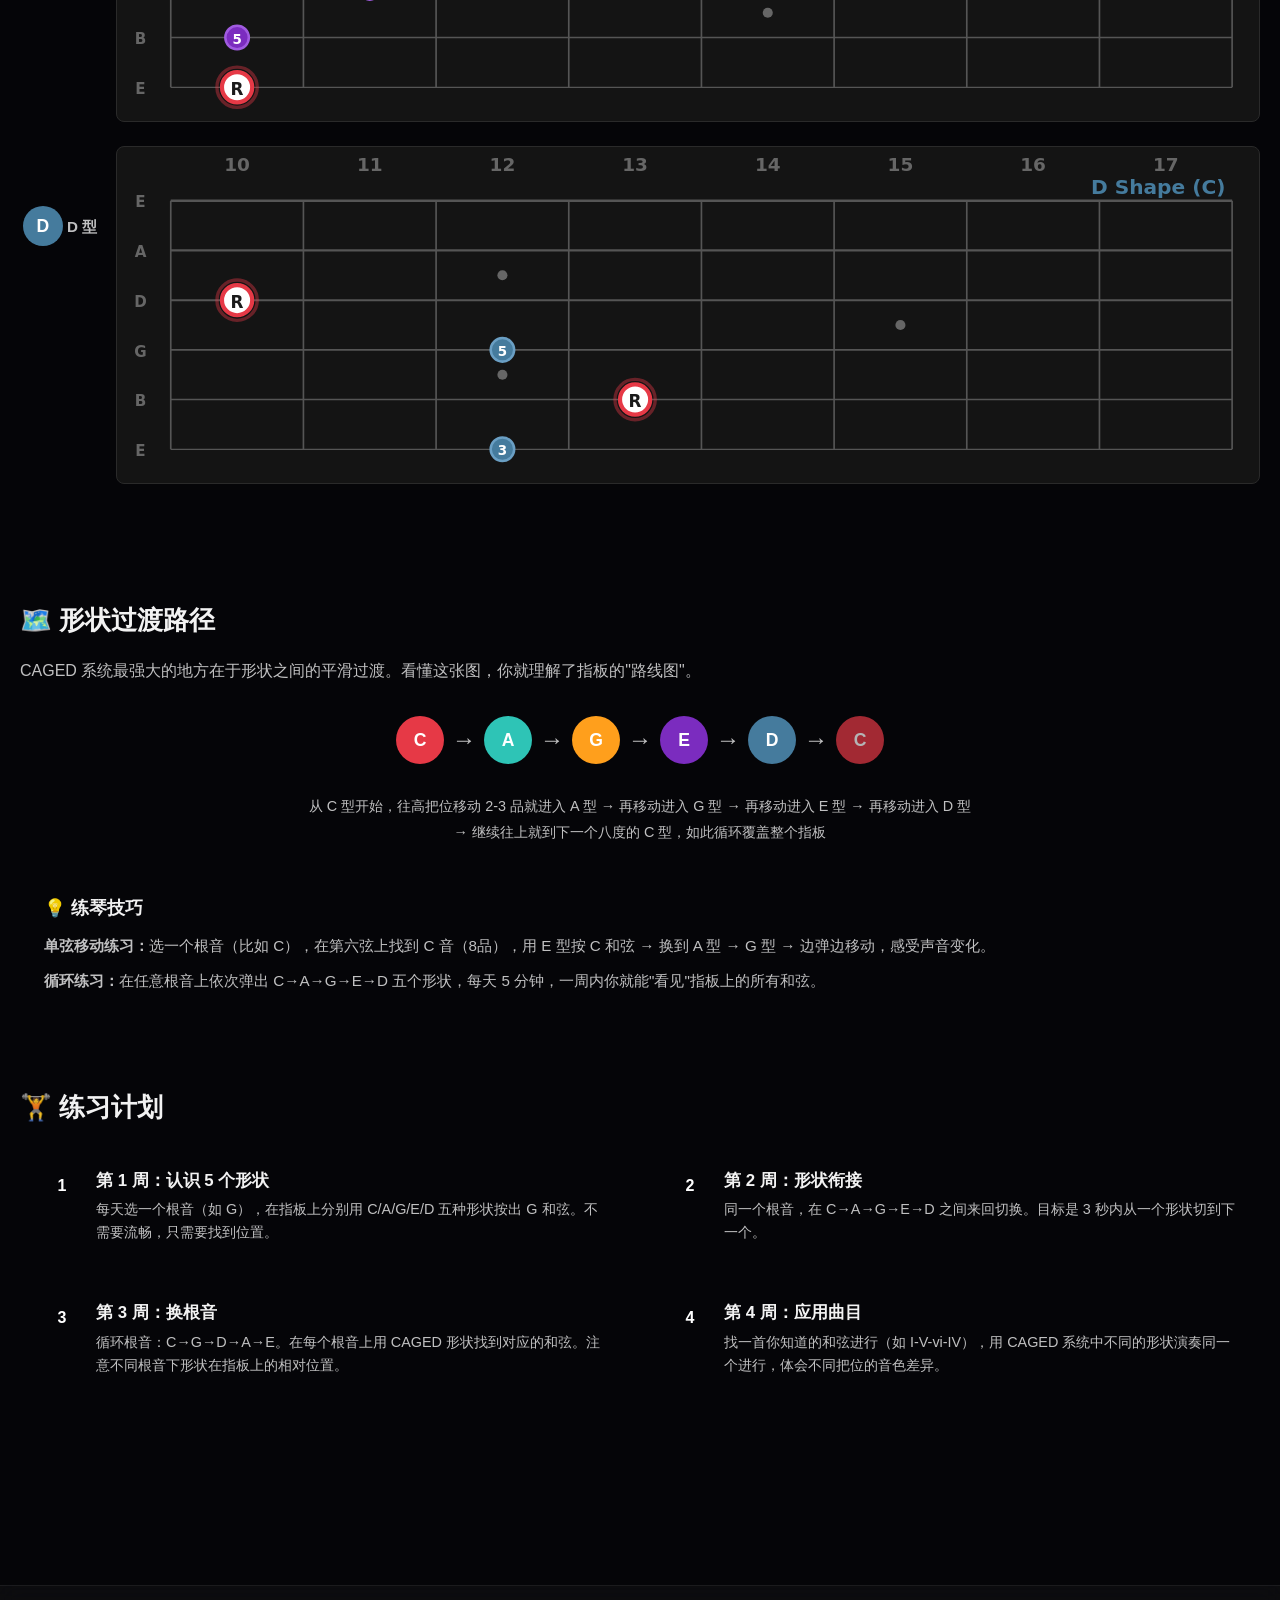
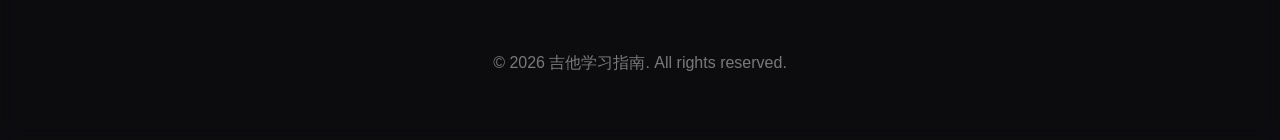
==== commit 567dfc83: "Fix dynamic startFret bounds issue where G-shape A,B and E-shape E chords had notes filtered out" ====
--- a/caged.html
+++ b/caged.html
@@ -753,7 +753,14 @@
         var rootIdx = ALL_NOTES.indexOf(currentRoot);
         var openIdx = ALL_NOTES.indexOf(openNote);
         var rootFret = (rootIdx - openIdx + 12) % 12;
-        var startFret = rootFret === 0 ? 1 : rootFret;
+        
+        // Calculate minimum fret of the shape to determine starting fret
+        var minFret = rootFret;
+        shapeDef.shape.forEach(function(p) {
+          var fret = rootFret + p[1];
+          if (fret < minFret) minFret = fret;
+        });
+        var startFret = Math.max(0, minFret);
 
         window.renderFretboard(fbEl, {
           numFrets: 12,
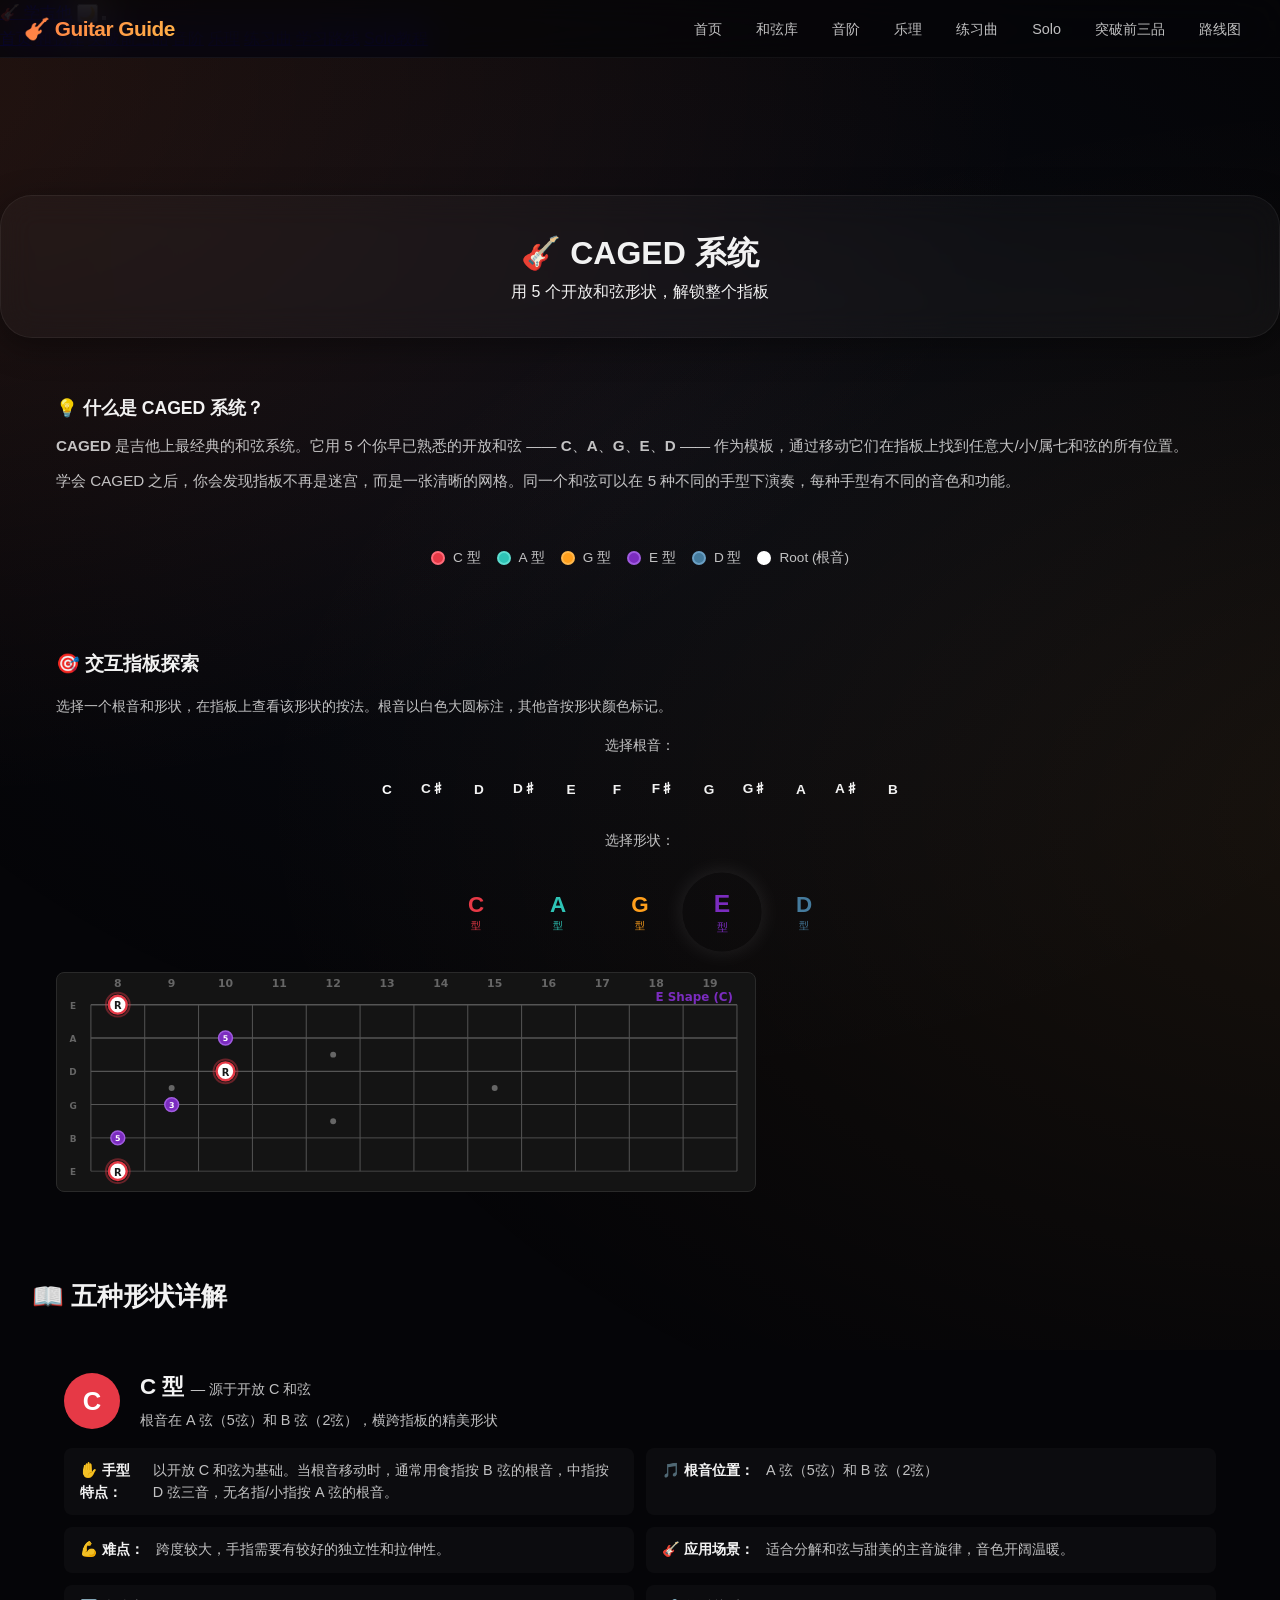
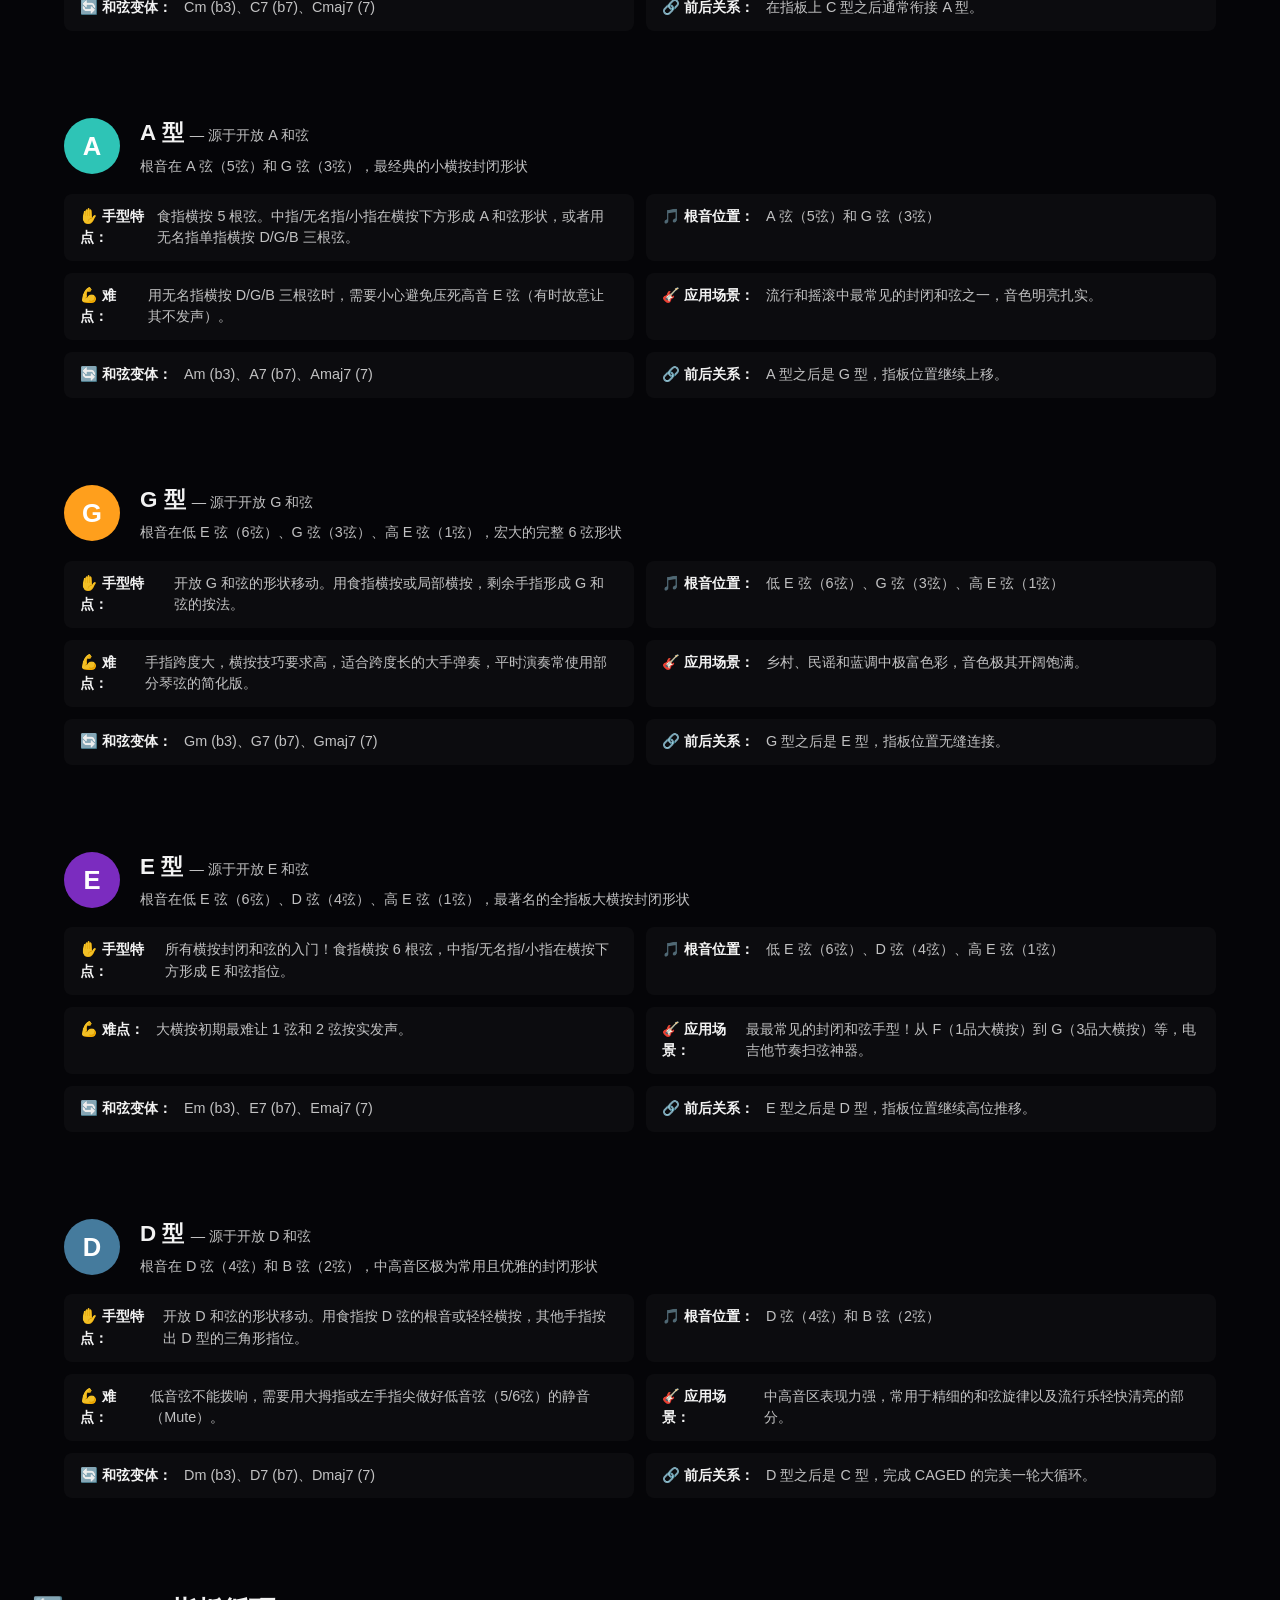
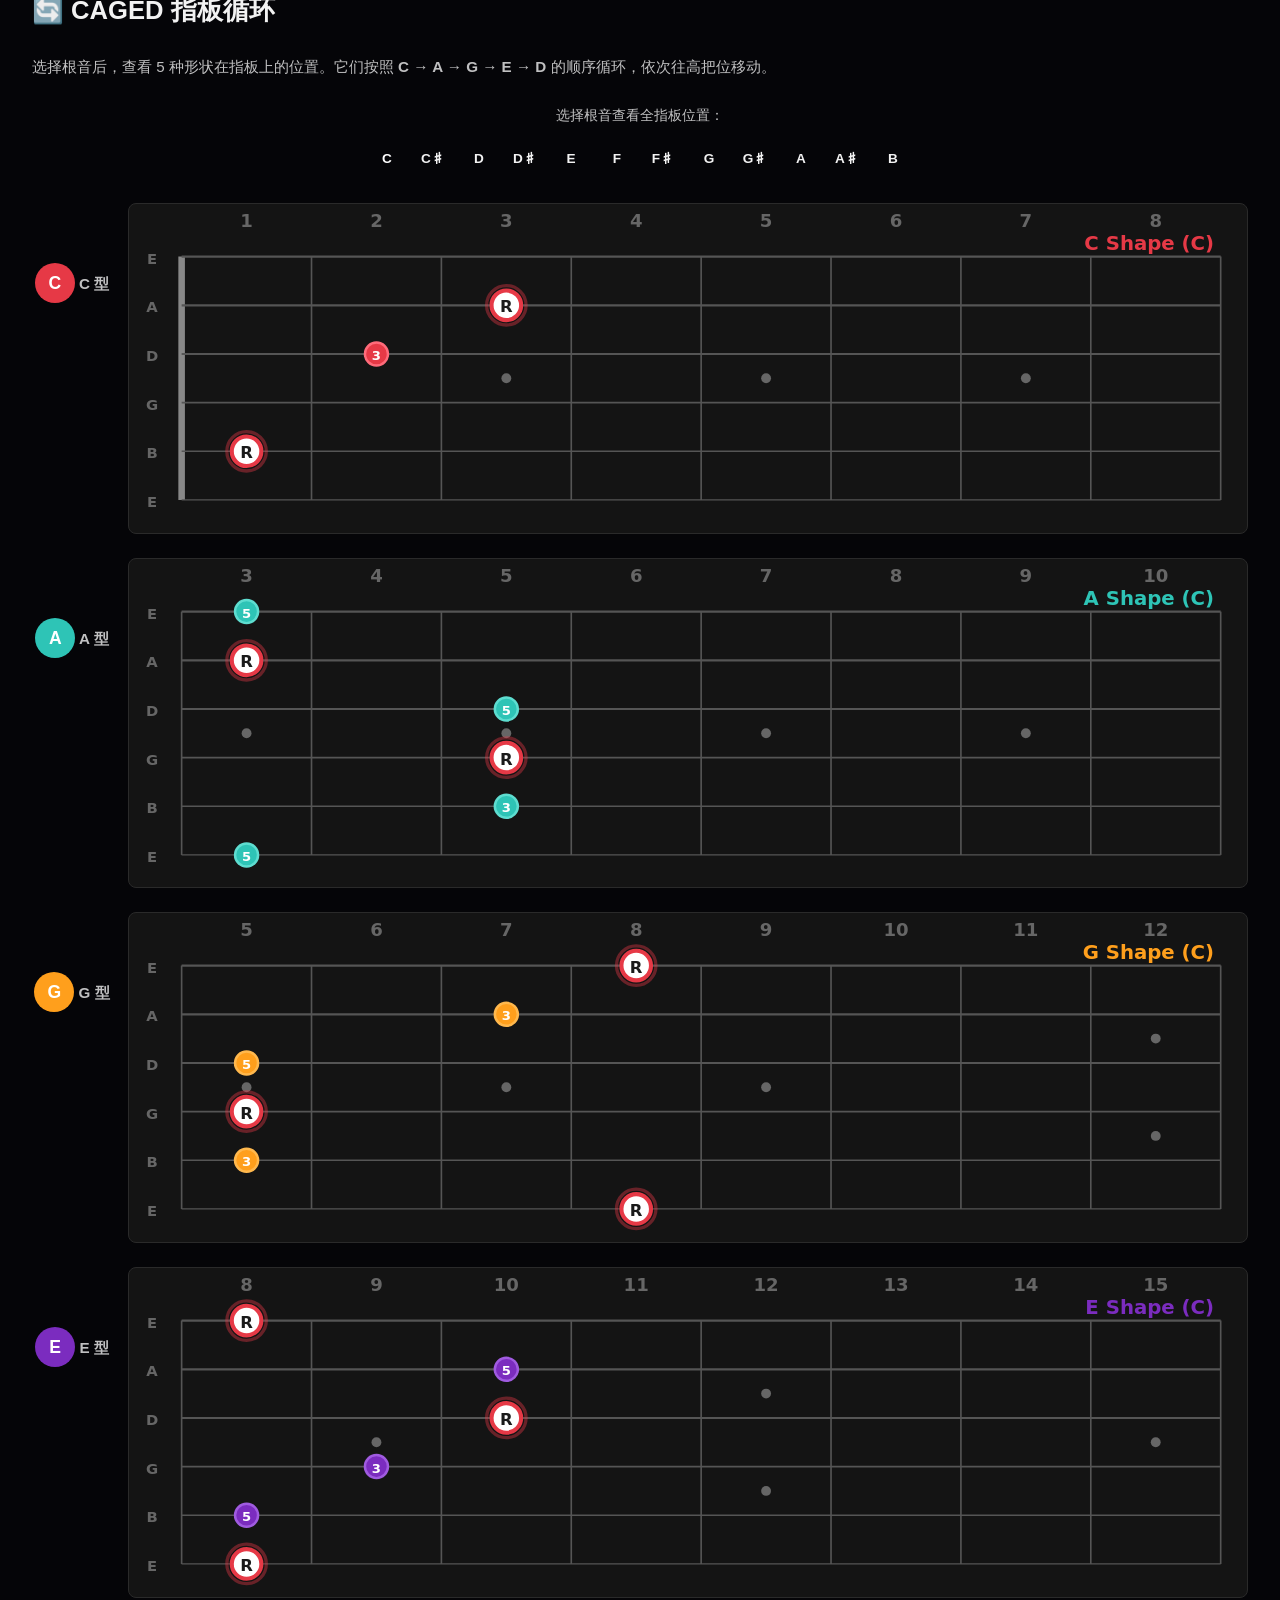
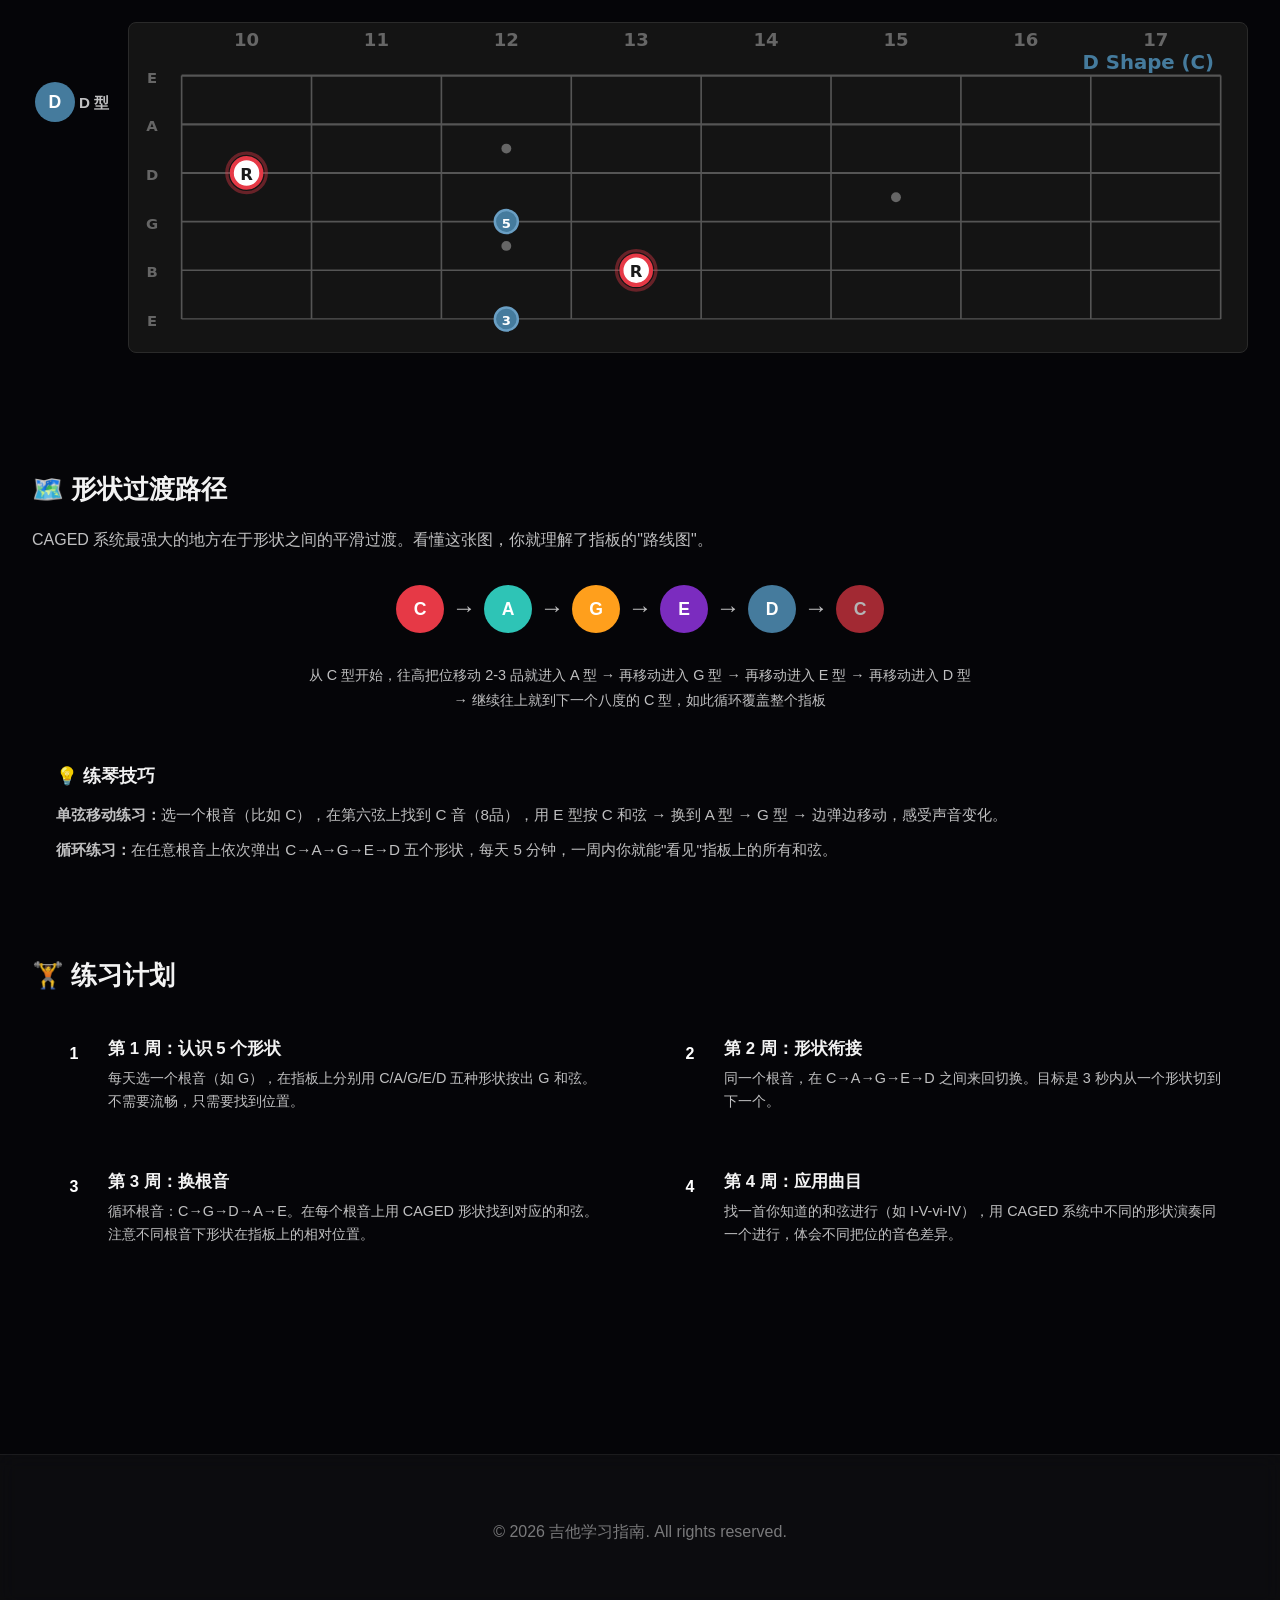
==== commit 1275aa6e: "fix: 统一 banner 高度和内边距 - style.css: page-header padding 4rem→2rem, margin-bottom 4rem→2rem（降低 banner " ====
--- a/caged.html
+++ b/caged.html
@@ -10,9 +10,9 @@
 
     /* Intro section */
     .caged-intro {
-      max-width: var(--max-width);
+      max-width: 1600px;
       margin: 0 auto;
-      padding: 0 20px 40px;
+      padding: 0 2rem 2.5rem;
     }
 
     .caged-intro h2 {
@@ -125,9 +125,9 @@
 
     /* Fretboard container */
     .fretboard-display {
-      max-width: var(--max-width);
+      max-width: 1600px;
       margin: 0 auto;
-      padding: 0 20px 40px;
+      padding: 0 2rem 2.5rem;
     }
 
     .fretboard-display .fb-card {
@@ -158,9 +158,9 @@
 
     /* All positions overview */
     .caged-overview {
-      max-width: var(--max-width);
+      max-width: 1600px;
       margin: 0 auto;
-      padding: 0 20px 60px;
+      padding: 0 2rem 3.75rem;
     }
 
     .caged-overview h2 {
@@ -212,9 +212,9 @@
 
     /* Practice section */
     .practice-tips {
-      max-width: var(--max-width);
+      max-width: 1600px;
       margin: 0 auto;
-      padding: 0 20px 60px;
+      padding: 0 2rem 3.75rem;
     }
 
     .practice-tips h2 {
@@ -296,9 +296,9 @@
 
     /* Shape detail card */
     .shape-detail {
-      max-width: var(--max-width);
+      max-width: 1600px;
       margin: 0 auto;
-      padding: 0 20px 40px;
+      padding: 0 2rem 2.5rem;
     }
 
     .shape-detail-card {
--- a/css/style.css
+++ b/css/style.css
@@ -174,8 +174,8 @@
 /* ─── Page Header - Glass Card ─── */
 .page-header {
   text-align: center;
-  margin-bottom: var(--space-xl);
-  padding: var(--space-xl) 2rem;
+  margin-bottom: 2rem;
+  padding: 2rem 2rem;
   background: var(--glass-bg);
   backdrop-filter: blur(16px);
   -webkit-backdrop-filter: blur(16px);
@@ -320,7 +320,8 @@
   background: transparent;
   border: 1px solid transparent;
   border-radius: var(--radius-lg);
-  color: var(--text-muted);
+  color: var(--text-secondary);
+  font-size: 0.9rem;
   font-weight: 500;
   cursor: pointer;
   transition: var(--transition-normal);
@@ -328,13 +329,13 @@
 
 .filter-tab:hover {
   background: var(--glass-bg-light);
-  color: var(--text-secondary);
+  color: var(--text-primary);
 }
 
 .filter-tab.active {
-  background: var(--glass-bg-hover);
-  border-color: var(--glass-border-light);
-  color: var(--text-accent);
+  background: var(--gradient-primary);
+  border-color: transparent;
+  color: #000;
 }
 
 /* ─── Grids ─── */
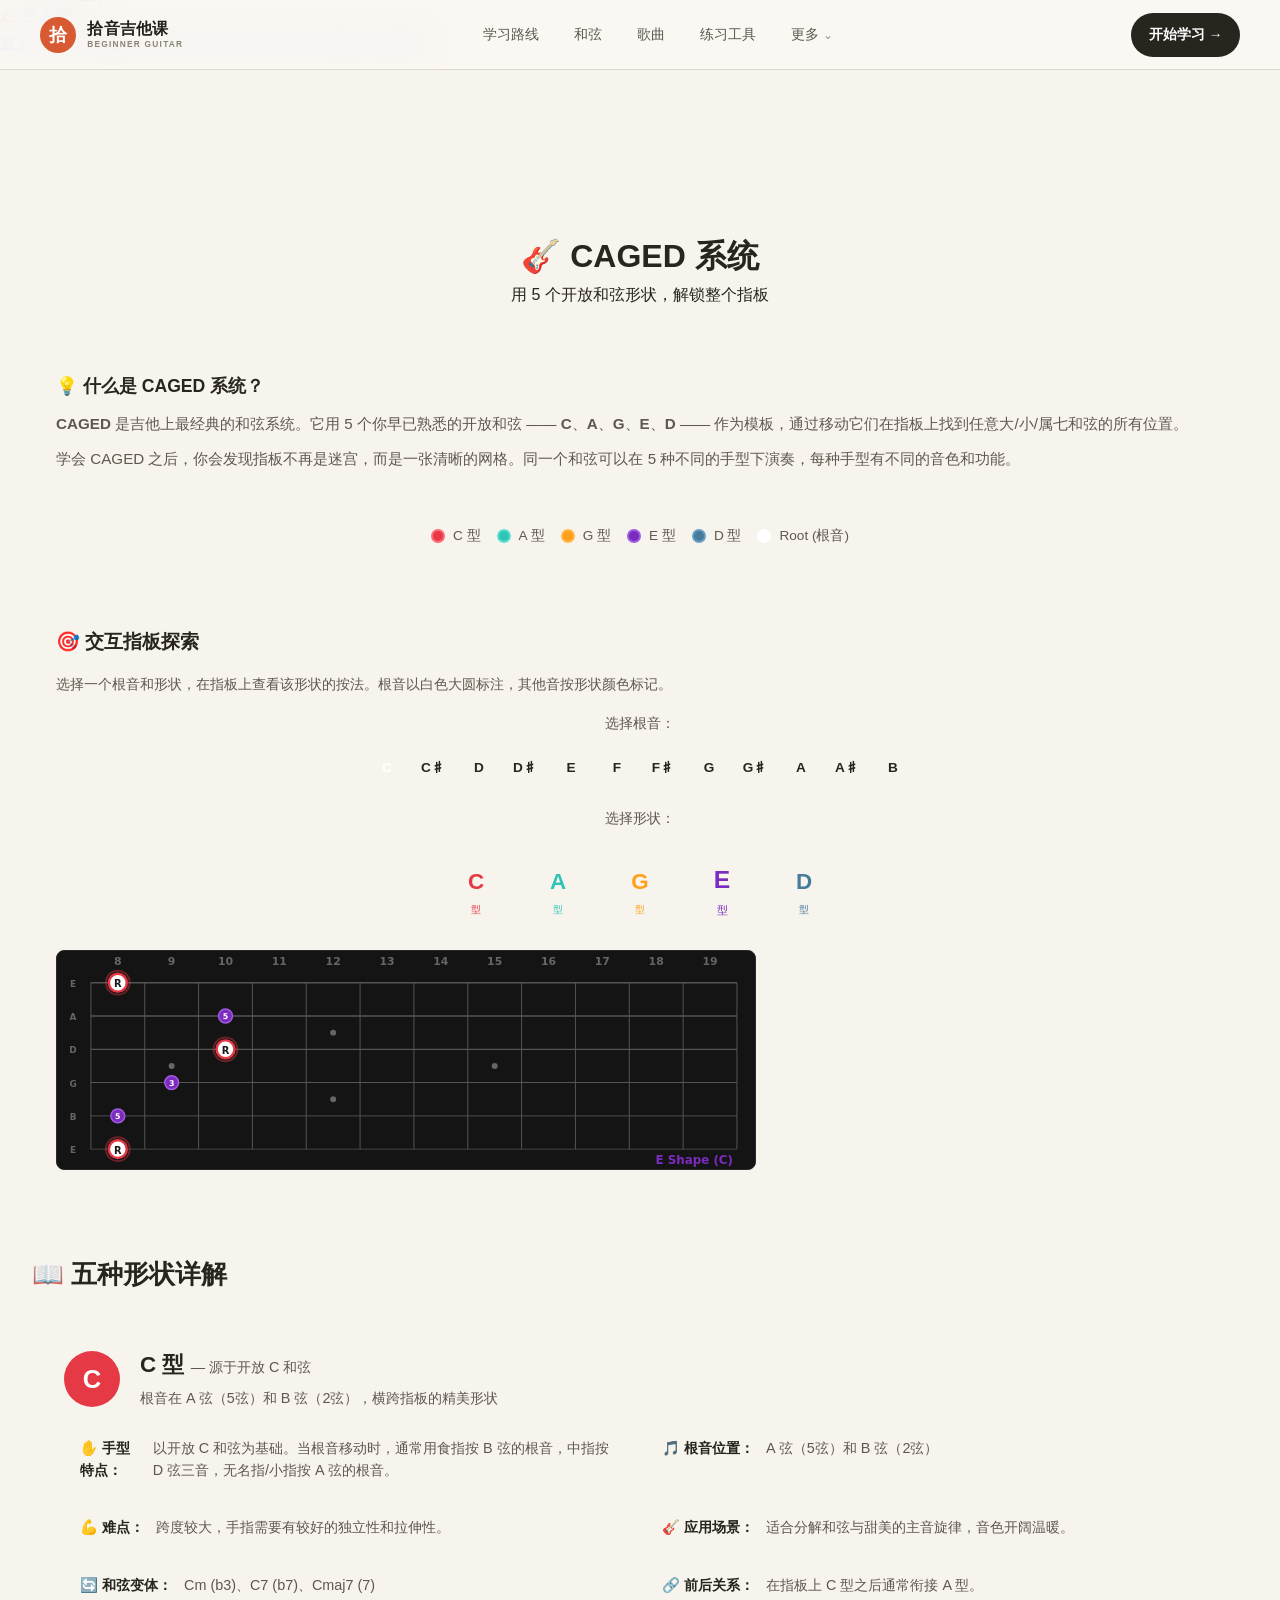
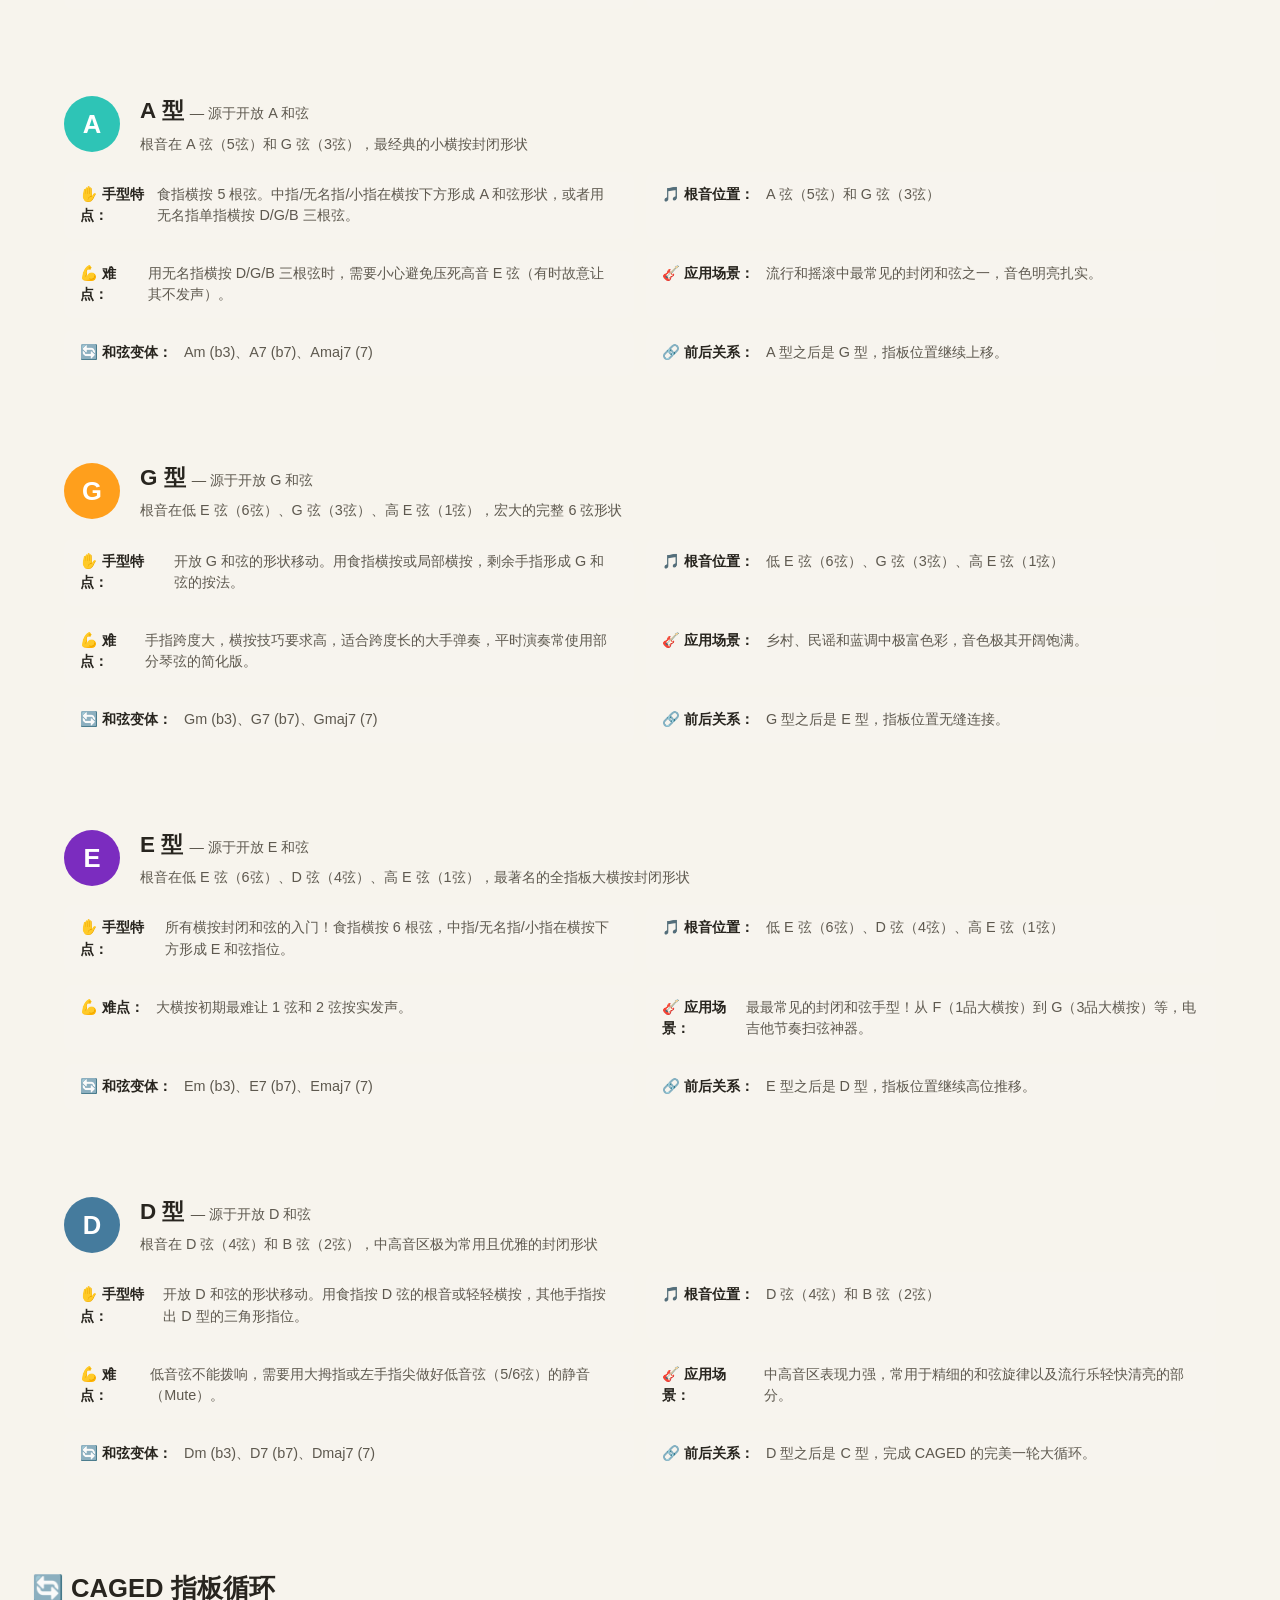
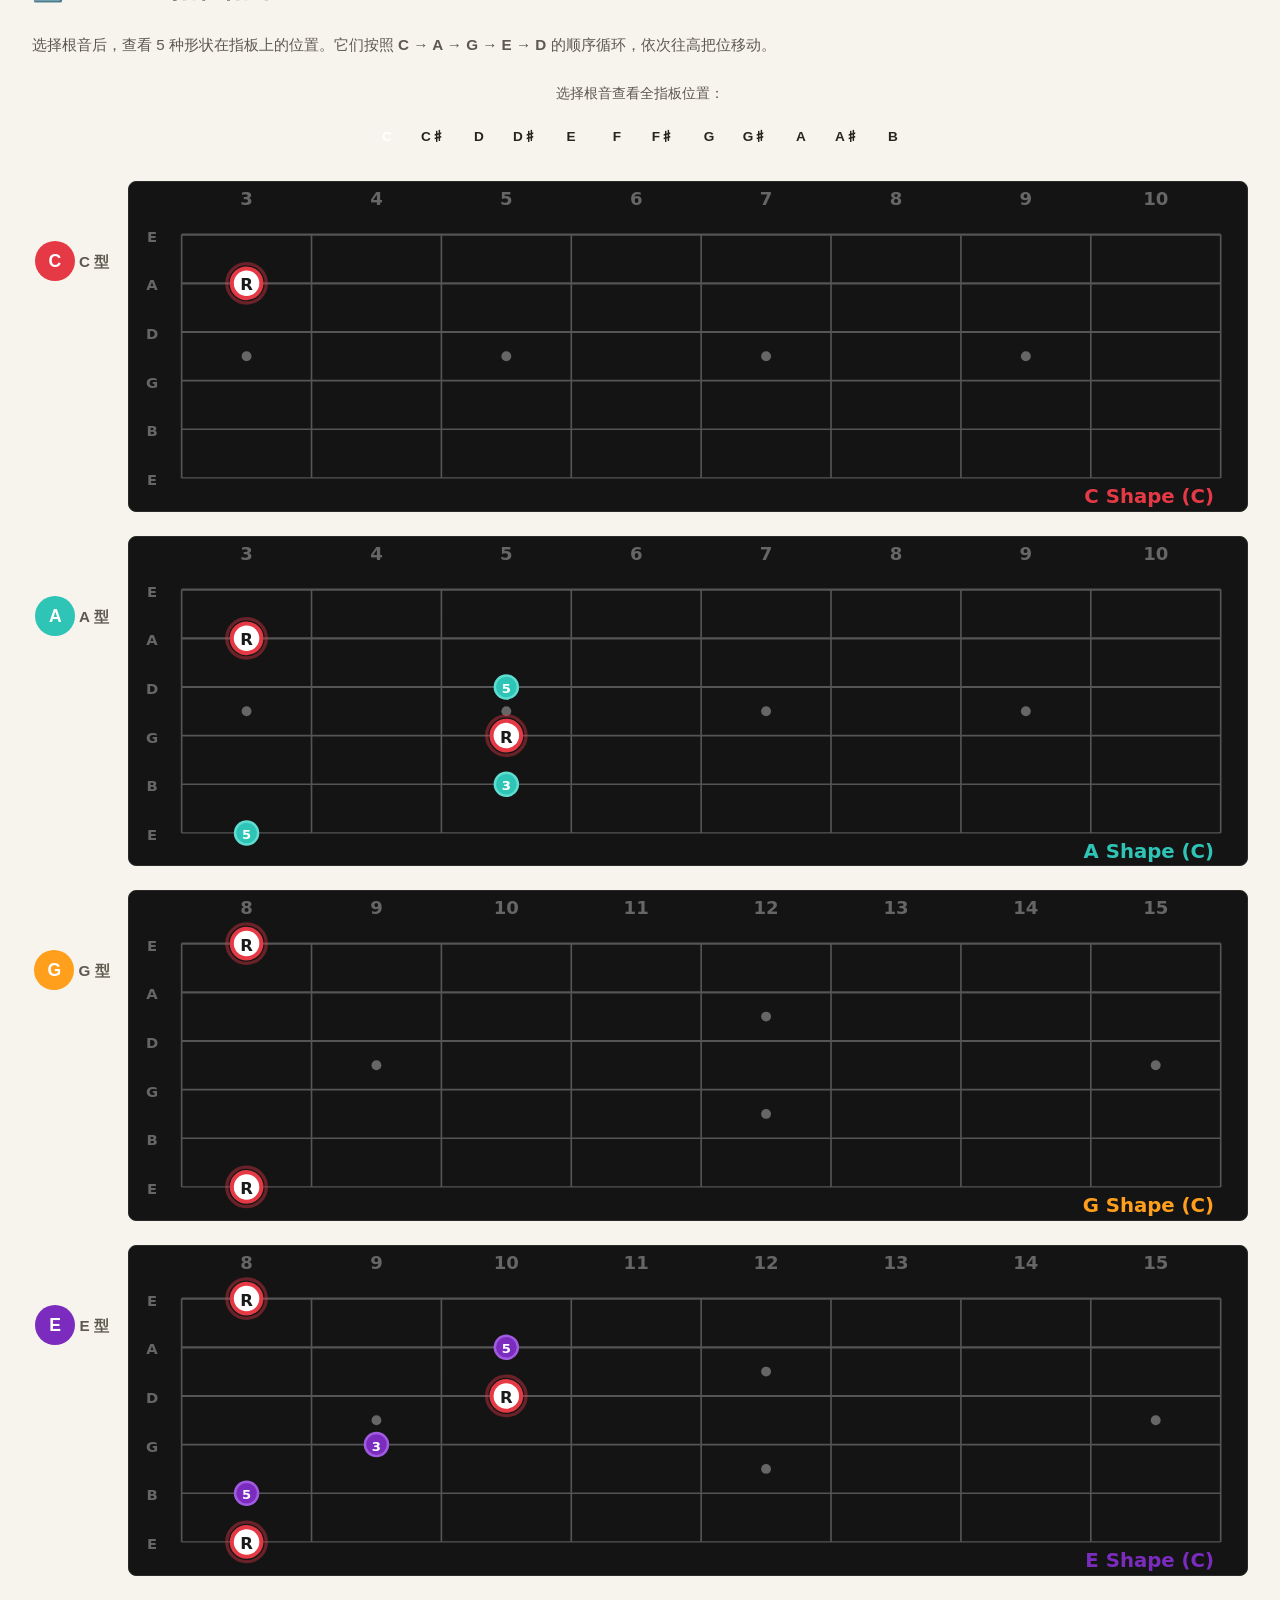
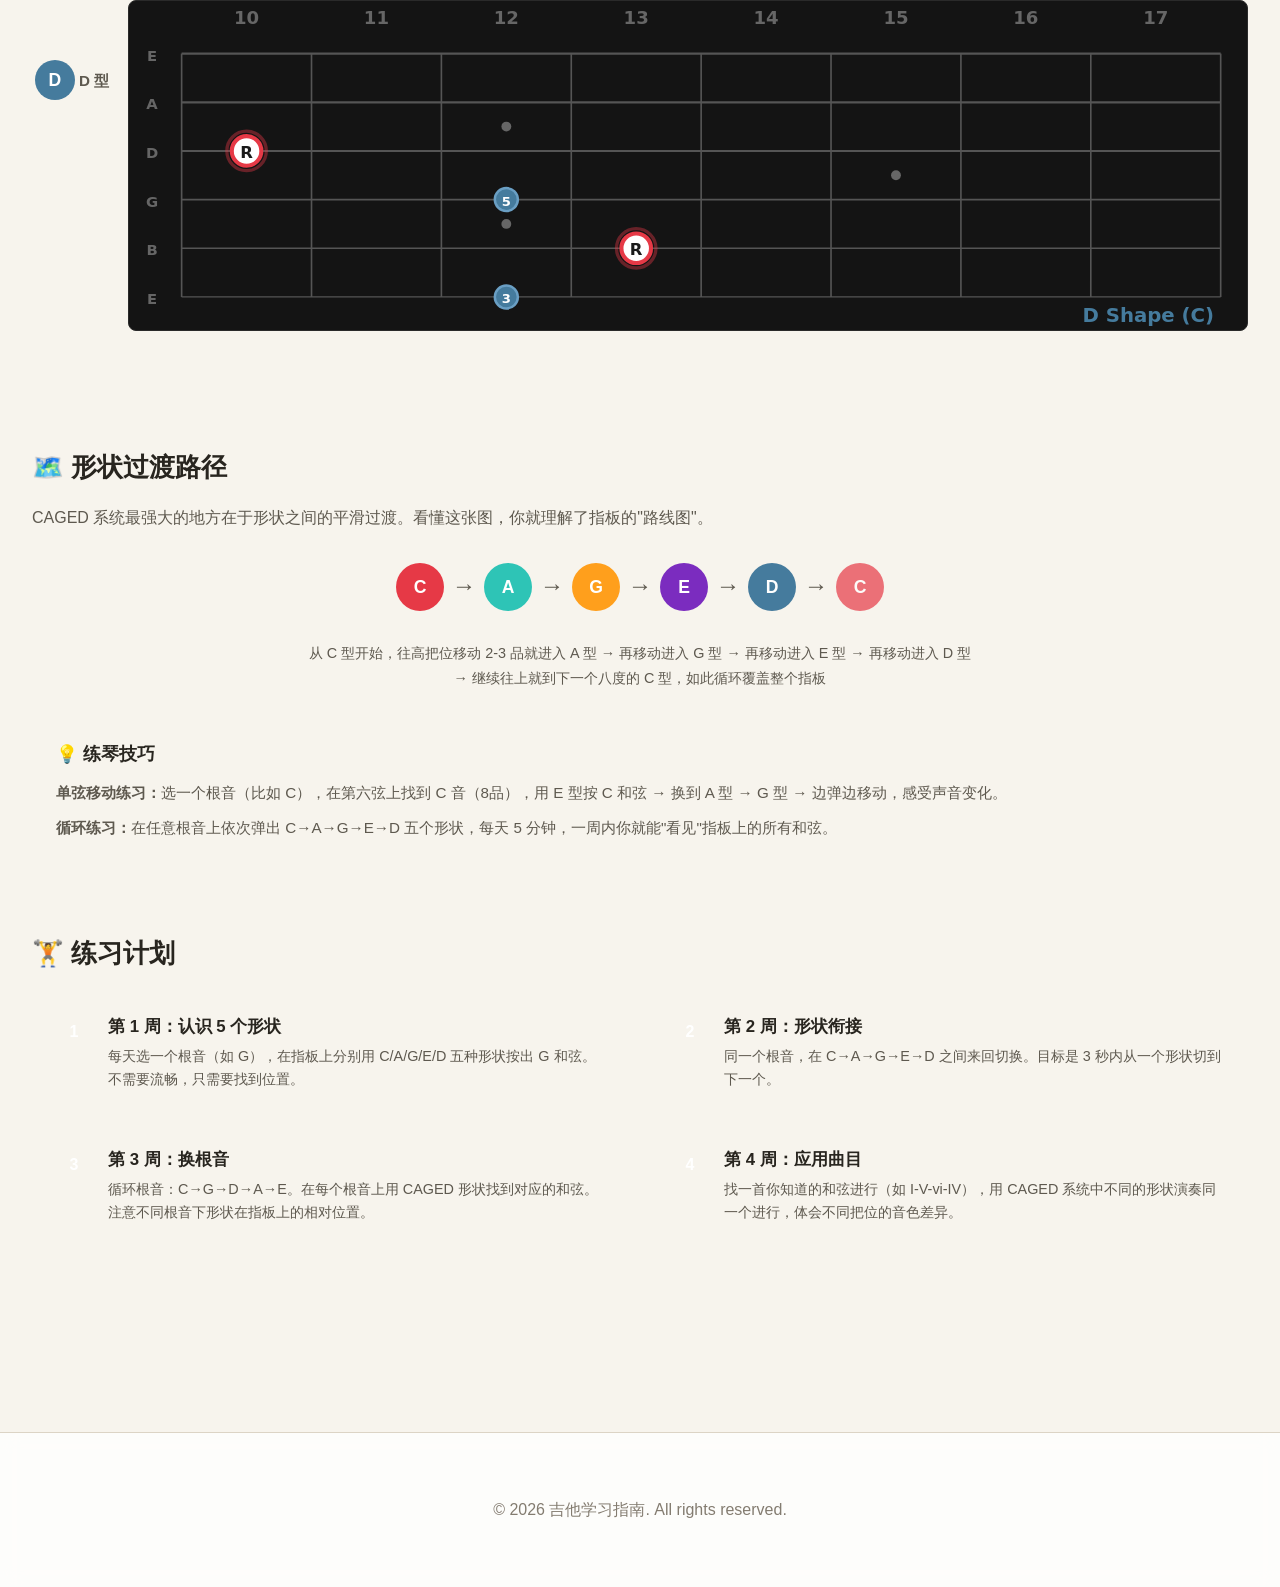
==== commit a1749f9d: "feat: redesign beginner guitar learning experience" ====
--- a/caged.html
+++ b/caged.html
@@ -3,6 +3,7 @@
 <head>
   <meta charset="UTF-8">
   <meta name="viewport" content="width=device-width, initial-scale=1.0">
+  <link rel="icon" href="data:,">
   <title>CAGED 系统 | 学吉他</title>
   <link rel="stylesheet" href="css/style.css">
   <style>
@@ -678,7 +679,7 @@
 
   <!-- ===== Scripts ===== -->
   <script src="js/nav.js?v=6"></script>
-  <script src="js/fretboard-renderer.js"></script>
+  <script src="js/fretboard-renderer.js?v=4"></script>
   <script>
     (function () {
       'use strict';
@@ -827,7 +828,15 @@
       if (window.CAGED_SHAPES) {
         init();
       } else {
-        console.error('Fretboard renderer not loaded');
+        // Fretboard renderer may not be loaded yet; wait for it
+        var checkInterval = setInterval(function() {
+          if (window.CAGED_SHAPES) {
+            clearInterval(checkInterval);
+            init();
+          }
+        }, 100);
+        // Timeout after 3 seconds
+        setTimeout(function() { clearInterval(checkInterval); }, 3000);
       }
 
     })();
--- a/css/style.css
+++ b/css/style.css
@@ -5,19 +5,19 @@
 
 /* ─── CSS Variables ─── */
 :root {
-  /* Core Colors - Deep Dark Base */
-  --bg-primary: #050508;
-  --bg-secondary: #0a0a0f;
-  --bg-tertiary: #101018;
+  /* Core Colors - Deep Base (lightened for glass contrast) */
+  --bg-primary: #0c0c18;
+  --bg-secondary: #12121f;
+  --bg-tertiary: #1a1a28;
   
   /* Premium Glass Effect */
-  --glass-bg: rgba(255, 255, 255, 0.03);
-  --glass-bg-light: rgba(255, 255, 255, 0.06);
-  --glass-bg-hover: rgba(255, 255, 255, 0.1);
-  --glass-border: rgba(255, 255, 255, 0.06);
-  --glass-border-light: rgba(255, 255, 255, 0.12);
-  --glass-shadow: 0 8px 32px rgba(0, 0, 0, 0.4);
-  --glass-shadow-lg: 0 25px 50px rgba(0, 0, 0, 0.5);
+  --glass-bg: rgba(255, 255, 255, 0.06);
+  --glass-bg-light: rgba(255, 255, 255, 0.09);
+  --glass-bg-hover: rgba(255, 255, 255, 0.14);
+  --glass-border: rgba(255, 255, 255, 0.08);
+  --glass-border-light: rgba(255, 255, 255, 0.15);
+  --glass-shadow: 0 8px 32px rgba(0, 0, 0, 0.3);
+  --glass-shadow-lg: 0 25px 50px rgba(0, 0, 0, 0.4);
   
   /* Premium Accent Gradients */
   --accent-primary: #ff7a45;
@@ -81,9 +81,9 @@
   width: 200%;
   height: 200%;
   background: 
-    radial-gradient(ellipse at 20% 30%, rgba(255,122,69,0.12) 0%, transparent 40%),
-    radial-gradient(ellipse at 80% 70%, rgba(255,179,71,0.08) 0%, transparent 40%),
-    radial-gradient(ellipse at 50% 50%, rgba(100,149,237,0.05) 0%, transparent 50%);
+    radial-gradient(ellipse at 20% 30%, rgba(255,122,69,0.20) 0%, transparent 40%),
+    radial-gradient(ellipse at 80% 70%, rgba(255,179,71,0.15) 0%, transparent 40%),
+    radial-gradient(ellipse at 50% 50%, rgba(100,149,237,0.08) 0%, transparent 50%);
   pointer-events: none;
   z-index: -1;
   animation: auroraMove 20s ease-in-out infinite;
@@ -171,17 +171,11 @@
   padding: calc(80px + var(--space-xl)) 0 var(--space-xl);
 }
 
-/* ─── Page Header - Glass Card ─── */
+/* ─── Page Header ─── */
 .page-header {
   text-align: center;
   margin-bottom: 2rem;
-  padding: 2rem 2rem;
-  background: var(--glass-bg);
-  backdrop-filter: blur(16px);
-  -webkit-backdrop-filter: blur(16px);
-  border: 1px solid var(--glass-border);
-  border-radius: var(--radius-xl);
-  box-shadow: var(--glass-shadow);
+  padding: 2rem 2rem 0.5rem;
   max-width: 1600px;
   margin-left: auto;
   margin-right: auto;
@@ -641,7 +635,7 @@
   }
   
   .page-header {
-    padding: var(--space-lg);
+    padding: 1.5rem 1rem 0.25rem;
   }
   
   .chord-grid,
@@ -725,3 +719,176 @@
   background: rgba(255, 122, 69, 0.3);
   color: var(--text-primary);
 }
+
+/* ═══════════════════════════════════════════════════════════════
+   2026 redesign — warm, approachable beginner experience
+   ═══════════════════════════════════════════════════════════════ */
+:root {
+  --bg-primary: #f7f4ed;
+  --bg-secondary: #eee9de;
+  --bg-tertiary: #e5ded0;
+  --glass-bg: rgba(255,255,255,.78);
+  --glass-bg-light: #fff;
+  --glass-bg-hover: #fff;
+  --glass-border: #dcd4c5;
+  --glass-border-light: #bfb4a1;
+  --glass-shadow: 0 12px 35px rgba(51,42,31,.08);
+  --glass-shadow-lg: 0 18px 48px rgba(51,42,31,.13);
+  --accent-primary: #d85a32;
+  --accent-secondary: #9f351e;
+  --accent-tertiary: #f2c8a9;
+  --gradient-primary: linear-gradient(135deg,#e66b41 0%,#c94e2b 100%);
+  --gradient-glow: #f6e1d5;
+  --gradient-frost: linear-gradient(180deg,rgba(255,255,255,.8),transparent);
+  --text-primary: #28251f;
+  --text-secondary: #5e594f;
+  --text-muted: #837c70;
+  --text-accent: #b84225;
+}
+
+body {
+  font-family: 'Noto Sans SC','Inter',sans-serif;
+  background: var(--bg-primary);
+  color: var(--text-primary);
+}
+body::before { display:none; }
+a,button,input,select { font:inherit; }
+a:focus-visible,button:focus-visible,summary:focus-visible { outline:3px solid #e38b6d;outline-offset:3px; }
+
+.main-nav {
+  padding:.8rem 1.5rem;
+  background:rgba(250,248,243,.93);
+  border-bottom:1px solid #ded8cc;
+  backdrop-filter:blur(16px);
+}
+.nav-container { max-width:1200px; }
+.nav-brand {
+  display:flex;align-items:center;gap:.7rem;
+  color:#25221d;background:none;-webkit-text-fill-color:initial;
+  font-size:1rem;line-height:1.1;letter-spacing:.02em;
+}
+.nav-brand small { display:block;color:#8a8276;font-size:.52rem;letter-spacing:.15em;margin-top:.2rem; }
+.brand-mark { display:grid;place-items:center;width:36px;height:36px;border-radius:50%;background:#d85a32;color:#fff;font-family:'DM Serif Display',serif;font-size:1.15rem; }
+.nav-links { gap:.25rem; }
+.nav-link { color:#5c574e;border-radius:999px;padding:.55rem .9rem;font-size:.88rem; }
+.nav-link:hover { color:#28251f;background:#eee9df; }
+.nav-link.active { color:#a83d22;background:#f6ddd1;border-color:transparent; }
+.nav-more { position:relative; }
+.nav-more summary { list-style:none;cursor:pointer; }
+.nav-more summary::-webkit-details-marker { display:none; }
+.nav-more summary::after { content:'⌄';margin-left:.35rem; }
+.nav-menu { display:none;position:absolute;right:0;top:calc(100% + .65rem);min-width:170px;padding:.5rem;background:#fff;border:1px solid #ded8cc;border-radius:14px;box-shadow:var(--glass-shadow-lg); }
+.nav-more[open] .nav-menu { display:grid; }
+.nav-menu .nav-link { white-space:nowrap; }
+.nav-cta { padding:.68rem 1.1rem;border-radius:999px;background:#28251f;color:#fff;text-decoration:none;font-size:.86rem;font-weight:700; }
+.nav-cta:hover { background:#d85a32; }
+
+.glass-card,.stage-card,.tool-card,.method-card,.concept-card { backdrop-filter:none;box-shadow:var(--glass-shadow); }
+.page-title span,.method-title,.tool-title,.text-gradient { background:var(--gradient-primary);background-clip:text;-webkit-background-clip:text; }
+.section-tag { color:#a93f24;background:#f4ded2;border-color:#ead0c3; }
+.btn-primary { color:#fff;box-shadow:0 8px 20px rgba(196,72,39,.18); }
+.filter-tab,.btn { color:var(--text-secondary); }
+.tool-select { color-scheme:light;color:var(--text-primary); }
+
+/* Home */
+.home-page { overflow-x:hidden; }
+.home-page main { padding-top:72px; }
+.home-hero { min-height:700px;display:grid;grid-template-columns:1.05fr .95fr;gap:7rem;align-items:center;max-width:1200px;margin:auto;padding:6.5rem 1.5rem 5rem; }
+.eyebrow { display:inline-flex;align-items:center;gap:.6rem;color:#a64025;font-size:.78rem;font-weight:800;letter-spacing:.13em;text-transform:uppercase; }
+.eyebrow>span { width:24px;height:2px;background:#d85a32; }
+.home-hero h1 { font-family:'DM Serif Display','Noto Sans SC',serif;font-size:clamp(3.5rem,6vw,5.6rem);line-height:1.05;letter-spacing:-.04em;margin:1.25rem 0 1.5rem;font-weight:400; }
+.home-hero h1 em { color:#d85a32;font-style:normal; }
+.home-hero__lead { max-width:570px;font-size:1.08rem;line-height:1.9;color:var(--text-secondary); }
+.home-actions { display:flex;align-items:center;gap:1.6rem;margin:2rem 0; }
+.btn-large { padding:1rem 1.45rem;border-radius:12px;text-decoration:none; }
+.text-link { color:#403b33;text-underline-offset:5px;font-weight:600;font-size:.92rem; }
+.hero-promises { display:flex;gap:1.2rem;list-style:none;color:#766f64;font-size:.82rem; }
+.hero-promises span { color:#c94e2b;margin-right:.25rem; }
+.lesson-preview { position:relative;background:#fffaf1;border:1px solid #ddd3c1;border-radius:28px;padding:1.5rem;box-shadow:0 28px 70px rgba(64,48,30,.15);transform:rotate(1.5deg); }
+.lesson-preview::before { content:'';position:absolute;width:80%;height:75%;left:16%;top:14%;background:#e1b997;filter:blur(60px);opacity:.24;z-index:-1; }
+.preview-top,.preview-footer { display:flex;justify-content:space-between;align-items:center;color:#7c7469;font-size:.78rem; }
+.preview-label { text-transform:uppercase;letter-spacing:.12em;font-weight:800; }
+.preview-count { background:#f0e9dc;padding:.4rem .65rem;border-radius:999px; }
+.chord-visual { min-height:250px;display:flex;align-items:center;justify-content:center;gap:2.2rem;margin:1rem 0; }
+.chord-name { font:7rem/1 'DM Serif Display',serif;color:#d85a32; }
+.mini-fretboard { position:relative;width:150px;height:190px;background:repeating-linear-gradient(to right,transparent 0,transparent 28px,#6f6558 29px,#6f6558 30px),repeating-linear-gradient(to bottom,transparent 0,transparent 45px,#b1a99d 46px,#b1a99d 47px);border-top:5px solid #4d453b; }
+.mini-fretboard i { position:absolute;top:-22px;color:#766e63; }
+.mini-fretboard b { position:absolute;left:calc((var(--x) - 1) * 30px + 9px);top:calc((var(--y) - 1) * 47px + 10px);display:grid;place-items:center;width:23px;height:23px;border-radius:50%;background:#d85a32;color:white;font-size:.7rem; }
+.preview-copy small { color:#a49a8b;text-transform:uppercase;letter-spacing:.12em;font-weight:700; }
+.preview-copy h2 { font-family:'DM Serif Display','Noto Sans SC',serif;font-size:1.7rem;font-weight:400;margin:.35rem 0; }
+.preview-copy p { color:#777065;font-size:.88rem; }
+.progress-line { height:5px;background:#e7dfd2;border-radius:9px;margin:1.25rem 0 .75rem;overflow:hidden; }
+.progress-line span { display:block;width:25%;height:100%;background:#d85a32; }
+.beginner-strip { max-width:1200px;margin:0 auto 2rem;padding:1.5rem 1.8rem;border-top:1px solid #d9d1c4;border-bottom:1px solid #d9d1c4;display:flex;justify-content:space-between;align-items:center; }
+.beginner-strip div { display:flex;gap:1rem;align-items:center; }
+.beginner-strip span { color:#756e63;font-size:.9rem; }
+.beginner-strip a { color:#b84225;font-size:.88rem;font-weight:700;text-decoration:none; }
+.home-section,.resource-section { max-width:1200px;margin:auto;padding:7rem 1.5rem; }
+.home-heading { display:flex;justify-content:space-between;align-items:end;gap:3rem;margin-bottom:3rem; }
+.home-heading h2,.daily-copy h2,.final-cta h2 { font-family:'DM Serif Display','Noto Sans SC',serif;font-weight:400;font-size:clamp(2.4rem,4vw,3.8rem);line-height:1.15;margin-top:1rem;letter-spacing:-.025em; }
+.home-heading>p { max-width:420px;color:var(--text-secondary);line-height:1.8; }
+.journey-grid { display:grid;grid-template-columns:repeat(3,1fr);gap:1.25rem; }
+.journey-card { position:relative;min-height:395px;padding:1.8rem;background:#fdfbf7;border:1px solid #ddd6c9;border-radius:18px;color:inherit;text-decoration:none;transition:.25s ease; }
+.journey-card:hover { transform:translateY(-6px);box-shadow:var(--glass-shadow-lg);border-color:#cbbfad; }
+.journey-number { font:2rem 'DM Serif Display',serif;color:#d2c8b8; }
+.journey-time { position:absolute;right:1.5rem;top:1.7rem;color:#8b8275;font-size:.75rem;background:#eee9df;padding:.35rem .65rem;border-radius:999px; }
+.journey-icon { margin:4rem 0 2rem;font:3.5rem 'DM Serif Display',serif;color:#d85a32; }
+.journey-icon--rhythm { font-size:1.35rem;letter-spacing:.35em;border-bottom:3px solid #d85a32;padding-bottom:.8rem;width:max-content; }
+.journey-card h3 { font-size:1.25rem;margin-bottom:.75rem; }
+.journey-card p { color:#756e64;line-height:1.75;font-size:.9rem; }
+.journey-card b { position:absolute;bottom:1.7rem;left:1.8rem;color:#b84225;font-size:.86rem; }
+.daily-section { max-width:1200px;margin:2rem auto 5rem;background:#24372f;color:#fff;border-radius:28px;padding:5rem;display:grid;grid-template-columns:.9fr 1.1fr;gap:6rem;align-items:center; }
+.eyebrow--light { color:#edb69f; }.eyebrow--light>span{background:#edb69f;}
+.daily-copy p { color:#c8d1ca;line-height:1.8;margin:1.5rem 0 2rem; }
+.btn-light { background:#fff;color:#26372f;border:0;text-decoration:none;border-radius:10px;font-weight:700; }
+.routine-card { background:#f9f6ef;color:#2d2a25;border-radius:20px;padding:1rem; }
+.routine-row { display:grid;grid-template-columns:40px 1fr auto;gap:1rem;align-items:center;padding:1rem;border-bottom:1px solid #ded7ca; }
+.routine-row>span { color:#c84d2c;font:1.2rem 'DM Serif Display',serif; }
+.routine-row strong,.routine-row small { display:block; }.routine-row small { color:#81796e;margin-top:.2rem; }
+.routine-row time { color:#81796e;font-size:.82rem; }
+.routine-total { display:flex;justify-content:space-between;padding:1.2rem 1rem .4rem;color:#70695e; }.routine-total strong{color:#c84d2c;}
+.resource-section { padding-top:3rem; }
+.resource-grid { display:grid;grid-template-columns:1fr 1fr;border-top:1px solid #d7cfc1; }
+.resource-grid a { display:grid;grid-template-columns:55px 1fr auto;gap:1.2rem;align-items:center;padding:1.6rem;border-bottom:1px solid #d7cfc1;color:inherit;text-decoration:none; }
+.resource-grid a:nth-child(odd) { border-right:1px solid #d7cfc1; }
+.resource-grid a>span { display:grid;place-items:center;width:48px;height:48px;border-radius:50%;background:#eee6d9;color:#b84225;font:1.2rem 'DM Serif Display',serif; }
+.resource-grid a:hover { background:#fffaf3; }.resource-grid a:hover>b{transform:translateX(4px);}
+.resource-grid h3 { font-size:1rem;margin-bottom:.2rem; }.resource-grid p{color:#837b6f;font-size:.83rem;}.resource-grid b{transition:.2s;}
+.final-cta { text-align:center;padding:8rem 1.5rem;background:#eee8dc; }
+.final-cta>span { color:#b84225;font-size:.78rem;font-weight:800;letter-spacing:.15em; }
+.final-cta h2 { margin:1rem 0 2rem; }
+.home-footer { display:flex;align-items:center;justify-content:center;gap:1.5rem;margin:0;background:#27251f;color:#ddd6ca;padding:2rem; }
+.home-footer p,.home-footer span { color:#999286;font-size:.8rem; }
+
+@media (max-width: 900px) {
+  .nav-cta { display:none; }
+  .home-hero { grid-template-columns:1fr;gap:3rem;padding-top:4.5rem; }
+  .lesson-preview { max-width:520px;width:100%;margin:auto; }
+  .journey-grid { grid-template-columns:1fr; }
+  .journey-card { min-height:310px; }
+  .daily-section { margin-left:1rem;margin-right:1rem;padding:3rem 2rem;grid-template-columns:1fr;gap:3rem; }
+}
+@media (max-width: 680px) {
+  .main-nav { padding:.65rem .8rem; }
+  .nav-brand>span:last-child { display:none; }
+  .nav-links { max-width:calc(100vw - 64px);gap:0; }
+  .nav-link { padding:.5rem .62rem;font-size:.78rem; }
+  .home-page main { padding-top:62px; }
+  .home-hero { padding:4rem 1.15rem 3rem;min-height:auto; }
+  .home-hero h1 { font-size:3.1rem; }
+  .home-actions { align-items:flex-start;flex-direction:column;gap:1rem; }
+  .hero-promises { flex-wrap:wrap;gap:.6rem 1rem; }
+  .chord-visual { min-height:210px;gap:1rem;transform:scale(.9); }
+  .beginner-strip { margin:0 1rem;display:block;padding:1.2rem 0; }
+  .beginner-strip div { display:block;margin-bottom:.7rem; }.beginner-strip span{display:block;margin-top:.25rem;}
+  .home-section,.resource-section { padding:5rem 1rem; }
+  .home-heading { display:block; }.home-heading>p{margin-top:1rem;}
+  .daily-section { border-radius:18px; }
+  .resource-grid { grid-template-columns:1fr; }
+  .resource-grid a:nth-child(odd) { border-right:0; }
+  .home-footer { flex-wrap:wrap;gap:.6rem 1rem; }
+}
+
+@media (prefers-reduced-motion: reduce) {
+  *,*::before,*::after { scroll-behavior:auto!important;animation:none!important;transition:none!important; }
+}
